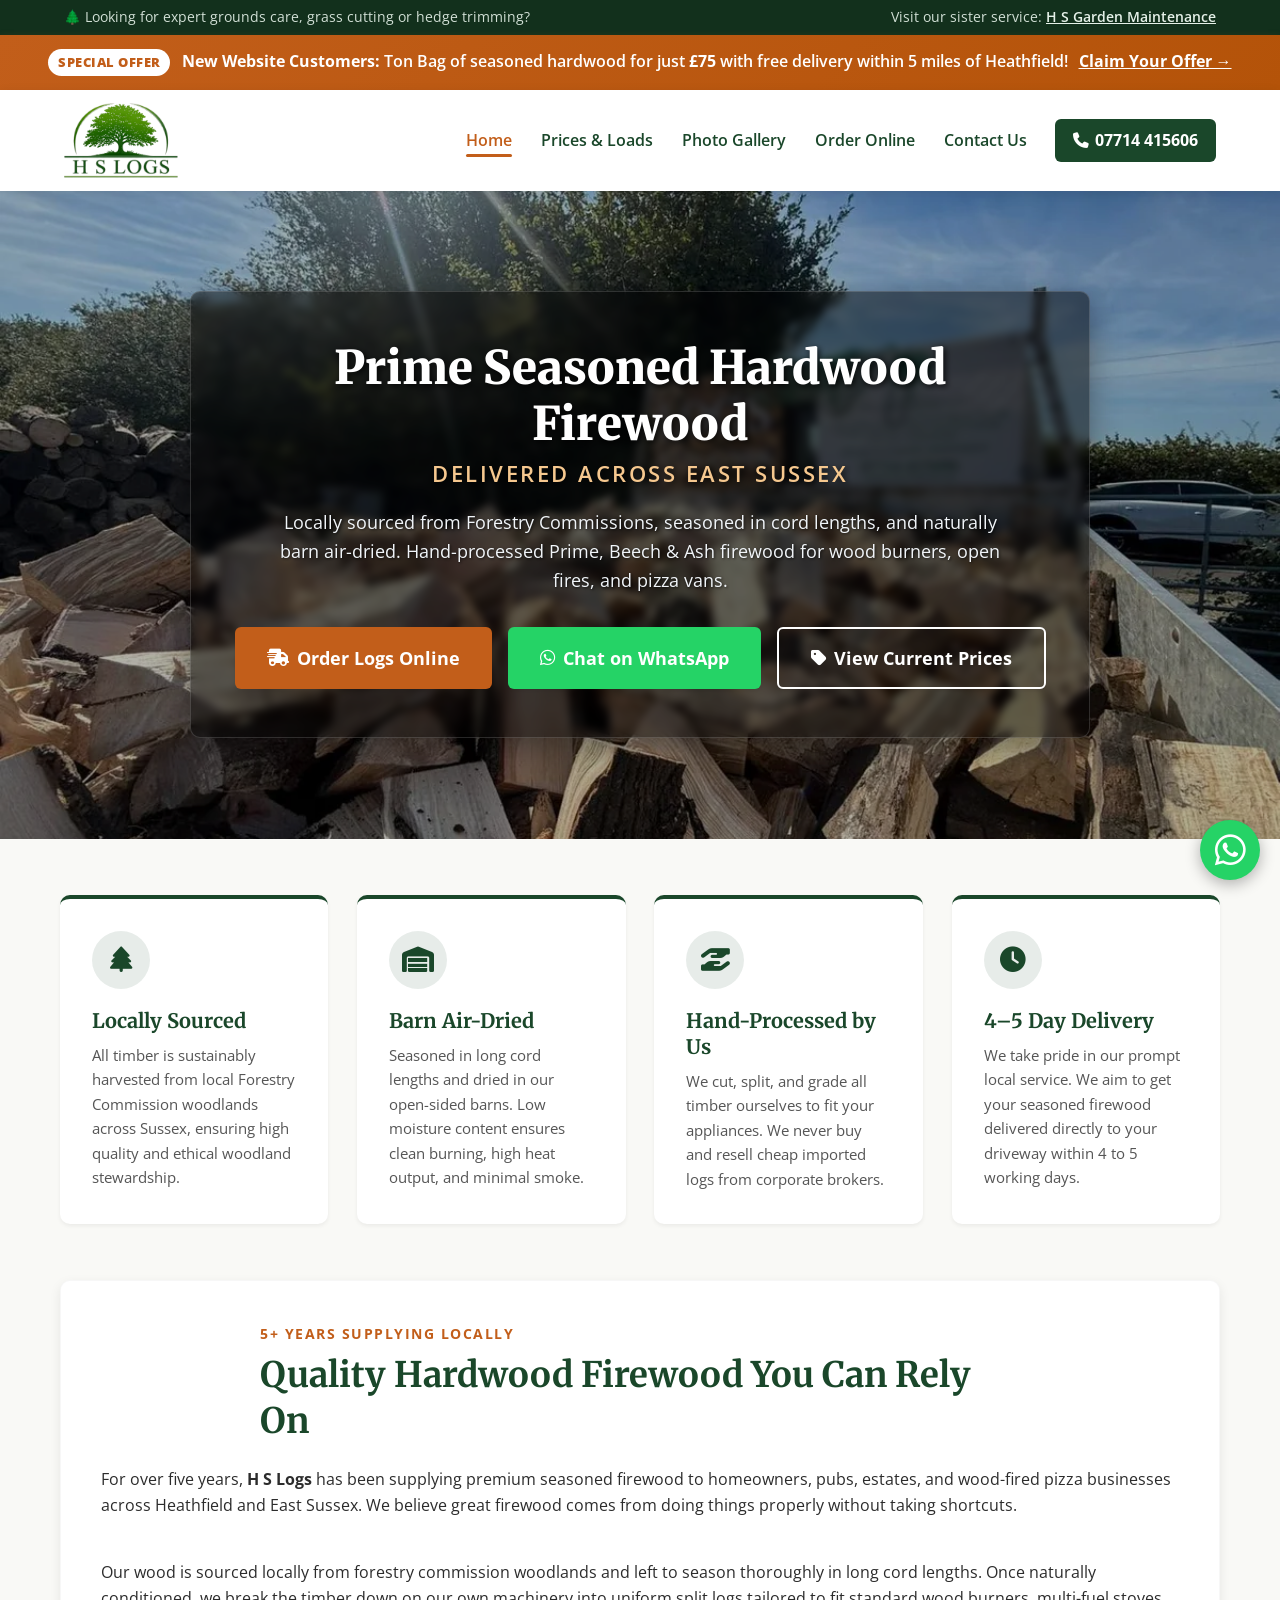
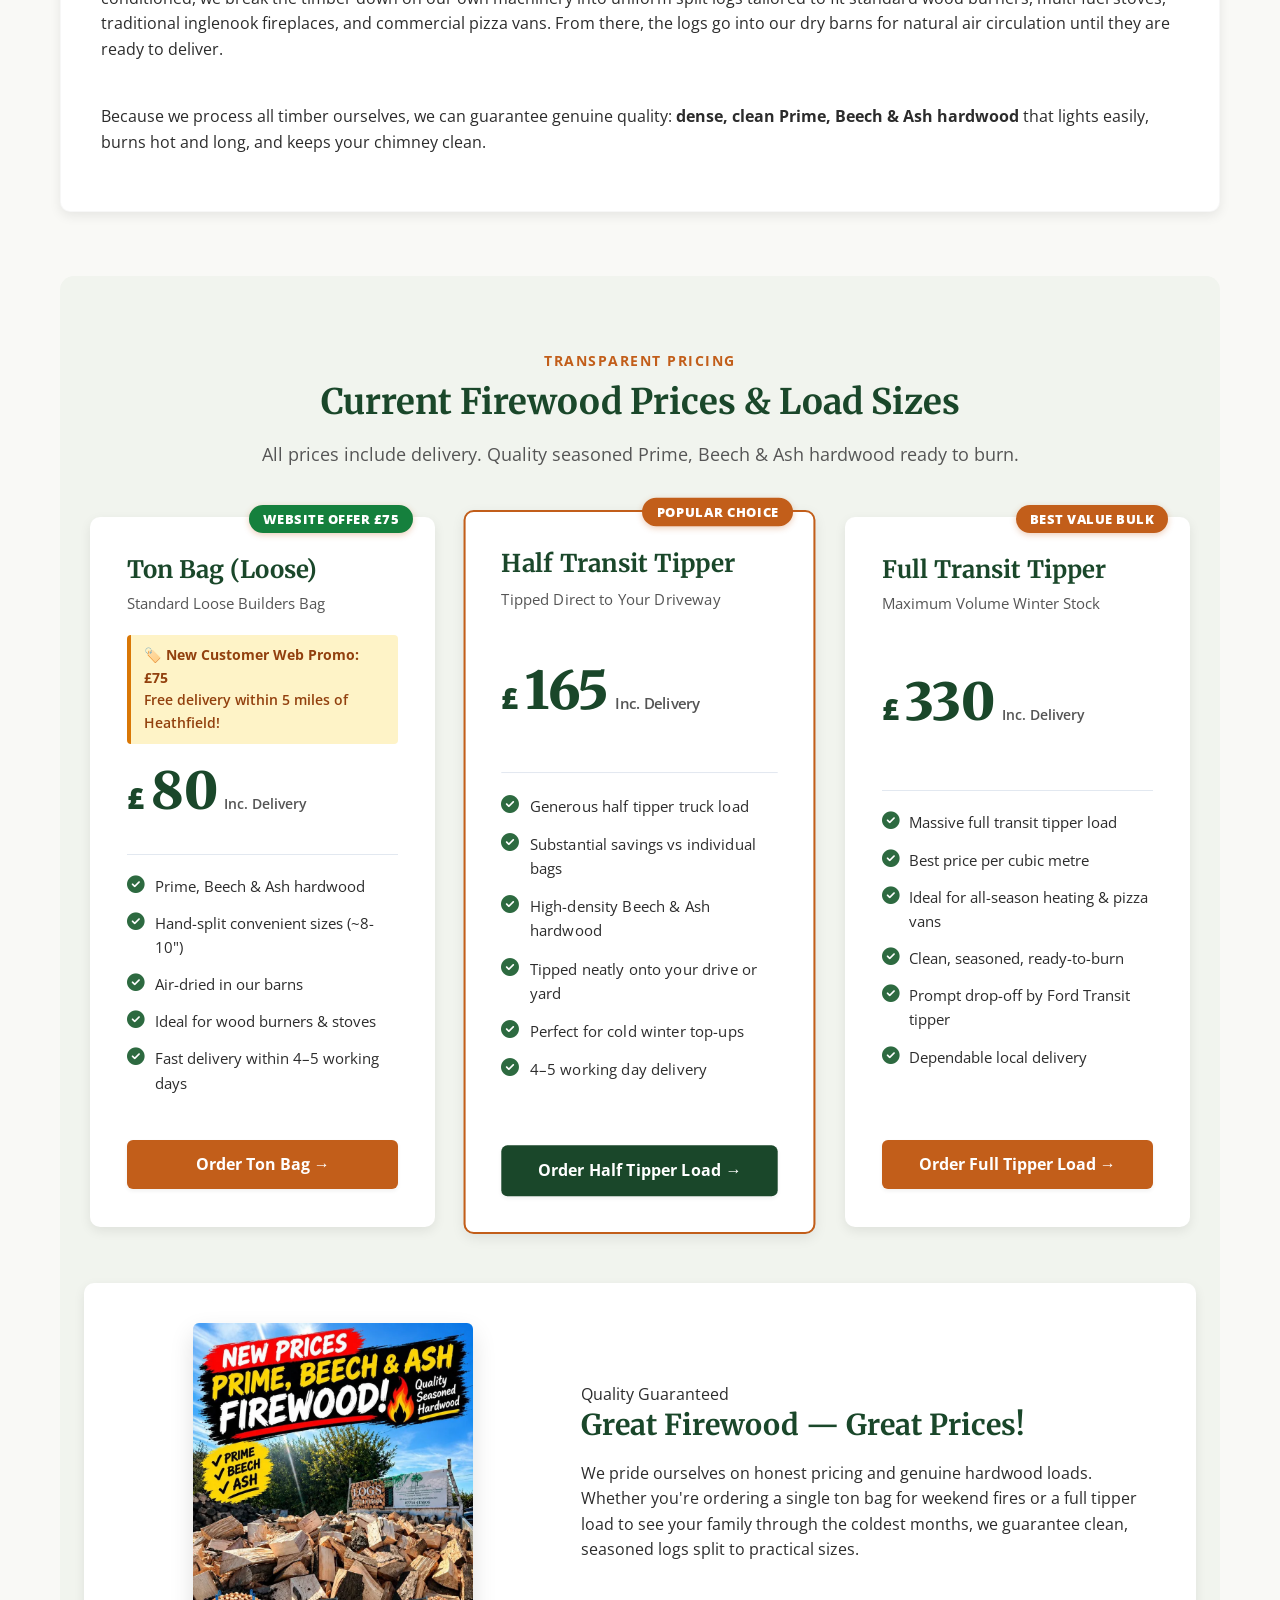
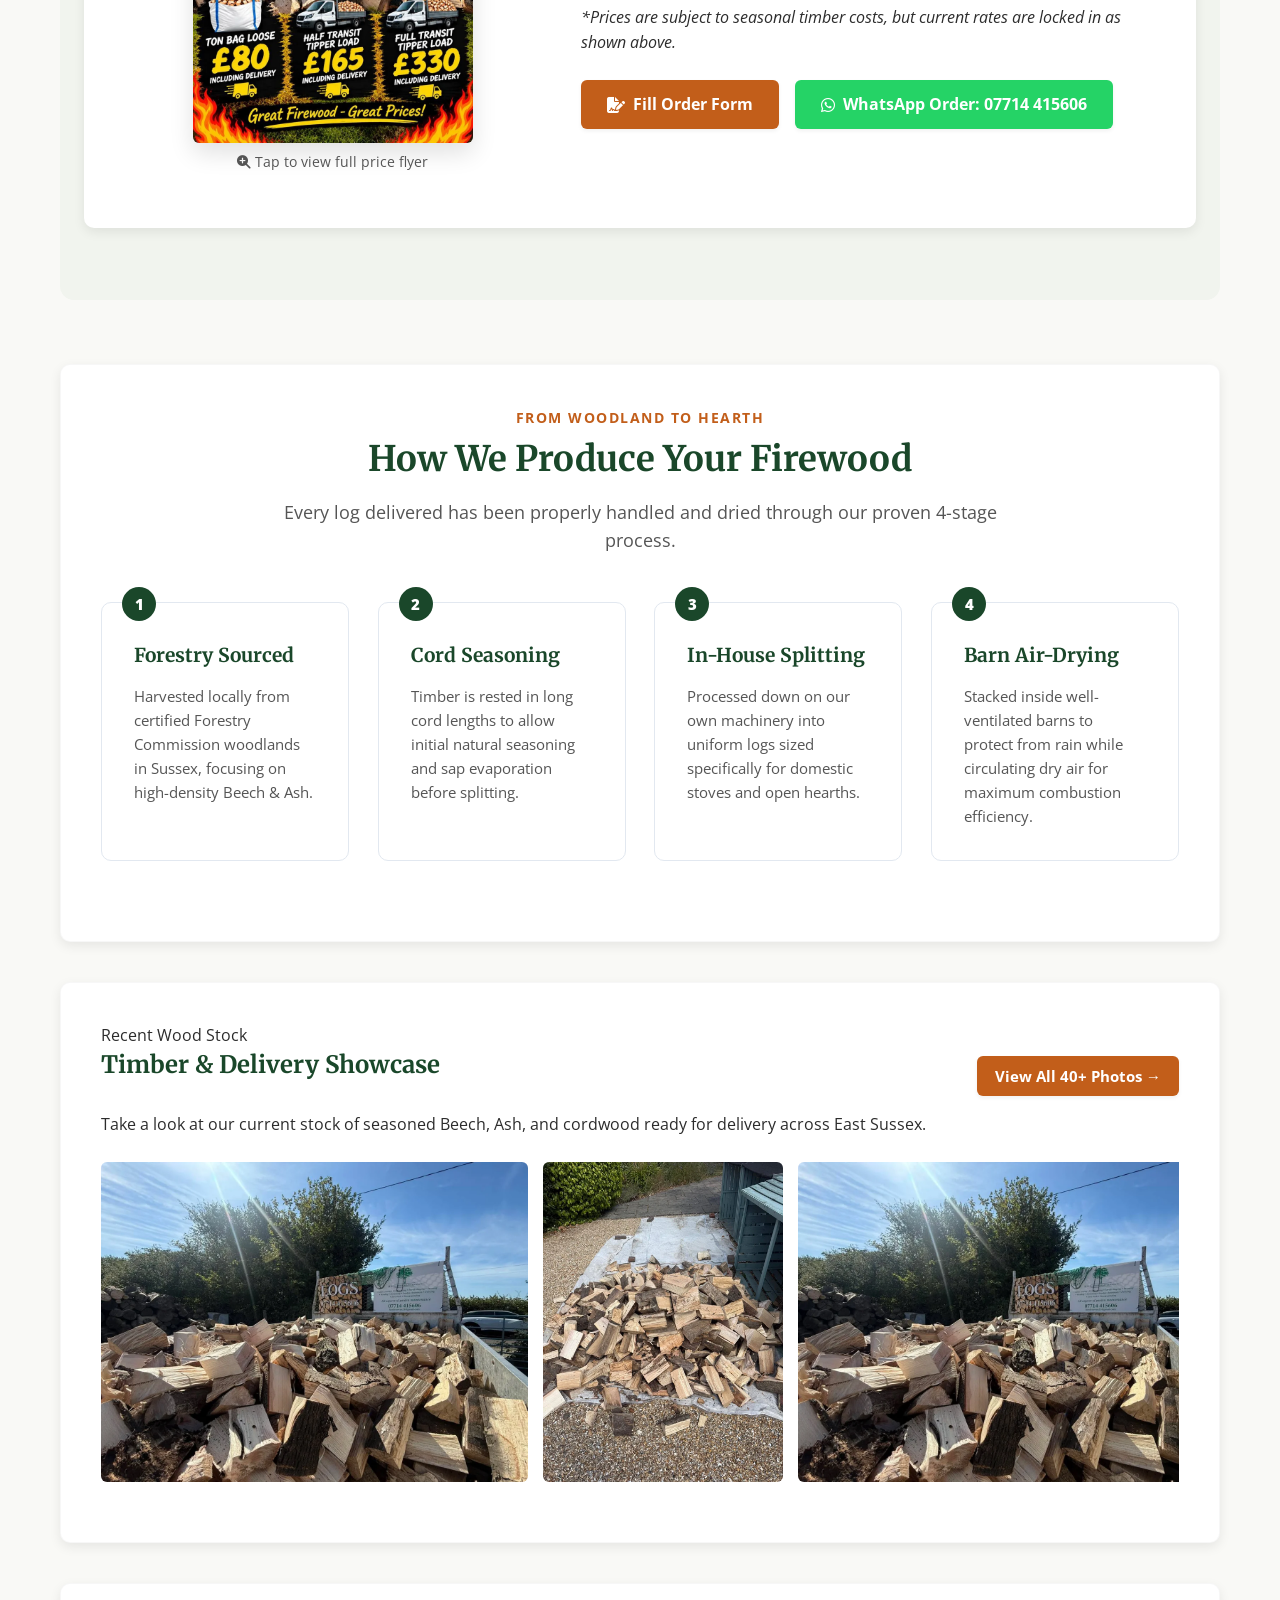
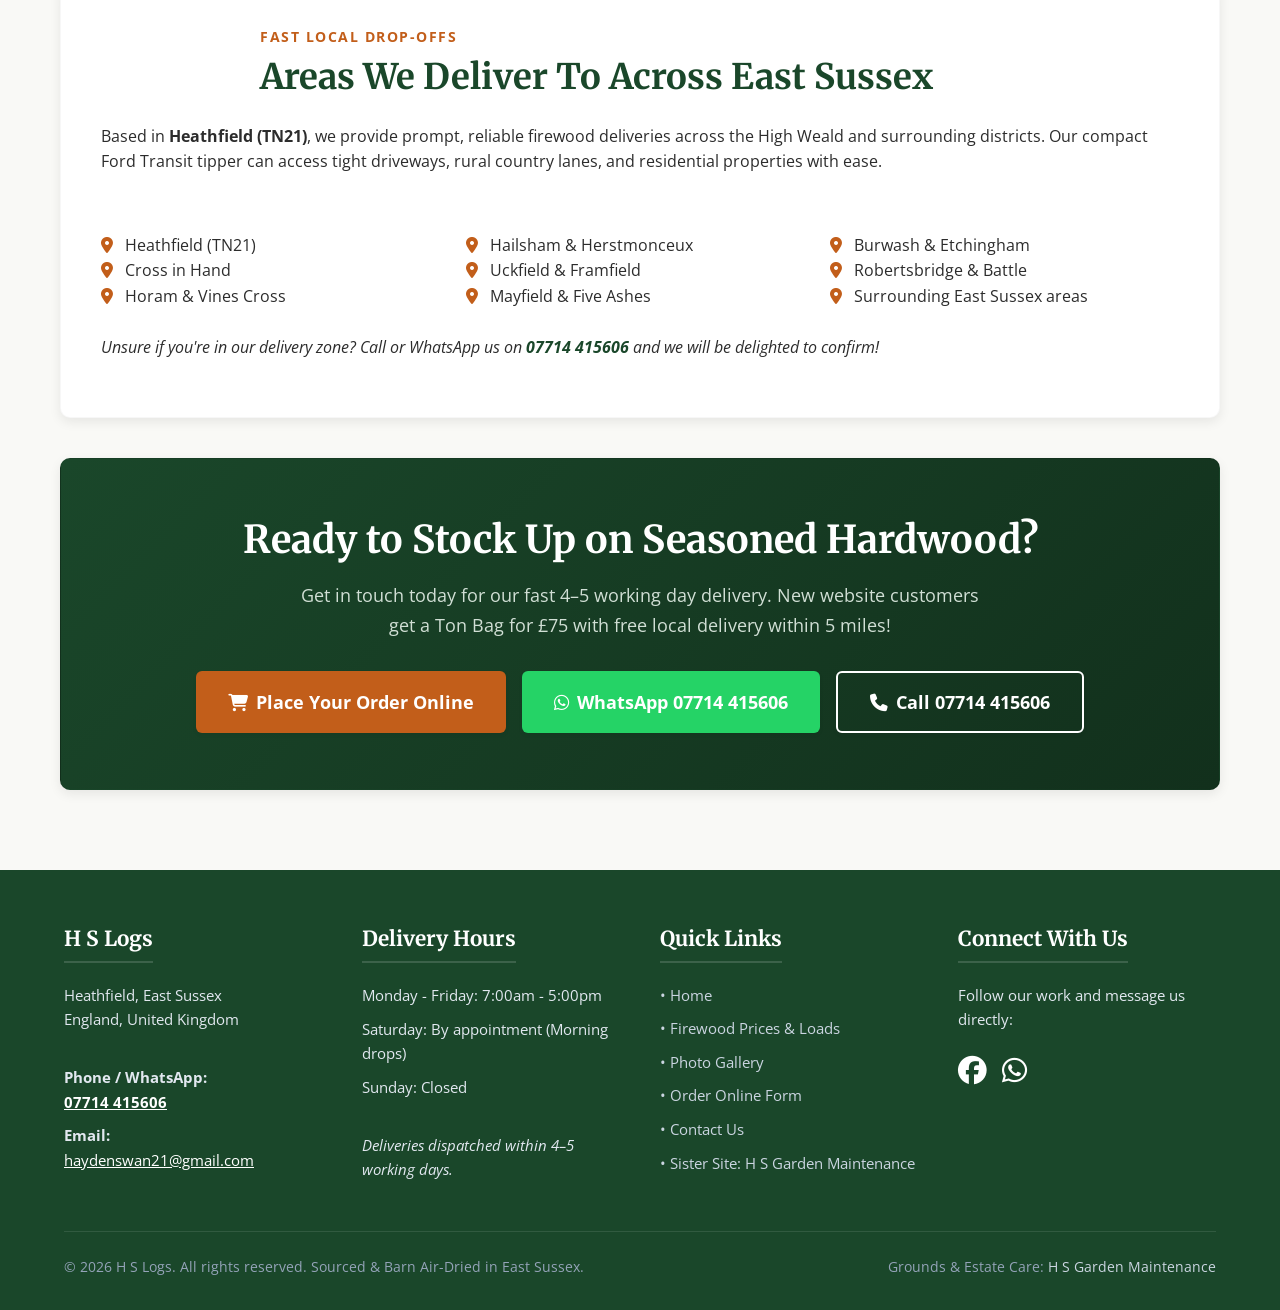
==== index.html @ 4e3b2373 "feat: add video hero background support using vid.mp4" ====
<!DOCTYPE html>
<html lang="en">
<head>
    <meta charset="UTF-8">
    <meta name="viewport" content="width=device-width, initial-scale=1.0">
    
    <title>H S Logs | Seasoned Hardwood Firewood Deliveries Heathfield & East Sussex</title>
    <meta name="description" content="Locally sourced, barn air-dried Prime, Beech & Ash seasoned firewood delivered across Heathfield, Hailsham, Uckfield, and East Sussex. Fast 4-5 day turnaround.">
    <link rel="canonical" href="https://hslogs.co.uk/index.html">

    <!-- Open Graph Tags -->
    <meta property="og:type" content="website">
    <meta property="og:title" content="H S Logs | Premium Seasoned Hardwood Delivered East Sussex">
    <meta property="og:description" content="Local firewood specialist. High-heat Prime, Beech & Ash logs for wood burners, open fires, and pizza vans. Ton bags and transit tipper loads.">
    <meta property="og:url" content="https://hslogs.co.uk/">
    <meta property="og:image" content="https://hslogs.co.uk/images/prices.webp">

    <link rel="icon" type="image/x-icon" href="favicon.ico">
    <link rel="stylesheet" href="style.css">

    <!-- Structured Data (Local Business Schema) -->
    <script type="application/ld+json">
    {
      "@context": "https://schema.org",
      "@type": "LocalBusiness",
      "name": "H S Logs",
      "image": "https://hslogs.co.uk/images/logo.png",
      "@id": "https://hslogs.co.uk",
      "url": "https://hslogs.co.uk",
      "telephone": "07714415606",
      "email": "haydenswan21@gmail.com",
      "priceRange": "££",
      "description": "Locally sourced and barn air-dried seasoned hardwood firewood delivered across Heathfield and East Sussex.",
      "address": {
        "@type": "PostalAddress",
        "addressLocality": "Heathfield",
        "addressRegion": "East Sussex",
        "postalCode": "TN21",
        "addressCountry": "GB"
      },
      "geo": {
        "@type": "GeoCoordinates",
        "latitude": 50.9686,
        "longitude": 0.2524
      },
      "openingHoursSpecification": [
        {
          "@type": "OpeningHoursSpecification",
          "dayOfWeek": ["Monday", "Tuesday", "Wednesday", "Thursday", "Friday"],
          "opens": "07:00",
          "closes": "17:00"
        },
        {
          "@type": "OpeningHoursSpecification",
          "dayOfWeek": ["Saturday"],
          "opens": "08:00",
          "closes": "13:00"
        }
      ],
      "sameAs": [
        "https://www.facebook.com/H-S-Gardening-maintenance-315414229382232"
      ]
    }
    </script>
</head>
<body>

    <!-- Sister Business Top Bar -->
    <div class="sister-bar">
        <span>🌲 Looking for expert grounds care, grass cutting or hedge trimming?</span>
        <span>Visit our sister service: <a href="https://hsgardenmaintenance.co.uk" target="_blank" rel="noopener">H S Garden Maintenance</a></span>
    </div>

    <!-- Special Introductory Offer Banner -->
    <div class="offer-banner">
        <span class="tag">Special Offer</span>
        <strong>New Website Customers:</strong> Ton Bag of seasoned hardwood for just <strong>£75</strong> with free delivery within 5 miles of Heathfield!
        <a href="order.html?package=promo">Claim Your Offer &rarr;</a>
    </div>

    <!-- Main Header -->
    <header>
        <div class="logo-container">
            <a href="index.html" aria-label="H S Logs Home">
                <img src="images/logo.png" alt="H S Logs Logo - Seasoned Firewood Heathfield">
            </a>
        </div>
        <button class="nav-toggle" aria-label="Toggle Navigation Menu">
            <i class="fas fa-bars"></i>
        </button>
        <nav>
            <ul class="nav-links">
                <li><a href="index.html" class="active">Home</a></li>
                <li><a href="#pricing">Prices & Loads</a></li>
                <li><a href="gallery.html">Photo Gallery</a></li>
                <li><a href="order.html">Order Online</a></li>
                <li><a href="contact.html">Contact Us</a></li>
                <li><a href="tel:07714415606" class="nav-cta"><i class="fas fa-phone"></i> 07714 415606</a></li>
            </ul>
        </nav>
    </header>

    <!-- Hero Section -->
    <section class="hero">
        <video autoplay muted loop playsinline poster="images/logs1.webp" id="hero-video">
            <source src="images/vid.mp4" type="video/mp4">
        </video>
        <div class="hero-content">
            <h1>Prime Seasoned Hardwood Firewood <span class="hero-subtext">Delivered Across East Sussex</span></h1>
            <p>Locally sourced from Forestry Commissions, seasoned in cord lengths, and naturally barn air-dried. Hand-processed Prime, Beech &amp; Ash firewood for wood burners, open fires, and pizza vans.</p>
            <div class="hero-actions">
                <a href="order.html" class="btn btn-wood btn-lg"><i class="fas fa-truck-fast"></i> Order Logs Online</a>
                <a href="https://wa.me/447714415606" target="_blank" class="btn btn-whatsapp btn-lg"><i class="fab fa-whatsapp"></i> Chat on WhatsApp</a>
                <a href="#pricing" class="btn btn-outline btn-lg"><i class="fas fa-tag"></i> View Current Prices</a>
            </div>
        </div>
    </section>

    <!-- Main Content Container -->
    <div class="container">
        
        <!-- Key Trust Pillars Grid -->
        <div class="features-grid">
            <div class="feature-card reveal">
                <div class="feature-icon"><i class="fas fa-tree"></i></div>
                <h3>Locally Sourced</h3>
                <p>All timber is sustainably harvested from local Forestry Commission woodlands across Sussex, ensuring high quality and ethical woodland stewardship.</p>
            </div>
            <div class="feature-card reveal">
                <div class="feature-icon"><i class="fas fa-warehouse"></i></div>
                <h3>Barn Air-Dried</h3>
                <p>Seasoned in long cord lengths and dried in our open-sided barns. Low moisture content ensures clean burning, high heat output, and minimal smoke.</p>
            </div>
            <div class="feature-card reveal">
                <div class="feature-icon"><i class="fas fa-hand-holding-hand"></i></div>
                <h3>Hand-Processed by Us</h3>
                <p>We cut, split, and grade all timber ourselves to fit your appliances. We never buy and resell cheap imported logs from corporate brokers.</p>
            </div>
            <div class="feature-card reveal">
                <div class="feature-icon"><i class="fas fa-clock"></i></div>
                <h3>4–5 Day Delivery</h3>
                <p>We take pride in our prompt local service. We aim to get your seasoned firewood delivered directly to your driveway within 4 to 5 working days.</p>
            </div>
        </div>

        <!-- About H S Logs Block -->
        <div class="content-block reveal">
            <div class="section-header" style="margin-bottom: 1.5rem; text-align: left;">
                <span class="sub-badge">5+ Years Supplying Locally</span>
                <h2>Quality Hardwood Firewood You Can Rely On</h2>
            </div>
            <p>For over five years, <strong>H S Logs</strong> has been supplying premium seasoned firewood to homeowners, pubs, estates, and wood-fired pizza businesses across Heathfield and East Sussex. We believe great firewood comes from doing things properly without taking shortcuts.</p>
            <br>
            <p>Our wood is sourced locally from forestry commission woodlands and left to season thoroughly in long cord lengths. Once naturally conditioned, we break the timber down on our own machinery into uniform split logs tailored to fit standard wood burners, multi-fuel stoves, traditional inglenook fireplaces, and commercial pizza vans. From there, the logs go into our dry barns for natural air circulation until they are ready to deliver.</p>
            <br>
            <p>Because we process all timber ourselves, we can guarantee genuine quality: <strong>dense, clean Prime, Beech &amp; Ash hardwood</strong> that lights easily, burns hot and long, and keeps your chimney clean.</p>
        </div>

        <!-- PRICING PACKAGES SECTION -->
        <section id="pricing" class="pricing-section reveal">
            <div class="section-header">
                <span class="sub-badge">Transparent Pricing</span>
                <h2>Current Firewood Prices &amp; Load Sizes</h2>
                <p>All prices include delivery. Quality seasoned Prime, Beech &amp; Ash hardwood ready to burn.</p>
            </div>

            <div class="pricing-grid">
                <!-- Package 1: Ton Bag -->
                <div class="pricing-card">
                    <div class="pricing-header">
                        <span class="pricing-badge discount">Website Offer £75</span>
                        <h3>Ton Bag (Loose)</h3>
                        <p class="pricing-sub">Standard Loose Builders Bag</p>
                    </div>
                    
                    <div class="price-promo-callout">
                        <strong>🏷️ New Customer Web Promo: £75</strong><br>
                        Free delivery within 5 miles of Heathfield!
                    </div>

                    <div class="price-tag">
                        <span class="price-currency">£</span>
                        <span class="price-amount">80</span>
                        <span class="price-condition">Inc. Delivery</span>
                    </div>

                    <ul class="pricing-features">
                        <li><i class="fas fa-check-circle"></i> Prime, Beech &amp; Ash hardwood</li>
                        <li><i class="fas fa-check-circle"></i> Hand-split convenient sizes (~8-10")</li>
                        <li><i class="fas fa-check-circle"></i> Air-dried in our barns</li>
                        <li><i class="fas fa-check-circle"></i> Ideal for wood burners &amp; stoves</li>
                        <li><i class="fas fa-check-circle"></i> Fast delivery within 4–5 working days</li>
                    </ul>

                    <a href="order.html?package=ton" class="btn btn-wood btn-block">Order Ton Bag &rarr;</a>
                </div>

                <!-- Package 2: Half Tipper (Featured) -->
                <div class="pricing-card featured">
                    <span class="pricing-badge">Popular Choice</span>
                    <div class="pricing-header">
                        <h3>Half Transit Tipper</h3>
                        <p class="pricing-sub">Tipped Direct to Your Driveway</p>
                    </div>

                    <div class="price-tag" style="margin-top: 1rem;">
                        <span class="price-currency">£</span>
                        <span class="price-amount">165</span>
                        <span class="price-condition">Inc. Delivery</span>
                    </div>

                    <ul class="pricing-features">
                        <li><i class="fas fa-check-circle"></i> Generous half tipper truck load</li>
                        <li><i class="fas fa-check-circle"></i> Substantial savings vs individual bags</li>
                        <li><i class="fas fa-check-circle"></i> High-density Beech &amp; Ash hardwood</li>
                        <li><i class="fas fa-check-circle"></i> Tipped neatly onto your drive or yard</li>
                        <li><i class="fas fa-check-circle"></i> Perfect for cold winter top-ups</li>
                        <li><i class="fas fa-check-circle"></i> 4–5 working day delivery</li>
                    </ul>

                    <a href="order.html?package=tipper-half" class="btn btn-primary btn-block">Order Half Tipper Load &rarr;</a>
                </div>

                <!-- Package 3: Full Tipper -->
                <div class="pricing-card">
                    <div class="pricing-header">
                        <span class="pricing-badge">Best Value Bulk</span>
                        <h3>Full Transit Tipper</h3>
                        <p class="pricing-sub">Maximum Volume Winter Stock</p>
                    </div>

                    <div class="price-tag" style="margin-top: 1rem;">
                        <span class="price-currency">£</span>
                        <span class="price-amount">330</span>
                        <span class="price-condition">Inc. Delivery</span>
                    </div>

                    <ul class="pricing-features">
                        <li><i class="fas fa-check-circle"></i> Massive full transit tipper load</li>
                        <li><i class="fas fa-check-circle"></i> Best price per cubic metre</li>
                        <li><i class="fas fa-check-circle"></i> Ideal for all-season heating &amp; pizza vans</li>
                        <li><i class="fas fa-check-circle"></i> Clean, seasoned, ready-to-burn</li>
                        <li><i class="fas fa-check-circle"></i> Prompt drop-off by Ford Transit tipper</li>
                        <li><i class="fas fa-check-circle"></i> Dependable local delivery</li>
                    </ul>

                    <a href="order.html?package=tipper-full" class="btn btn-wood btn-block">Order Full Tipper Load &rarr;</a>
                </div>
            </div>

            <!-- Price Flyer Banner Showcase -->
            <div class="flyer-callout reveal">
                <div class="flyer-img-wrap">
                    <img src="images/prices.webp" alt="H S Logs Price Flyer - Prime, Beech & Ash Firewood" data-lightbox="true" title="Click to enlarge price card">
                    <p style="margin-top: 0.5rem; font-size: 0.85rem; color: var(--text-muted);"><i class="fas fa-magnifying-glass-plus"></i> Tap to view full price flyer</p>
                </div>
                <div class="flyer-text">
                    <span class="sub-badge">Quality Guaranteed</span>
                    <h3>Great Firewood — Great Prices!</h3>
                    <p>We pride ourselves on honest pricing and genuine hardwood loads. Whether you're ordering a single ton bag for weekend fires or a full tipper load to see your family through the coldest months, we guarantee clean, seasoned logs split to practical sizes.</p>
                    <br>
                    <p><em>*Prices are subject to seasonal timber costs, but current rates are locked in as shown above.</em></p>
                    <div style="margin-top: 1.5rem; display: flex; gap: 1rem; flex-wrap: wrap;">
                        <a href="order.html" class="btn btn-wood"><i class="fas fa-file-signature"></i> Fill Order Form</a>
                        <a href="https://wa.me/447714415606" target="_blank" class="btn btn-whatsapp"><i class="fab fa-whatsapp"></i> WhatsApp Order: 07714 415606</a>
                    </div>
                </div>
            </div>
        </section>

        <!-- Our Step-by-Step Quality Process -->
        <div class="content-block reveal">
            <div class="section-header">
                <span class="sub-badge">From Woodland to Hearth</span>
                <h2>How We Produce Your Firewood</h2>
                <p>Every log delivered has been properly handled and dried through our proven 4-stage process.</p>
            </div>

            <div class="process-grid">
                <div class="process-step">
                    <div class="step-num">1</div>
                    <h4>Forestry Sourced</h4>
                    <p>Harvested locally from certified Forestry Commission woodlands in Sussex, focusing on high-density Beech &amp; Ash.</p>
                </div>
                <div class="process-step">
                    <div class="step-num">2</div>
                    <h4>Cord Seasoning</h4>
                    <p>Timber is rested in long cord lengths to allow initial natural seasoning and sap evaporation before splitting.</p>
                </div>
                <div class="process-step">
                    <div class="step-num">3</div>
                    <h4>In-House Splitting</h4>
                    <p>Processed down on our own machinery into uniform logs sized specifically for domestic stoves and open hearths.</p>
                </div>
                <div class="process-step">
                    <div class="step-num">4</div>
                    <h4>Barn Air-Drying</h4>
                    <p>Stacked inside well-ventilated barns to protect from rain while circulating dry air for maximum combustion efficiency.</p>
                </div>
            </div>
        </div>

        <!-- Photo Carousel Showcase (Matching original site design) -->
        <div class="content-block reveal">
            <div style="display: flex; justify-content: space-between; align-items: flex-end; flex-wrap: gap; margin-bottom: 1rem;">
                <div>
                    <span class="sub-badge">Recent Wood Stock</span>
                    <h2>Timber &amp; Delivery Showcase</h2>
                </div>
                <div>
                    <a href="gallery.html" class="btn btn-wood" style="padding: 8px 18px; font-size: 0.95rem;">View All 40+ Photos &rarr;</a>
                </div>
            </div>
            <p>Take a look at our current stock of seasoned Beech, Ash, and cordwood ready for delivery across East Sussex.</p>

            <div class="carousel-container">
                <img src="images/logs1.webp" alt="H S Logs Tipper Truck Loaded" class="carousel-img" data-lightbox="true" loading="lazy">
                <img src="images/logs3.webp" alt="Seasoned Split Hardwood Logs" class="carousel-img" data-lightbox="true" loading="lazy">
                <img src="images/logs8.webp" alt="Firewood Cord Lengths Seasoning" class="carousel-img" data-lightbox="true" loading="lazy">
                <img src="images/logs10.webp" alt="Barn Stored Hardwood Logs" class="carousel-img" data-lightbox="true" loading="lazy">
                <img src="images/logs15.webp" alt="Split Beech and Ash Ready for Stoves" class="carousel-img" data-lightbox="true" loading="lazy">
                <img src="images/logs19.webp" alt="Log Deliveries Across Heathfield" class="carousel-img" data-lightbox="true" loading="lazy">
                <img src="images/logs25.webp" alt="Transit Tipper Firewood Load" class="carousel-img" data-lightbox="true" loading="lazy">
                <img src="images/logs33.webp" alt="High Quality Seasoned Logs" class="carousel-img" data-lightbox="true" loading="lazy">
            </div>
        </div>

        <!-- Delivery Areas & Coverage Block -->
        <div class="content-block reveal">
            <div class="section-header" style="text-align: left; margin-bottom: 1.5rem;">
                <span class="sub-badge">Fast Local Drop-Offs</span>
                <h2>Areas We Deliver To Across East Sussex</h2>
            </div>
            <p>Based in <strong>Heathfield (TN21)</strong>, we provide prompt, reliable firewood deliveries across the High Weald and surrounding districts. Our compact Ford Transit tipper can access tight driveways, rural country lanes, and residential properties with ease.</p>
            <br>
            <div style="display: grid; grid-template-columns: repeat(auto-fit, minmax(200px, 1fr)); gap: 1rem; margin-top: 1rem;">
                <ul style="list-style: none;">
                    <li><i class="fas fa-location-dot" style="color: var(--wood-accent); margin-right: 8px;"></i> Heathfield (TN21)</li>
                    <li><i class="fas fa-location-dot" style="color: var(--wood-accent); margin-right: 8px;"></i> Cross in Hand</li>
                    <li><i class="fas fa-location-dot" style="color: var(--wood-accent); margin-right: 8px;"></i> Horam &amp; Vines Cross</li>
                </ul>
                <ul style="list-style: none;">
                    <li><i class="fas fa-location-dot" style="color: var(--wood-accent); margin-right: 8px;"></i> Hailsham &amp; Herstmonceux</li>
                    <li><i class="fas fa-location-dot" style="color: var(--wood-accent); margin-right: 8px;"></i> Uckfield &amp; Framfield</li>
                    <li><i class="fas fa-location-dot" style="color: var(--wood-accent); margin-right: 8px;"></i> Mayfield &amp; Five Ashes</li>
                </ul>
                <ul style="list-style: none;">
                    <li><i class="fas fa-location-dot" style="color: var(--wood-accent); margin-right: 8px;"></i> Burwash &amp; Etchingham</li>
                    <li><i class="fas fa-location-dot" style="color: var(--wood-accent); margin-right: 8px;"></i> Robertsbridge &amp; Battle</li>
                    <li><i class="fas fa-location-dot" style="color: var(--wood-accent); margin-right: 8px;"></i> Surrounding East Sussex areas</li>
                </ul>
            </div>
            <br>
            <p><em>Unsure if you're in our delivery zone? Call or WhatsApp us on <a href="tel:07714415606"><strong>07714 415606</strong></a> and we will be delighted to confirm!</em></p>
        </div>

        <!-- Call to Action Banner -->
        <div class="content-block reveal" style="background: linear-gradient(135deg, #1a472a 0%, #12301c 100%); color: #ffffff; text-align: center; padding: 3.5rem 2rem;">
            <h2 style="color: #ffffff; font-size: 2.4rem;">Ready to Stock Up on Seasoned Hardwood?</h2>
            <p style="color: #d1dfd5; max-width: 700px; margin: 1rem auto 2rem; font-size: 1.15rem;">Get in touch today for our fast 4–5 working day delivery. New website customers get a Ton Bag for £75 with free local delivery within 5 miles!</p>
            <div style="display: flex; gap: 1rem; justify-content: center; flex-wrap: wrap;">
                <a href="order.html" class="btn btn-wood btn-lg"><i class="fas fa-shopping-cart"></i> Place Your Order Online</a>
                <a href="https://wa.me/447714415606" target="_blank" class="btn btn-whatsapp btn-lg"><i class="fab fa-whatsapp"></i> WhatsApp 07714 415606</a>
                <a href="tel:07714415606" class="btn btn-outline btn-lg"><i class="fas fa-phone"></i> Call 07714 415606</a>
            </div>
        </div>

    </div>

    <!-- Lightbox Modal Component -->
    <div id="lightbox-modal" class="lightbox-modal" role="dialog" aria-modal="true" aria-label="Image Preview">
        <button class="lightbox-close" aria-label="Close Lightbox">&times;</button>
        <button class="lightbox-nav lightbox-prev" aria-label="Previous Image"><i class="fas fa-chevron-left"></i></button>
        <img id="lightbox-img" class="lightbox-content" src="" alt="Enlarged Firewood Image">
        <button class="lightbox-nav lightbox-next" aria-label="Next Image"><i class="fas fa-chevron-right"></i></button>
    </div>

    <!-- Floating WhatsApp Button -->
    <a href="https://wa.me/447714415606" class="floating-whatsapp" target="_blank" rel="noopener" aria-label="Chat with H S Logs on WhatsApp">
        <i class="fab fa-whatsapp"></i>
    </a>

    <!-- Footer -->
    <footer>
        <div class="footer-content">
            <div>
                <h3>H S Logs</h3>
                <p>Heathfield, East Sussex<br>England, United Kingdom</p>
                <p><br><strong>Phone / WhatsApp:</strong><br><a href="tel:07714415606" style="color: #ffffff; text-decoration: underline; font-weight: bold;">07714 415606</a></p>
                <p><strong>Email:</strong><br><a href="mailto:haydenswan21@gmail.com" style="color: #ffffff; text-decoration: underline;">haydenswan21@gmail.com</a></p>
            </div>
            <div>
                <h3>Delivery Hours</h3>
                <p>Monday - Friday: 7:00am - 5:00pm</p>
                <p>Saturday: By appointment (Morning drops)</p>
                <p>Sunday: Closed</p>
                <p><br><em>Deliveries dispatched within 4–5 working days.</em></p>
            </div>
            <div>
                <h3>Quick Links</h3>
                <ul class="footer-links">
                    <li><a href="index.html">&bull; Home</a></li>
                    <li><a href="#pricing">&bull; Firewood Prices &amp; Loads</a></li>
                    <li><a href="gallery.html">&bull; Photo Gallery</a></li>
                    <li><a href="order.html">&bull; Order Online Form</a></li>
                    <li><a href="contact.html">&bull; Contact Us</a></li>
                    <li><a href="https://hsgardenmaintenance.co.uk" target="_blank" rel="noopener">&bull; Sister Site: H S Garden Maintenance</a></li>
                </ul>
            </div>
            <div>
                <h3>Connect With Us</h3>
                <p>Follow our work and message us directly:</p>
                <div class="social-links">
                    <a href="https://www.facebook.com/H-S-Gardening-maintenance-315414229382232" target="_blank" rel="noopener" aria-label="H S Logs on Facebook"><i class="fab fa-facebook"></i></a>
                    <a href="https://wa.me/447714415606" target="_blank" rel="noopener" aria-label="Chat on WhatsApp"><i class="fab fa-whatsapp"></i></a>
                </div>
            </div>
        </div>
        <div class="footer-bottom">
            <span>&copy; 2026 H S Logs. All rights reserved. Sourced &amp; Barn Air-Dried in East Sussex.</span>
            <span>Grounds &amp; Estate Care: <a href="https://hsgardenmaintenance.co.uk" target="_blank" rel="noopener">H S Garden Maintenance</a></span>
        </div>
    </footer>

    <script src="script.js"></script>
</body>
</html>
---- style.css ----
/* style.css — H S Logs */
@import url('https://fonts.googleapis.com/css2?family=Open+Sans:ital,wght@0,300;0,400;0,600;0,700;1,400&family=Merriweather:wght@400;700;900&display=swap');
@import url('https://cdnjs.cloudflare.com/ajax/libs/font-awesome/6.5.1/css/all.min.css');

:root {
    --primary-green: #1a472a;
    --light-green: #2d6a40;
    --accent: #8b9d77;
    --wood-accent: #c25e1a;
    --wood-warm: #d97706;
    --wood-dark: #7c2d12;
    --text-dark: #2c2c2c;
    --text-muted: #555555;
    --bg-light: #f9f9f6;
    --bg-card: #ffffff;
    --border-color: #e2e8f0;
    --shadow-sm: 0 2px 4px rgba(0,0,0,0.06);
    --shadow-md: 0 4px 12px rgba(0,0,0,0.08);
    --shadow-lg: 0 10px 25px rgba(0,0,0,0.12);
    --radius-sm: 6px;
    --radius-md: 10px;
    --radius-lg: 14px;
}

* { 
    box-sizing: border-box; 
    margin: 0; 
    padding: 0; 
}

body {
    font-family: 'Open Sans', sans-serif;
    color: var(--text-dark);
    background-color: var(--bg-light);
    line-height: 1.6;
    overflow-x: hidden;
}

h1, h2, h3, h4 {
    font-family: 'Merriweather', serif;
    color: var(--primary-green);
    margin-bottom: 1rem;
    line-height: 1.3;
}

p {
    margin-bottom: 1rem;
}

a {
    color: var(--primary-green);
    text-decoration: none;
    transition: all 0.25s ease;
}

a:hover {
    color: var(--wood-accent);
}

img {
    max-width: 100%;
    height: auto;
    display: block;
}

/* ==================== HEADER & NAVIGATION ==================== */
header {
    background: #ffffff;
    padding: 0.8rem 5%;
    box-shadow: 0 2px 10px rgba(0,0,0,0.08);
    position: sticky;
    top: 0;
    z-index: 1000;
    display: flex;
    justify-content: space-between;
    align-items: center;
}

.logo-container a {
    display: flex;
    align-items: center;
    text-decoration: none;
}

.logo-container img {
    max-height: 75px;
    width: auto;
    object-fit: contain;
}

.nav-links {
    list-style: none;
    display: flex;
    align-items: center;
    gap: 1.8rem;
}

.nav-links a {
    text-decoration: none;
    color: var(--primary-green);
    font-weight: 600;
    font-size: 0.98rem;
    position: relative;
    padding: 0.3rem 0;
}

.nav-links a:hover,
.nav-links a.active {
    color: var(--wood-accent);
}

.nav-links a.active::after {
    content: '';
    position: absolute;
    bottom: -2px;
    left: 0;
    width: 100%;
    height: 3px;
    background: var(--wood-accent);
    border-radius: 2px;
}

.nav-cta {
    background: var(--primary-green);
    color: #ffffff !important;
    padding: 0.55rem 1.1rem !important;
    border-radius: var(--radius-sm);
    font-weight: 700 !important;
    display: inline-flex;
    align-items: center;
    gap: 0.4rem;
    transition: background 0.25s ease, transform 0.2s ease !important;
}

.nav-cta:hover {
    background: var(--wood-accent) !important;
    transform: translateY(-1px);
    color: #ffffff !important;
}

.nav-toggle {
    display: none;
    background: none;
    border: none;
    font-size: 1.6rem;
    color: var(--primary-green);
    cursor: pointer;
    padding: 0.4rem;
}

/* Sister Site Banner Bar */
.sister-bar {
    background: #12301c;
    color: #d1dfd5;
    font-size: 0.85rem;
    padding: 0.4rem 5%;
    display: flex;
    justify-content: space-between;
    align-items: center;
    flex-wrap: wrap;
    gap: 0.5rem;
}

.sister-bar a {
    color: #e5f0e8;
    text-decoration: underline;
    font-weight: 600;
}

.sister-bar a:hover {
    color: #ffffff;
}

/* ==================== SPECIAL OFFER BANNER ==================== */
.offer-banner {
    background: linear-gradient(135deg, #c25e1a 0%, #b45309 100%);
    color: #ffffff;
    padding: 0.9rem 1.5rem;
    text-align: center;
    font-weight: 600;
    box-shadow: 0 3px 8px rgba(194, 94, 26, 0.25);
    position: relative;
    z-index: 10;
}

.offer-banner .tag {
    background: #ffffff;
    color: var(--wood-accent);
    padding: 0.2rem 0.6rem;
    border-radius: 20px;
    font-size: 0.8rem;
    font-weight: 800;
    text-transform: uppercase;
    letter-spacing: 0.5px;
    margin-right: 0.5rem;
    display: inline-block;
}

.offer-banner a {
    color: #ffffff;
    text-decoration: underline;
    font-weight: 700;
    margin-left: 0.4rem;
}

/* ==================== HERO SECTION ==================== */
.hero {
    min-height: 72vh;
    position: relative;
    display: flex;
    align-items: center;
    justify-content: center;
    text-align: center;
    color: #ffffff;
    padding: 4rem 1.5rem;
    overflow: hidden;
    background: linear-gradient(rgba(18, 48, 28, 0.75), rgba(18, 48, 28, 0.78)), 
                url('images/logs1.webp') center/cover no-repeat;
}

#hero-video {
    position: absolute;
    top: 50%;
    left: 50%;
    width: 100%;
    height: 100%;
    object-fit: cover;
    transform: translate(-50%, -50%);
    z-index: 0;
    filter: brightness(0.7);
}

.hero-content {
    position: relative;
    z-index: 2;
    max-width: 900px;
    background: rgba(0, 0, 0, 0.45);
    padding: 3rem 2.5rem;
    border-radius: var(--radius-md);
    backdrop-filter: blur(4px);
    border: 1px solid rgba(255, 255, 255, 0.15);
    box-shadow: 0 10px 30px rgba(0, 0, 0, 0.35);
}

.hero h1 {
    color: #ffffff !important;
    font-size: 2.9rem;
    font-weight: 900;
    line-height: 1.2;
    margin-bottom: 0.8rem;
    text-shadow: 2px 2px 6px rgba(0, 0, 0, 0.8);
}

.hero-subtext {
    display: block;
    font-family: 'Open Sans', sans-serif;
    font-size: 1.35rem;
    font-weight: 600;
    color: #f6c88f !important;
    text-transform: uppercase;
    letter-spacing: 2.5px;
    margin-top: 0.6rem;
}

.hero p {
    font-size: 1.15rem;
    color: #f1f5f9;
    max-width: 750px;
    margin: 1.2rem auto 2rem;
    text-shadow: 1px 1px 3px rgba(0,0,0,0.7);
}

.hero-actions {
    display: flex;
    gap: 1rem;
    justify-content: center;
    flex-wrap: wrap;
}

/* ==================== BUTTONS ==================== */
.btn {
    display: inline-flex;
    align-items: center;
    justify-content: center;
    gap: 0.5rem;
    background: var(--primary-green);
    color: #ffffff !important;
    padding: 12px 26px;
    text-decoration: none;
    border-radius: var(--radius-sm);
    font-weight: 700;
    font-size: 1rem;
    transition: all 0.25s ease;
    border: none;
    cursor: pointer;
    box-shadow: var(--shadow-sm);
}

.btn:hover {
    background: var(--light-green);
    transform: translateY(-2px);
    box-shadow: var(--shadow-md);
}

.btn-wood {
    background: var(--wood-accent);
}

.btn-wood:hover {
    background: #a94e13;
}

.btn-outline {
    background: transparent;
    color: #ffffff !important;
    border: 2px solid #ffffff;
}

.btn-outline:hover {
    background: rgba(255, 255, 255, 0.15);
    border-color: #ffffff;
}

.btn-whatsapp {
    background-color: #25d366;
    color: #ffffff !important;
}

.btn-whatsapp:hover {
    background-color: #1ebc59;
}

.btn-lg {
    padding: 15px 32px;
    font-size: 1.1rem;
}

.btn-block {
    width: 100%;
}

/* ==================== CONTAINERS & SECTIONS ==================== */
.container {
    max-width: 1200px;
    margin: 3.5rem auto;
    padding: 0 20px;
}

.container-narrow {
    max-width: 860px;
}

.section-header {
    text-align: center;
    max-width: 760px;
    margin: 0 auto 3rem;
}

.section-header .sub-badge {
    color: var(--wood-accent);
    font-weight: 700;
    text-transform: uppercase;
    font-size: 0.9rem;
    letter-spacing: 1.5px;
    display: inline-block;
    margin-bottom: 0.4rem;
}

.section-header h2 {
    font-size: 2.2rem;
    color: var(--primary-green);
}

.section-header p {
    color: var(--text-muted);
    font-size: 1.1rem;
}

.content-block {
    background: var(--bg-card);
    padding: 2.5rem;
    border-radius: var(--radius-md);
    box-shadow: var(--shadow-md);
    margin-bottom: 2.5rem;
    border: 1px solid rgba(0,0,0,0.03);
}

/* ==================== FEATURE PILLARS ==================== */
.features-grid {
    display: grid;
    grid-template-columns: repeat(auto-fit, minmax(260px, 1fr));
    gap: 1.8rem;
    margin-bottom: 3.5rem;
}

.feature-card {
    background: #ffffff;
    padding: 2rem;
    border-radius: var(--radius-md);
    box-shadow: var(--shadow-sm);
    border-top: 4px solid var(--primary-green);
    transition: transform 0.25s ease, box-shadow 0.25s ease;
}

.feature-card:hover {
    transform: translateY(-4px);
    box-shadow: var(--shadow-lg);
    border-top-color: var(--wood-accent);
}

.feature-icon {
    width: 58px;
    height: 58px;
    border-radius: 50%;
    background: rgba(26, 71, 42, 0.1);
    color: var(--primary-green);
    display: flex;
    align-items: center;
    justify-content: center;
    font-size: 1.6rem;
    margin-bottom: 1.2rem;
}

.feature-card:hover .feature-icon {
    background: rgba(194, 94, 26, 0.12);
    color: var(--wood-accent);
}

.feature-card h3 {
    font-size: 1.25rem;
    margin-bottom: 0.6rem;
}

.feature-card p {
    color: var(--text-muted);
    font-size: 0.96rem;
    margin-bottom: 0;
}

/* ==================== PRICING PACKAGES ==================== */
.pricing-section {
    background: #f1f4ee;
    padding: 4.5rem 1.5rem;
    margin: 4rem 0;
    border-radius: var(--radius-lg);
}

.pricing-grid {
    display: grid;
    grid-template-columns: repeat(auto-fit, minmax(300px, 1fr));
    gap: 2rem;
    max-width: 1100px;
    margin: 0 auto;
}

.pricing-card {
    background: #ffffff;
    border-radius: var(--radius-md);
    padding: 2.2rem;
    box-shadow: var(--shadow-md);
    position: relative;
    display: flex;
    flex-direction: column;
    justify-content: space-between;
    border: 2px solid transparent;
    transition: all 0.25s ease;
}

.pricing-card:hover {
    transform: translateY(-5px);
    box-shadow: var(--shadow-lg);
}

.pricing-card.featured {
    border-color: var(--wood-accent);
    transform: scale(1.02);
}

.pricing-card.featured:hover {
    transform: scale(1.02) translateY(-5px);
}

.pricing-badge {
    position: absolute;
    top: -14px;
    right: 20px;
    background: var(--wood-accent);
    color: #ffffff;
    padding: 4px 14px;
    border-radius: 20px;
    font-size: 0.8rem;
    font-weight: 800;
    text-transform: uppercase;
    letter-spacing: 0.5px;
    box-shadow: 0 2px 6px rgba(194, 94, 26, 0.3);
}

.pricing-badge.discount {
    background: #15803d;
}

.pricing-header h3 {
    font-size: 1.5rem;
    margin-bottom: 0.4rem;
}

.pricing-sub {
    color: var(--text-muted);
    font-size: 0.95rem;
    margin-bottom: 1.2rem;
}

.price-tag {
    display: flex;
    align-items: baseline;
    gap: 0.4rem;
    margin-bottom: 0.5rem;
}

.price-currency {
    font-size: 1.8rem;
    font-weight: 800;
    color: var(--primary-green);
}

.price-amount {
    font-size: 3.2rem;
    font-weight: 900;
    font-family: 'Merriweather', serif;
    color: var(--primary-green);
    line-height: 1;
}

.price-condition {
    color: var(--text-muted);
    font-size: 0.9rem;
    font-weight: 600;
}

.price-promo-callout {
    background: #fef3c7;
    border-left: 4px solid var(--wood-warm);
    padding: 0.6rem 0.8rem;
    border-radius: 4px;
    font-size: 0.88rem;
    color: #92400e;
    font-weight: 600;
    margin-bottom: 1.4rem;
}

.pricing-features {
    list-style: none;
    margin: 1.5rem 0 2rem;
    padding-top: 1.2rem;
    border-top: 1px solid var(--border-color);
}

.pricing-features li {
    display: flex;
    align-items: flex-start;
    gap: 0.6rem;
    margin-bottom: 0.8rem;
    font-size: 0.95rem;
    color: var(--text-dark);
}

.pricing-features li i {
    color: var(--light-green);
    font-size: 1.1rem;
    margin-top: 2px;
}

/* Original Price Flyer Graphic Callout */
.flyer-callout {
    display: flex;
    align-items: center;
    gap: 2.5rem;
    background: #ffffff;
    border-radius: var(--radius-md);
    padding: 2.5rem;
    box-shadow: var(--shadow-md);
    margin-top: 3.5rem;
    flex-wrap: wrap;
}

.flyer-img-wrap {
    flex: 1 1 320px;
    text-align: center;
}

.flyer-img-wrap img {
    border-radius: var(--radius-sm);
    box-shadow: var(--shadow-lg);
    cursor: pointer;
    transition: transform 0.25s ease;
    max-height: 420px;
    margin: 0 auto;
}

.flyer-img-wrap img:hover {
    transform: scale(1.02);
}

.flyer-text {
    flex: 2 1 380px;
}

.flyer-text h3 {
    font-size: 1.8rem;
}

/* ==================== PROCESS GRID ==================== */
.process-grid {
    display: grid;
    grid-template-columns: repeat(auto-fit, minmax(240px, 1fr));
    gap: 1.8rem;
    margin: 2.5rem 0;
}

.process-step {
    background: #ffffff;
    padding: 2rem;
    border-radius: var(--radius-md);
    position: relative;
    border: 1px solid var(--border-color);
}

.step-num {
    position: absolute;
    top: -16px;
    left: 20px;
    background: var(--primary-green);
    color: #ffffff;
    width: 34px;
    height: 34px;
    border-radius: 50%;
    display: flex;
    align-items: center;
    justify-content: center;
    font-weight: 800;
    font-size: 0.95rem;
}

.process-step h4 {
    margin-top: 0.5rem;
    font-size: 1.2rem;
}

.process-step p {
    color: var(--text-muted);
    font-size: 0.94rem;
    margin-bottom: 0;
}

/* ==================== GALLERY ==================== */
.gallery-filter {
    display: flex;
    justify-content: center;
    gap: 0.8rem;
    margin-bottom: 2.5rem;
    flex-wrap: wrap;
}

.filter-btn {
    background: #ffffff;
    border: 1px solid var(--border-color);
    padding: 8px 18px;
    border-radius: 20px;
    font-weight: 600;
    color: var(--text-dark);
    cursor: pointer;
    transition: all 0.2s ease;
}

.filter-btn:hover,
.filter-btn.active {
    background: var(--primary-green);
    color: #ffffff;
    border-color: var(--primary-green);
}

.gallery-grid {
    display: grid;
    grid-template-columns: repeat(auto-fill, minmax(280px, 1fr));
    gap: 1.2rem;
}

.gallery-item {
    position: relative;
    border-radius: var(--radius-md);
    overflow: hidden;
    height: 260px;
    box-shadow: var(--shadow-sm);
    cursor: pointer;
    background-color: #eaeaea;
}

.gallery-item img {
    width: 100%;
    height: 100%;
    object-fit: cover;
    transition: transform 0.4s ease;
}

.gallery-item:hover img {
    transform: scale(1.06);
}

.gallery-overlay {
    position: absolute;
    bottom: 0;
    left: 0;
    right: 0;
    background: linear-gradient(to top, rgba(0,0,0,0.8) 0%, rgba(0,0,0,0) 100%);
    color: #ffffff;
    padding: 2rem 1.2rem 1rem;
    opacity: 0;
    transition: opacity 0.3s ease;
    display: flex;
    justify-content: space-between;
    align-items: flex-end;
}

.gallery-item:hover .gallery-overlay {
    opacity: 1;
}

.gallery-caption {
    font-size: 0.9rem;
    font-weight: 600;
}

.gallery-zoom-icon {
    font-size: 1.2rem;
}

/* Carousel Container (Same as original site) */
.carousel-container {
    display: flex;
    overflow-x: auto;
    scroll-snap-type: x mandatory;
    gap: 15px;
    padding-bottom: 20px;
    margin-top: 1.5rem;
}

.carousel-container::-webkit-scrollbar { height: 10px; }
.carousel-container::-webkit-scrollbar-track { background: #f1f1f1; border-radius: 5px; }
.carousel-container::-webkit-scrollbar-thumb { background: var(--wood-accent); border-radius: 5px; }

.carousel-img {
    scroll-snap-align: center;
    flex: 0 0 auto;
    height: 320px;
    border-radius: var(--radius-sm);
    object-fit: cover;
    background-color: #eaeaea;
    cursor: pointer;
    transition: transform 0.25s ease;
}

.carousel-img:hover {
    transform: scale(1.02);
}

/* ==================== LIGHTBOX MODAL ==================== */
.lightbox-modal {
    display: none;
    position: fixed;
    z-index: 2000;
    top: 0;
    left: 0;
    width: 100%;
    height: 100%;
    background-color: rgba(0, 0, 0, 0.92);
    justify-content: center;
    align-items: center;
    padding: 20px;
}

.lightbox-modal.active {
    display: flex;
}

.lightbox-content {
    max-width: 90%;
    max-height: 85vh;
    border-radius: var(--radius-sm);
    box-shadow: 0 0 30px rgba(0, 0, 0, 0.8);
    object-fit: contain;
}

.lightbox-close {
    position: absolute;
    top: 25px;
    right: 35px;
    color: #ffffff;
    font-size: 38px;
    font-weight: bold;
    cursor: pointer;
    transition: color 0.2s;
    background: none;
    border: none;
    line-height: 1;
}

.lightbox-close:hover {
    color: var(--wood-warm);
}

.lightbox-nav {
    position: absolute;
    top: 50%;
    transform: translateY(-50%);
    background: rgba(0, 0, 0, 0.5);
    color: #ffffff;
    font-size: 28px;
    padding: 14px 18px;
    border: none;
    cursor: pointer;
    border-radius: 4px;
    transition: background 0.2s;
}

.lightbox-nav:hover {
    background: rgba(194, 94, 26, 0.8);
}

.lightbox-prev { left: 25px; }
.lightbox-next { right: 25px; }

/* ==================== ORDER & CONTACT FORM ==================== */
.form-grid {
    display: grid;
    grid-template-columns: 1fr 1fr;
    gap: 1.5rem;
}

.form-full {
    grid-column: span 2;
}

.form-group {
    margin-bottom: 1.2rem;
}

.form-group label {
    display: block;
    font-weight: 600;
    margin-bottom: 0.4rem;
    color: var(--primary-green);
    font-size: 0.95rem;
}

.form-control {
    width: 100%;
    padding: 12px 14px;
    border: 1px solid var(--border-color);
    border-radius: var(--radius-sm);
    font-family: inherit;
    font-size: 1rem;
    transition: border-color 0.2s, box-shadow 0.2s;
    background: #ffffff;
}

.form-control:focus {
    outline: none;
    border-color: var(--primary-green);
    box-shadow: 0 0 0 3px rgba(26, 71, 42, 0.15);
}

textarea.form-control {
    resize: vertical;
    min-height: 110px;
}

.package-selector {
    display: grid;
    grid-template-columns: repeat(auto-fit, minmax(220px, 1fr));
    gap: 1rem;
    margin-bottom: 1.5rem;
}

.package-option {
    border: 2px solid var(--border-color);
    border-radius: var(--radius-md);
    padding: 1.2rem;
    cursor: pointer;
    transition: all 0.2s ease;
    background: #ffffff;
    display: flex;
    flex-direction: column;
    justify-content: space-between;
}

.package-option:hover {
    border-color: var(--accent);
}

.package-option.selected {
    border-color: var(--wood-accent);
    background: #fff8f3;
}

.package-option input[type="radio"] {
    margin-right: 0.5rem;
}

.package-option .pkg-title {
    font-weight: 700;
    color: var(--primary-green);
    font-size: 1.05rem;
    margin-bottom: 0.3rem;
}

.package-option .pkg-price {
    font-size: 1.3rem;
    font-weight: 800;
    color: var(--wood-accent);
}

.order-actions {
    display: flex;
    gap: 1rem;
    flex-wrap: wrap;
    margin-top: 1.5rem;
}

.info-cards {
    display: grid;
    grid-template-columns: repeat(auto-fit, minmax(260px, 1fr));
    gap: 1.5rem;
    margin-top: 2rem;
}

.info-card {
    background: #ffffff;
    padding: 1.8rem;
    border-radius: var(--radius-md);
    box-shadow: var(--shadow-sm);
    text-align: center;
    border: 1px solid var(--border-color);
}

.info-card i {
    font-size: 2.2rem;
    color: var(--primary-green);
    margin-bottom: 1rem;
}

/* ==================== FOOTER ==================== */
footer {
    background: var(--primary-green);
    color: #ffffff;
    padding: 3.5rem 5% 2rem;
    margin-top: 5rem;
}

.footer-content {
    max-width: 1200px;
    margin: 0 auto;
    display: grid;
    grid-template-columns: repeat(auto-fit, minmax(250px, 1fr));
    gap: 2.5rem;
    text-align: left;
}

.footer-content h3 {
    color: #ffffff;
    font-size: 1.3rem;
    margin-bottom: 1.2rem;
    border-bottom: 2px solid rgba(255, 255, 255, 0.15);
    padding-bottom: 0.5rem;
    display: inline-block;
}

.footer-content p {
    color: #e2e8f0;
    font-size: 0.95rem;
    margin-bottom: 0.6rem;
}

.footer-links {
    list-style: none;
}

.footer-links li {
    margin-bottom: 0.5rem;
}

.footer-links a {
    color: #cbd5e1;
    text-decoration: none;
    font-size: 0.95rem;
}

.footer-links a:hover {
    color: #ffffff;
    text-decoration: underline;
}

.social-links {
    display: flex;
    gap: 15px;
    font-size: 1.8rem;
    margin-top: 1rem;
}

.social-links a {
    color: #ffffff;
    transition: transform 0.25s, color 0.25s;
}

.social-links a:hover {
    transform: scale(1.15);
    color: var(--wood-warm);
}

.footer-bottom {
    max-width: 1200px;
    margin: 2.5rem auto 0;
    padding-top: 1.5rem;
    border-top: 1px solid rgba(255, 255, 255, 0.1);
    display: flex;
    justify-content: space-between;
    flex-wrap: wrap;
    gap: 1rem;
    font-size: 0.85rem;
    color: #94a3b8;
}

.footer-bottom a {
    color: #cbd5e1;
}

/* ==================== FLOATING WHATSAPP ==================== */
.floating-whatsapp {
    position: fixed;
    bottom: 20px;
    right: 20px;
    background-color: #25d366;
    color: #ffffff !important;
    width: 60px;
    height: 60px;
    border-radius: 50%;
    display: flex;
    justify-content: center;
    align-items: center;
    font-size: 35px;
    box-shadow: 0 4px 15px rgba(0,0,0,0.3);
    z-index: 1000;
    transition: transform 0.3s ease, box-shadow 0.3s ease;
    text-decoration: none;
}

.floating-whatsapp:hover {
    transform: scale(1.1);
    box-shadow: 0 6px 20px rgba(0,0,0,0.35);
}

/* ==================== SCROLL REVEAL ==================== */
.reveal {
    opacity: 0;
    transform: translateY(30px);
    transition: all 0.8s ease-out;
}

.reveal.active {
    opacity: 1;
    transform: translateY(0);
}

/* ==================== MOBILE RESPONSIVE ==================== */
@media (max-width: 900px) {
    .pricing-card.featured {
        transform: none;
    }
    .pricing-card.featured:hover {
        transform: translateY(-5px);
    }
    .flyer-callout {
        flex-direction: column;
        text-align: center;
    }
}

@media (max-width: 768px) {
    header {
        padding: 0.8rem 4%;
    }
    
    .nav-toggle {
        display: block;
    }

    .nav-links {
        display: none;
        width: 100%;
        flex-direction: column;
        gap: 1rem;
        padding-top: 1rem;
        border-top: 1px solid var(--border-color);
        margin-top: 0.8rem;
    }

    .nav-links.show {
        display: flex;
    }

    header {
        flex-wrap: wrap;
    }

    .hero h1 {
        font-size: 2rem;
    }

    .hero-subtext {
        font-size: 1.05rem;
        letter-spacing: 1.5px;
    }

    .hero-content {
        padding: 2rem 1.2rem;
    }

    .form-grid {
        grid-template-columns: 1fr;
    }

    .form-full {
        grid-column: span 1;
    }

    .order-actions {
        flex-direction: column;
    }

    .order-actions .btn {
        width: 100%;
    }

    .carousel-img {
        height: 240px;
    }
}
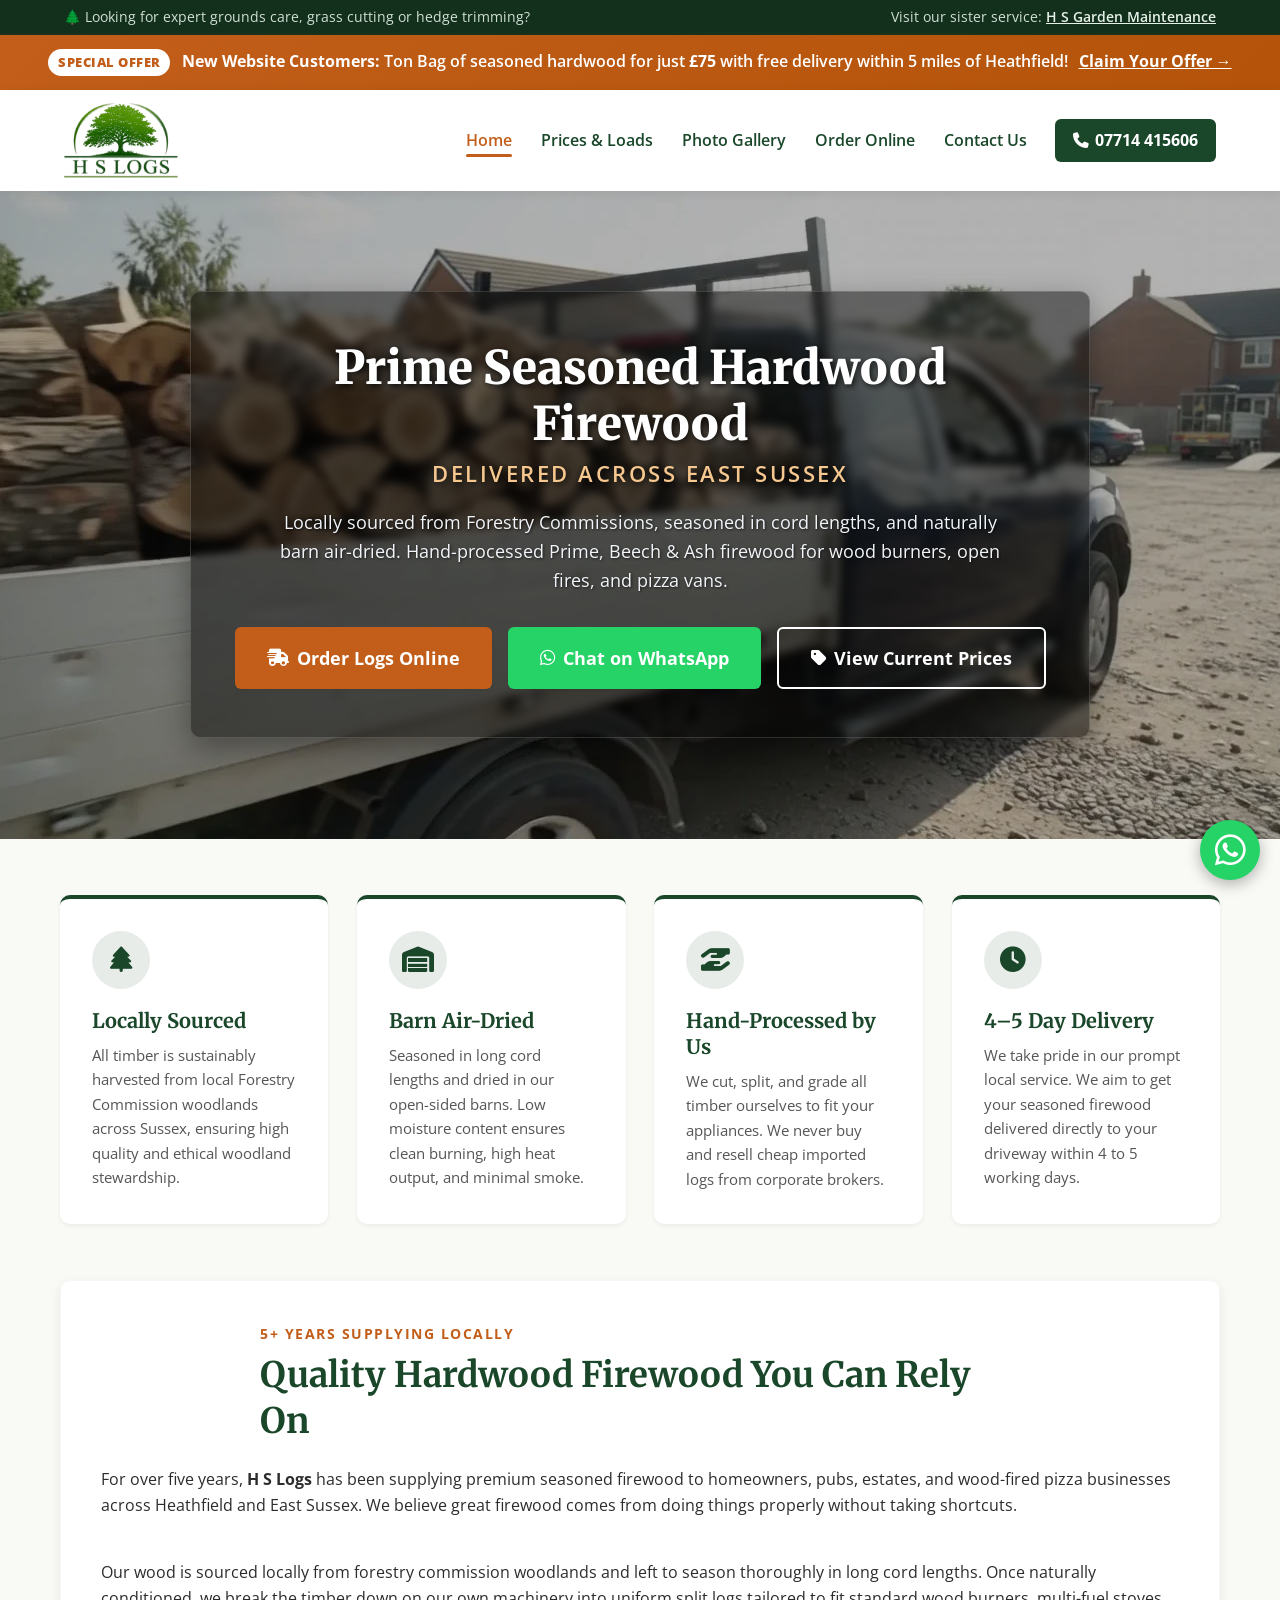
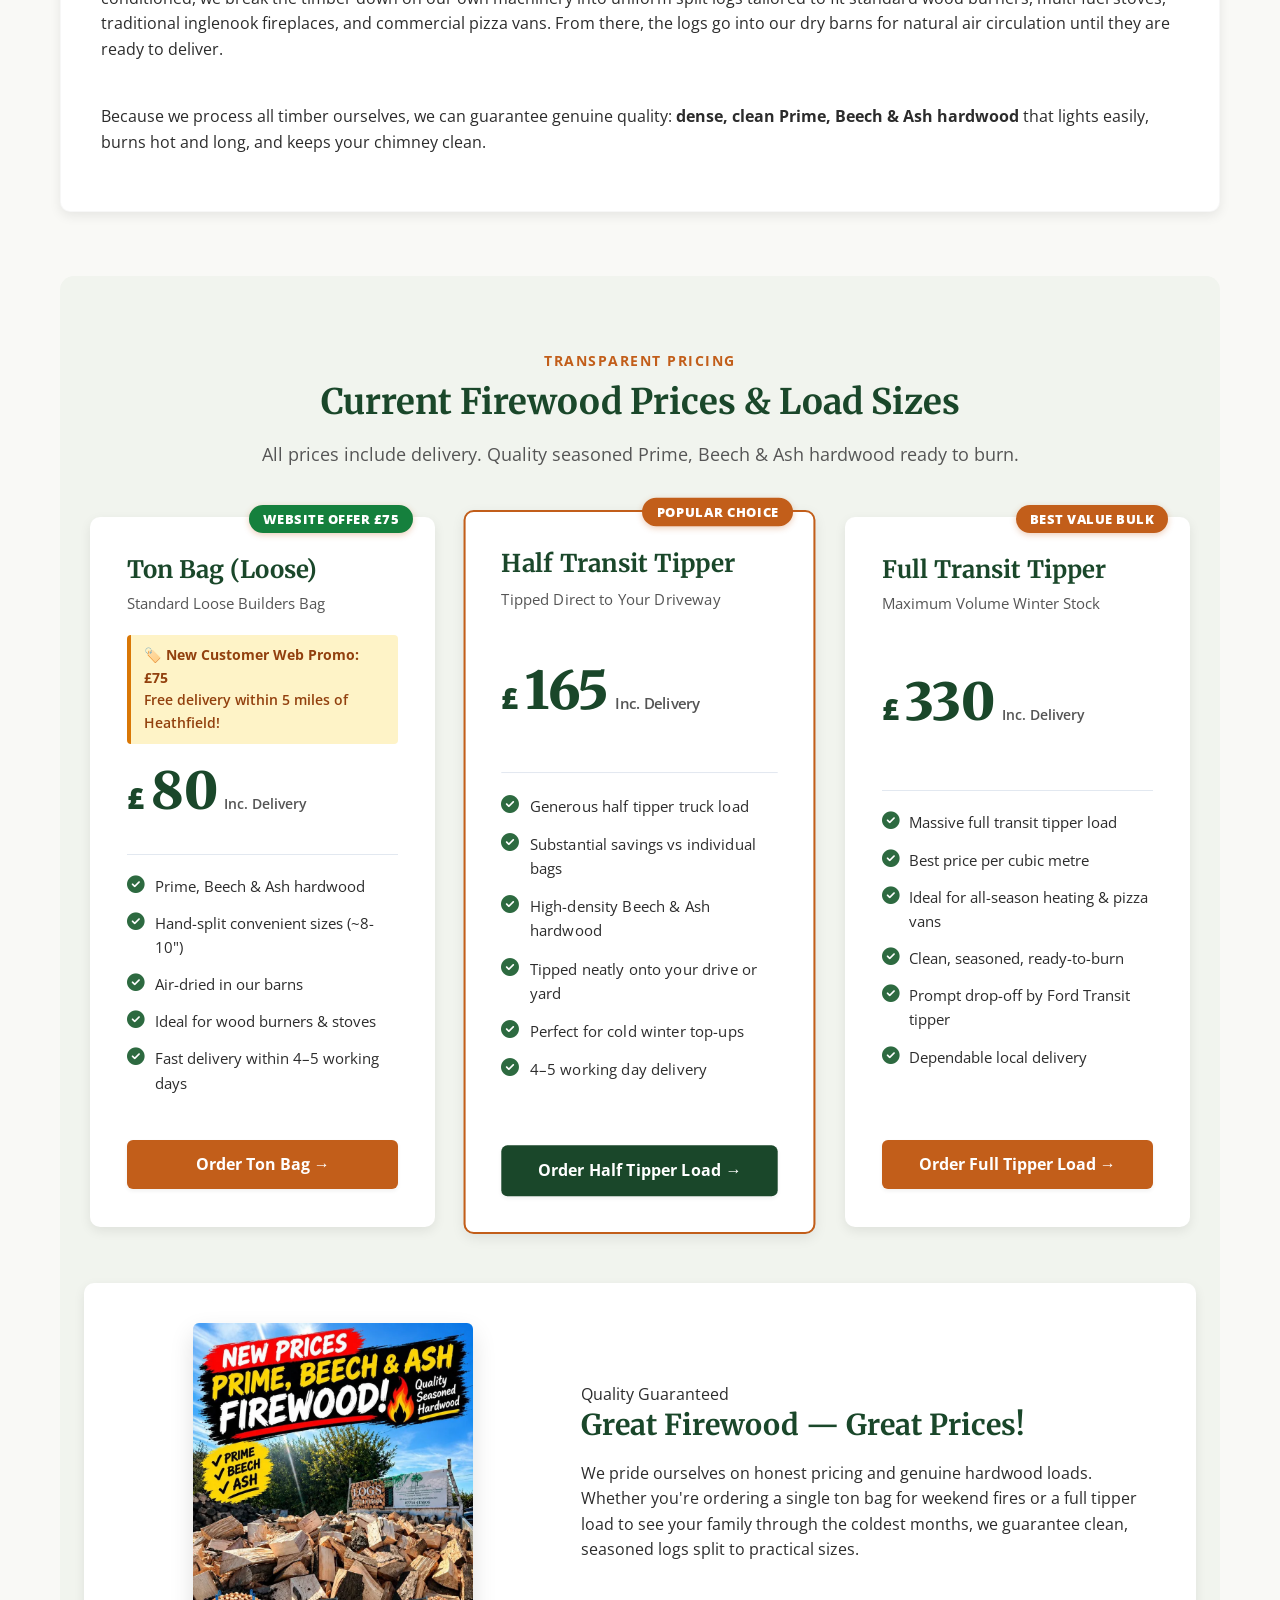
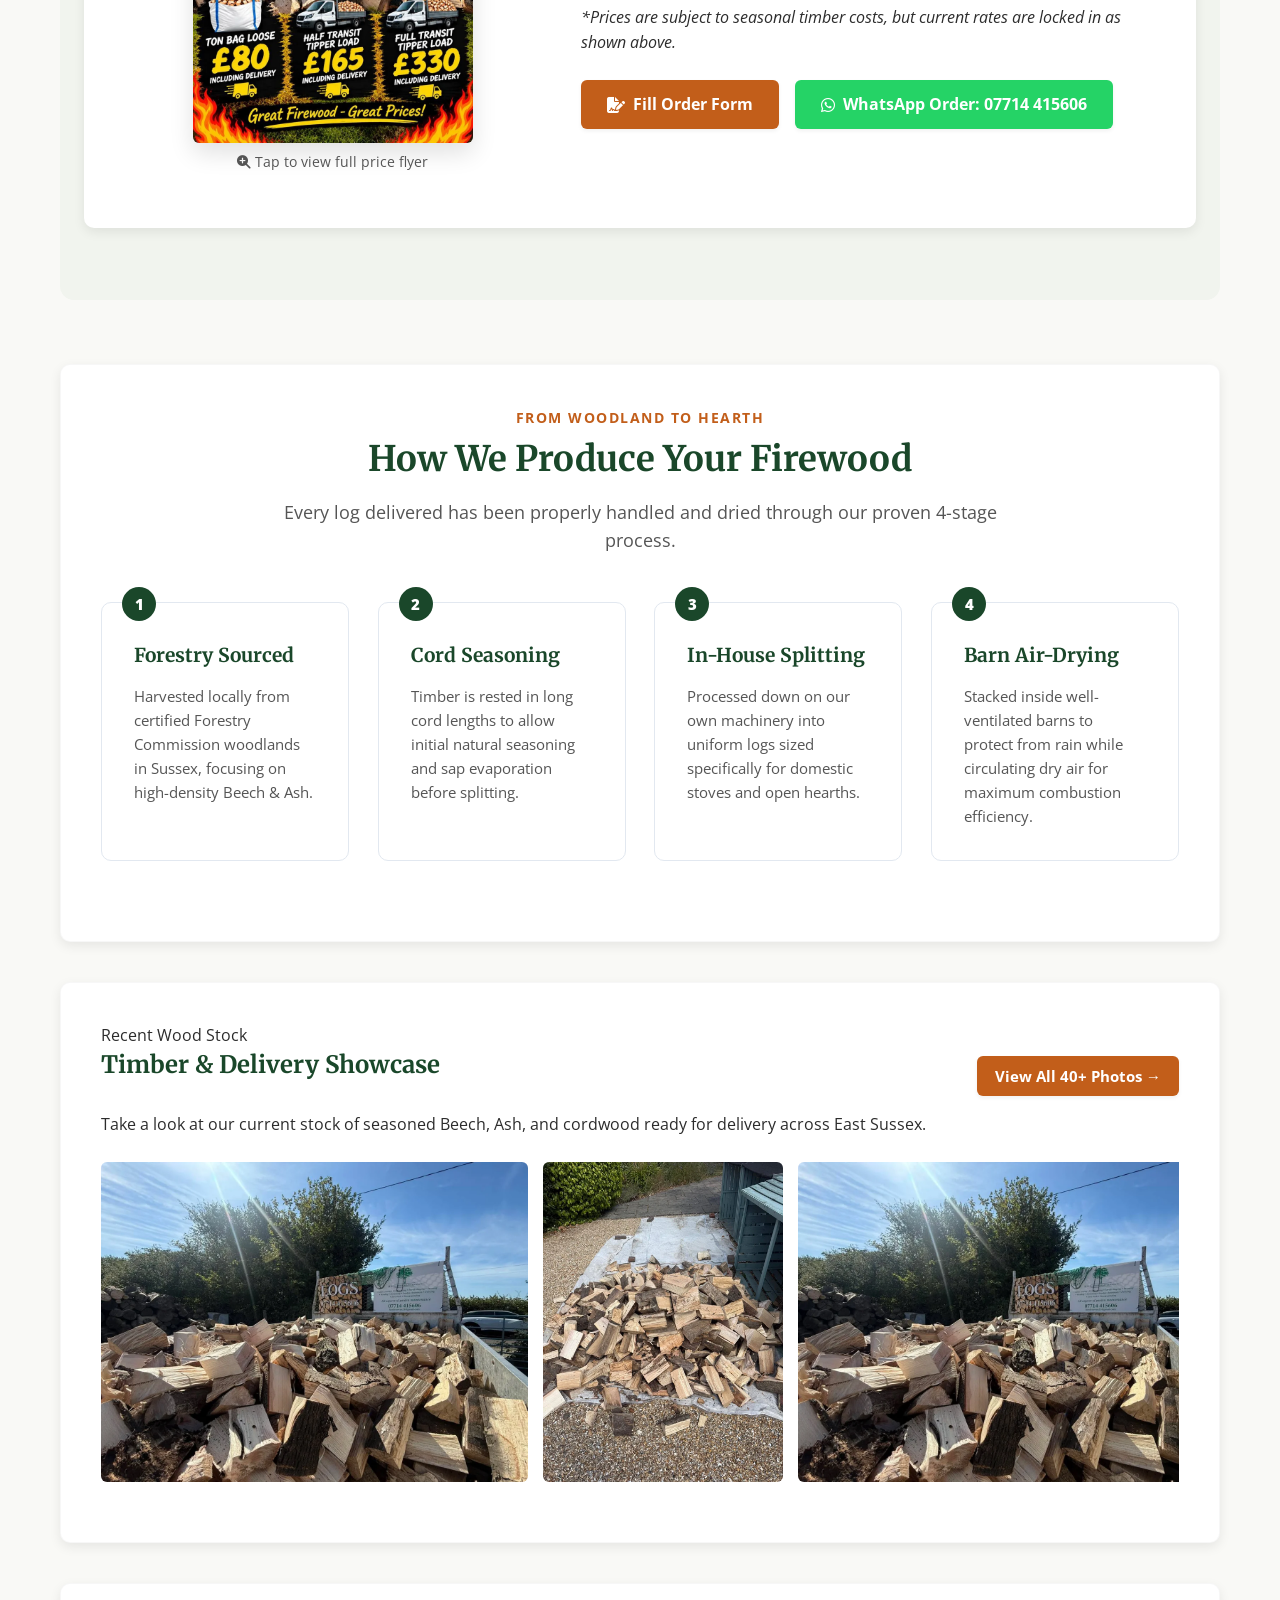
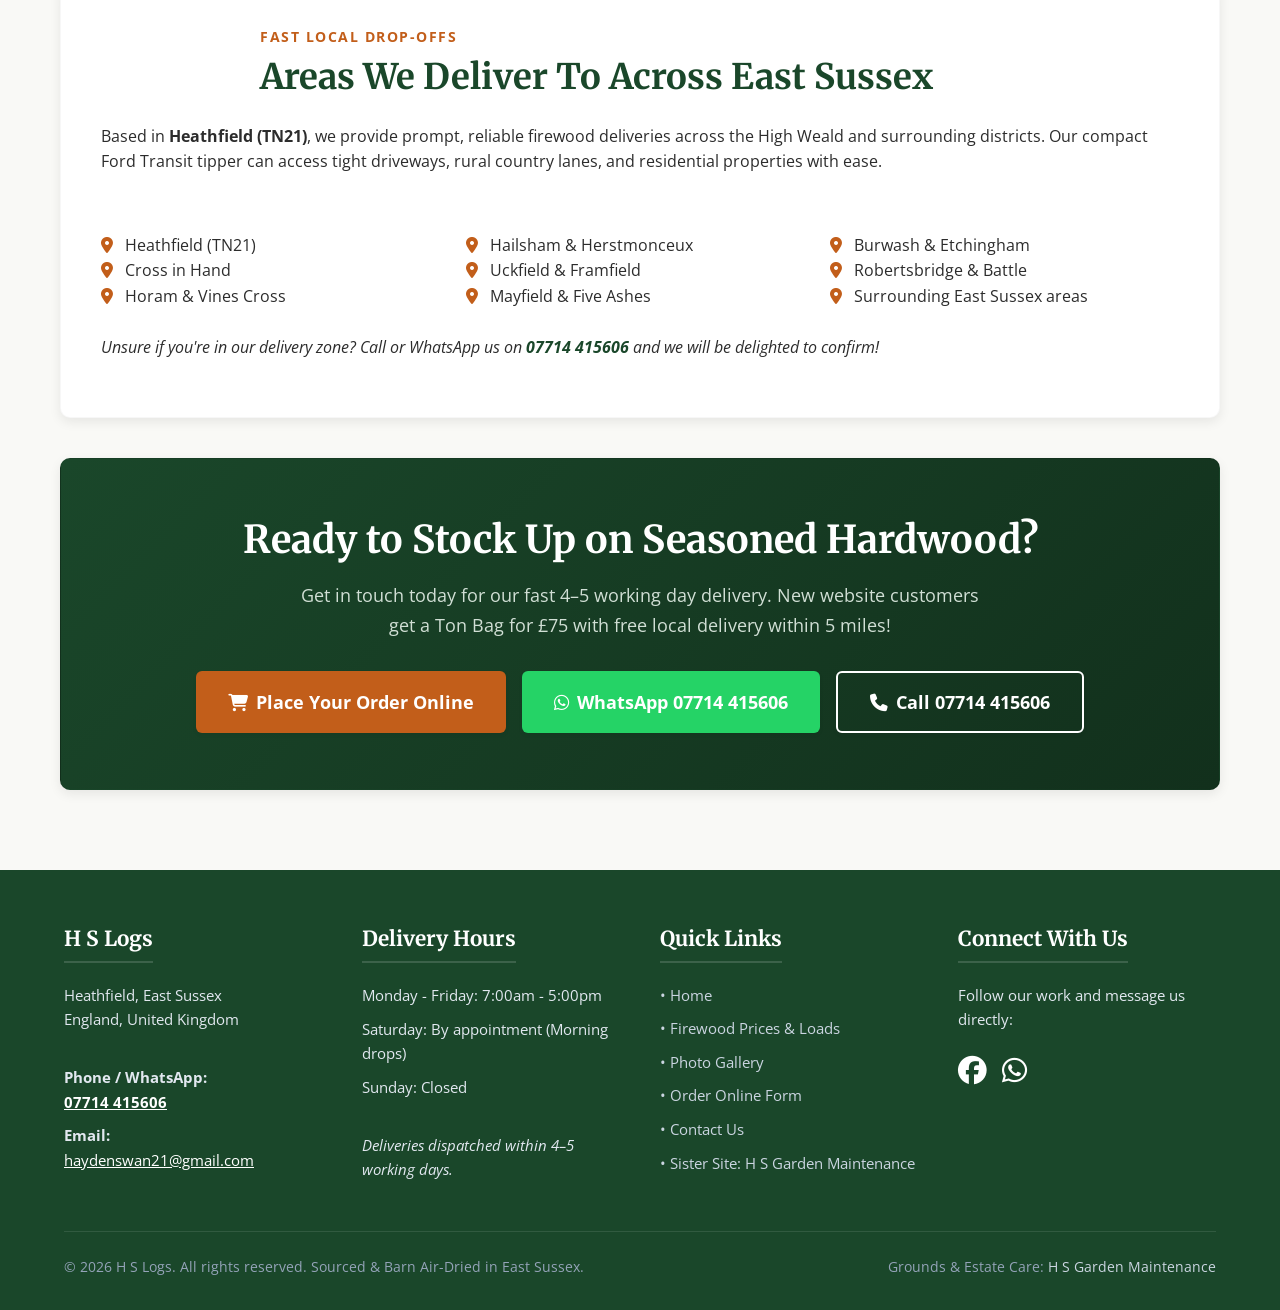
==== commit 88f66e96: "feat: reformat and optimize looping background hero video logs_hero.mp4 (faststart, muted, crf 23) w" ====
--- a/index.html
+++ b/index.html
@@ -102,8 +102,8 @@
 
     <!-- Hero Section -->
     <section class="hero">
-        <video autoplay muted loop playsinline poster="images/logs1.webp" id="hero-video">
-            <source src="images/vid.mp4" type="video/mp4">
+        <video autoplay muted loop playsinline poster="images/logs_hero_poster.webp" id="hero-video">
+            <source src="images/logs_hero.mp4" type="video/mp4">
         </video>
         <div class="hero-content">
             <h1>Prime Seasoned Hardwood Firewood <span class="hero-subtext">Delivered Across East Sussex</span></h1>
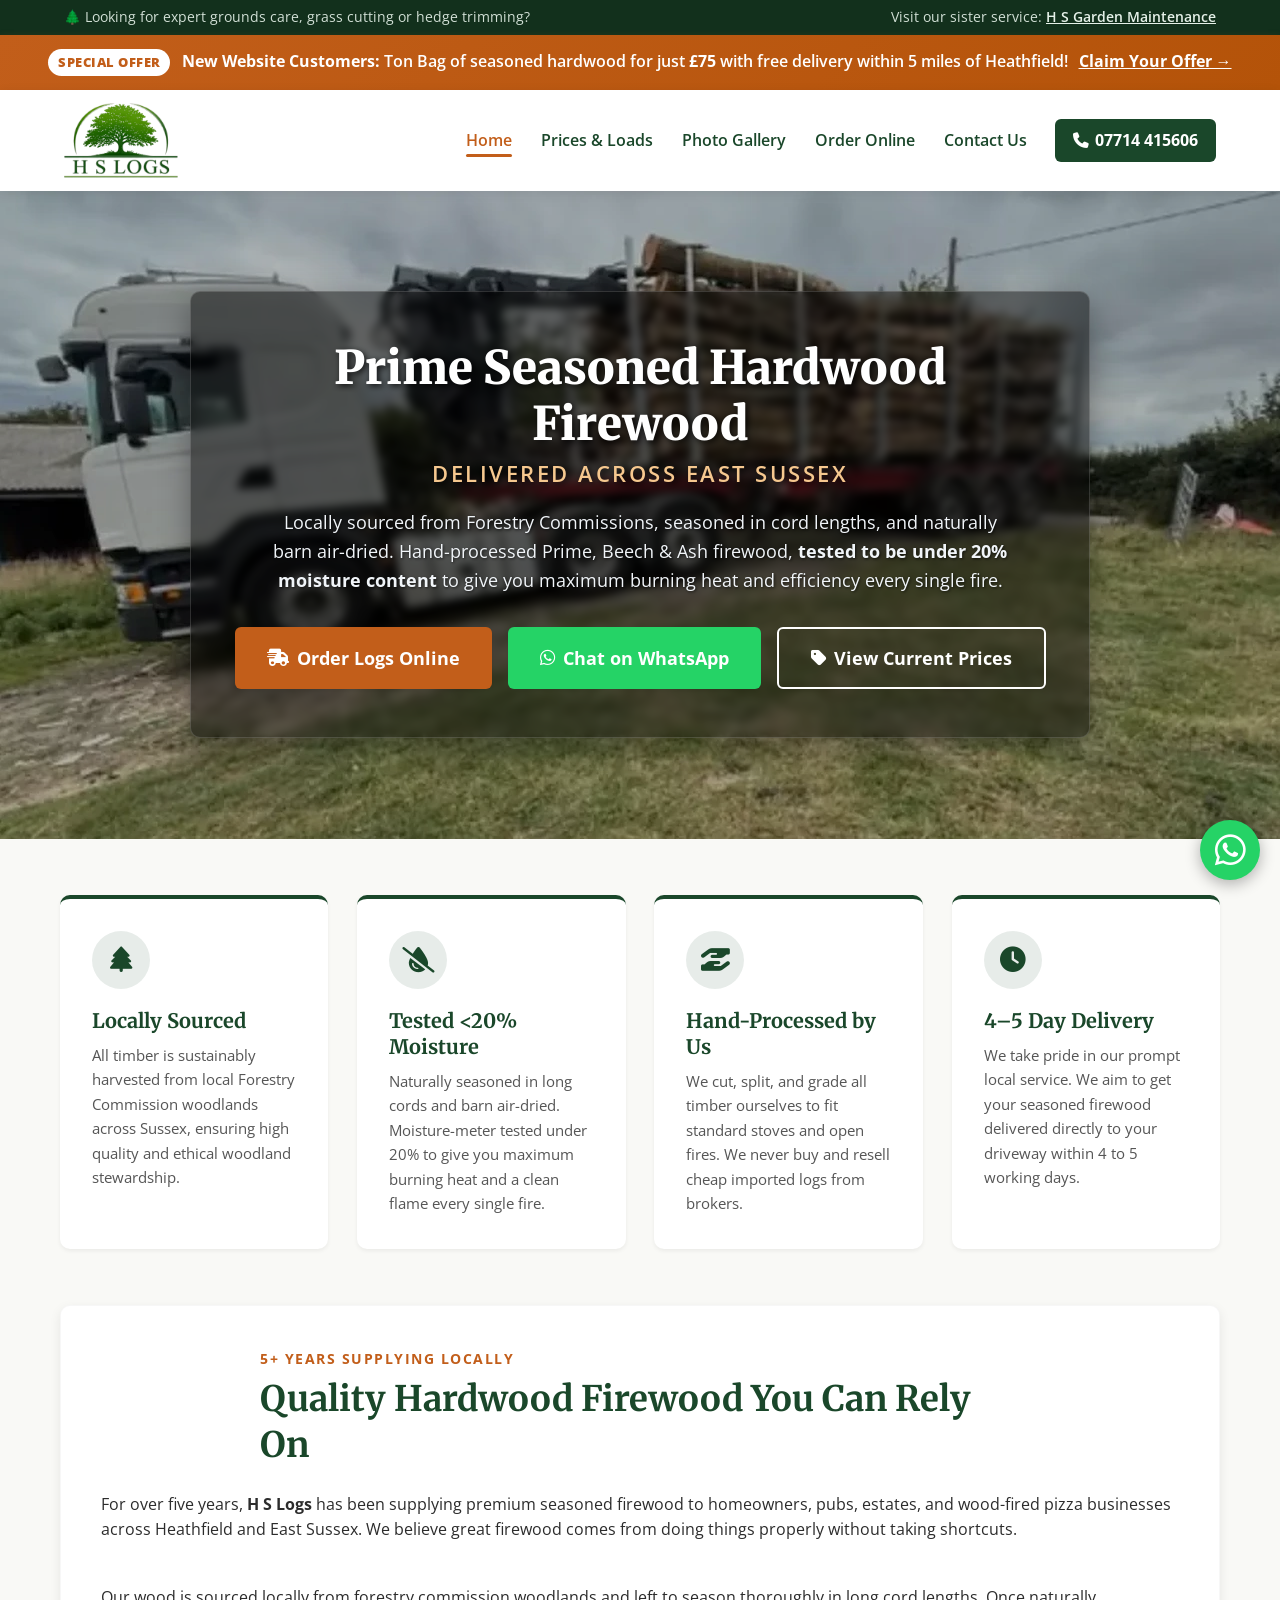
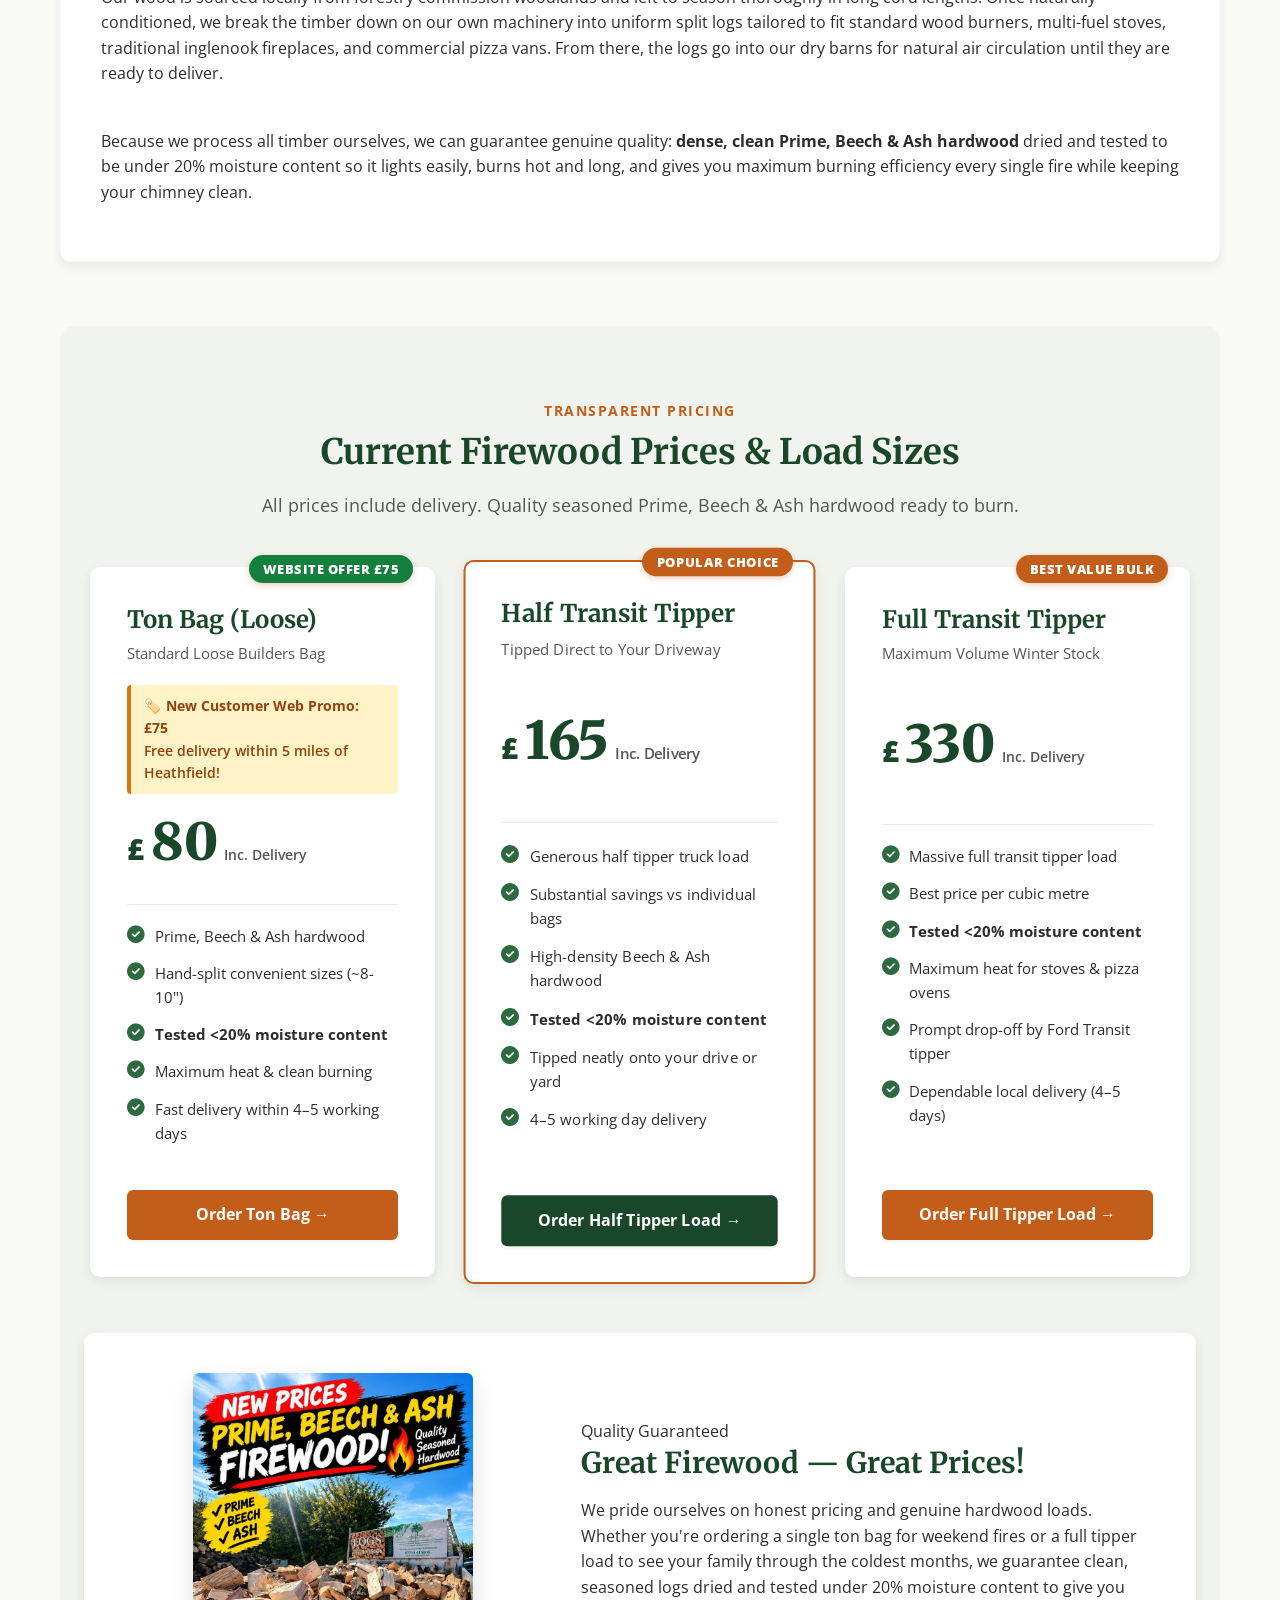
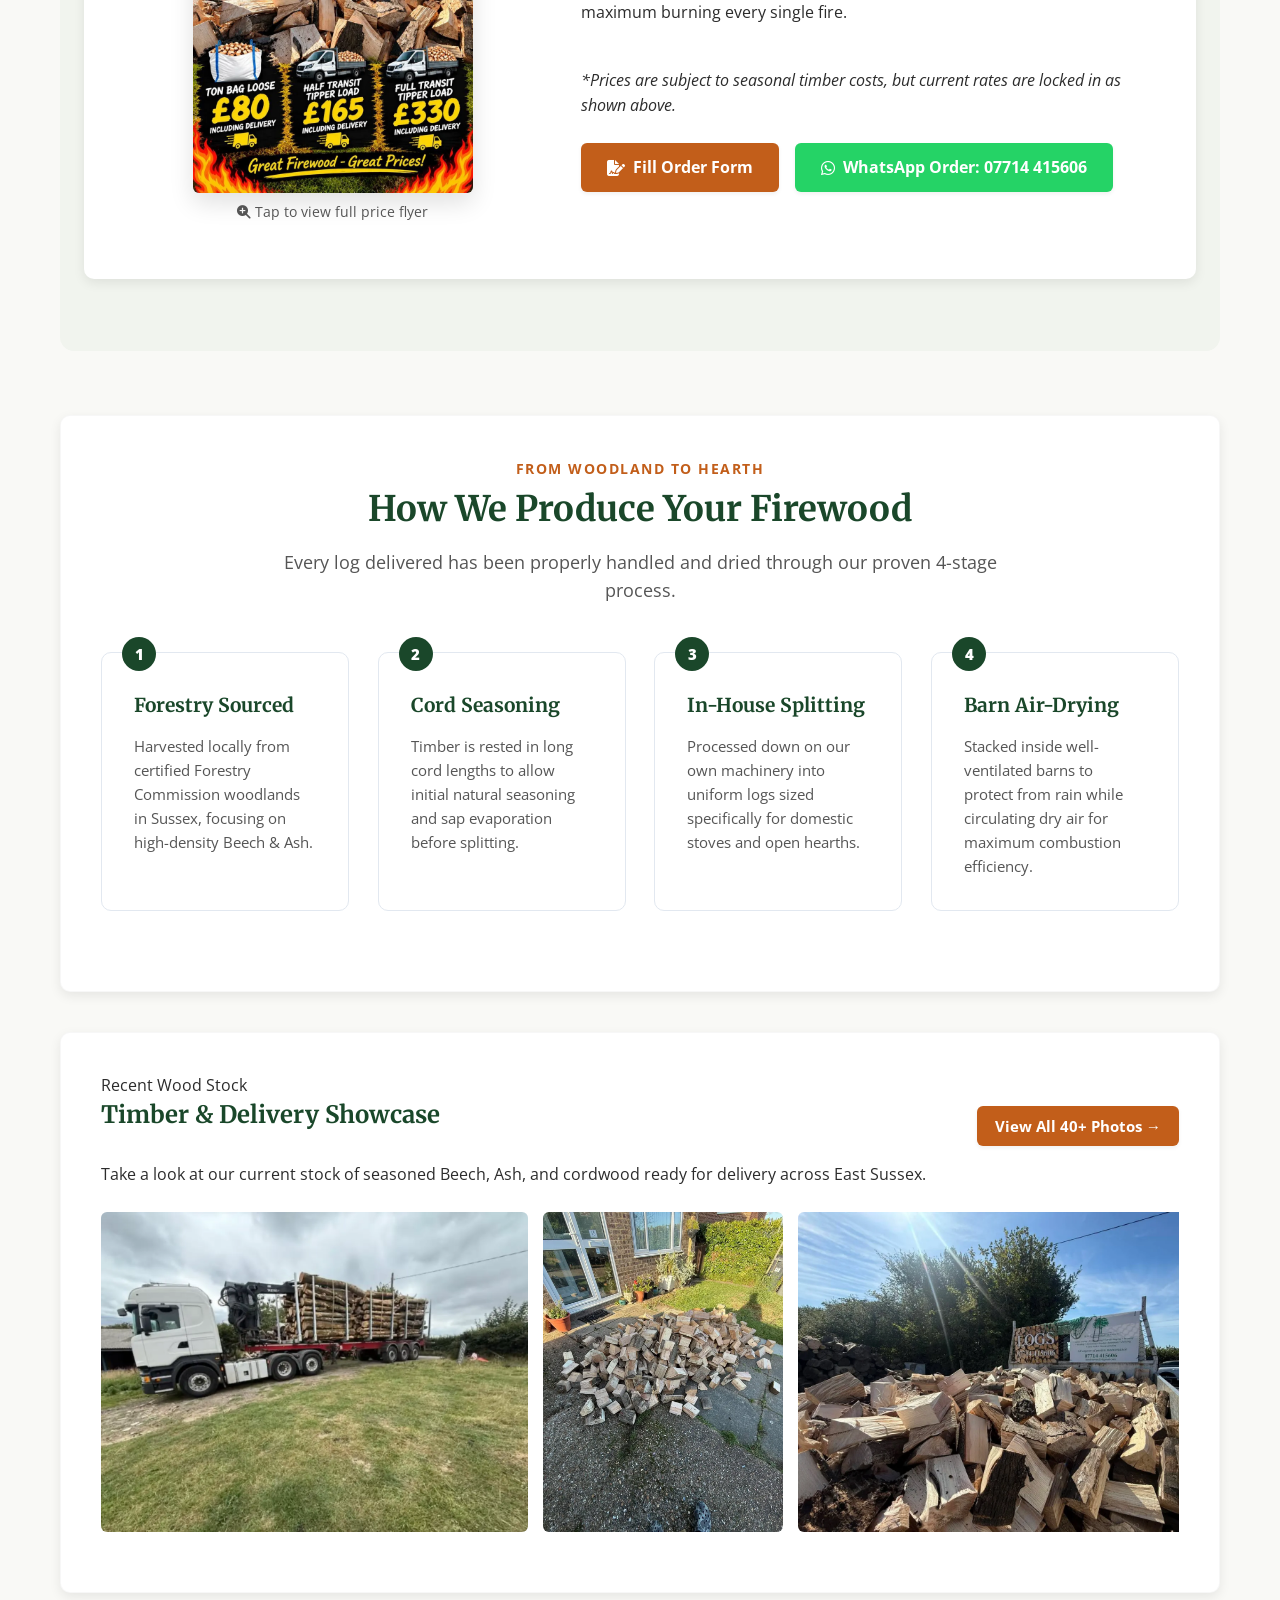
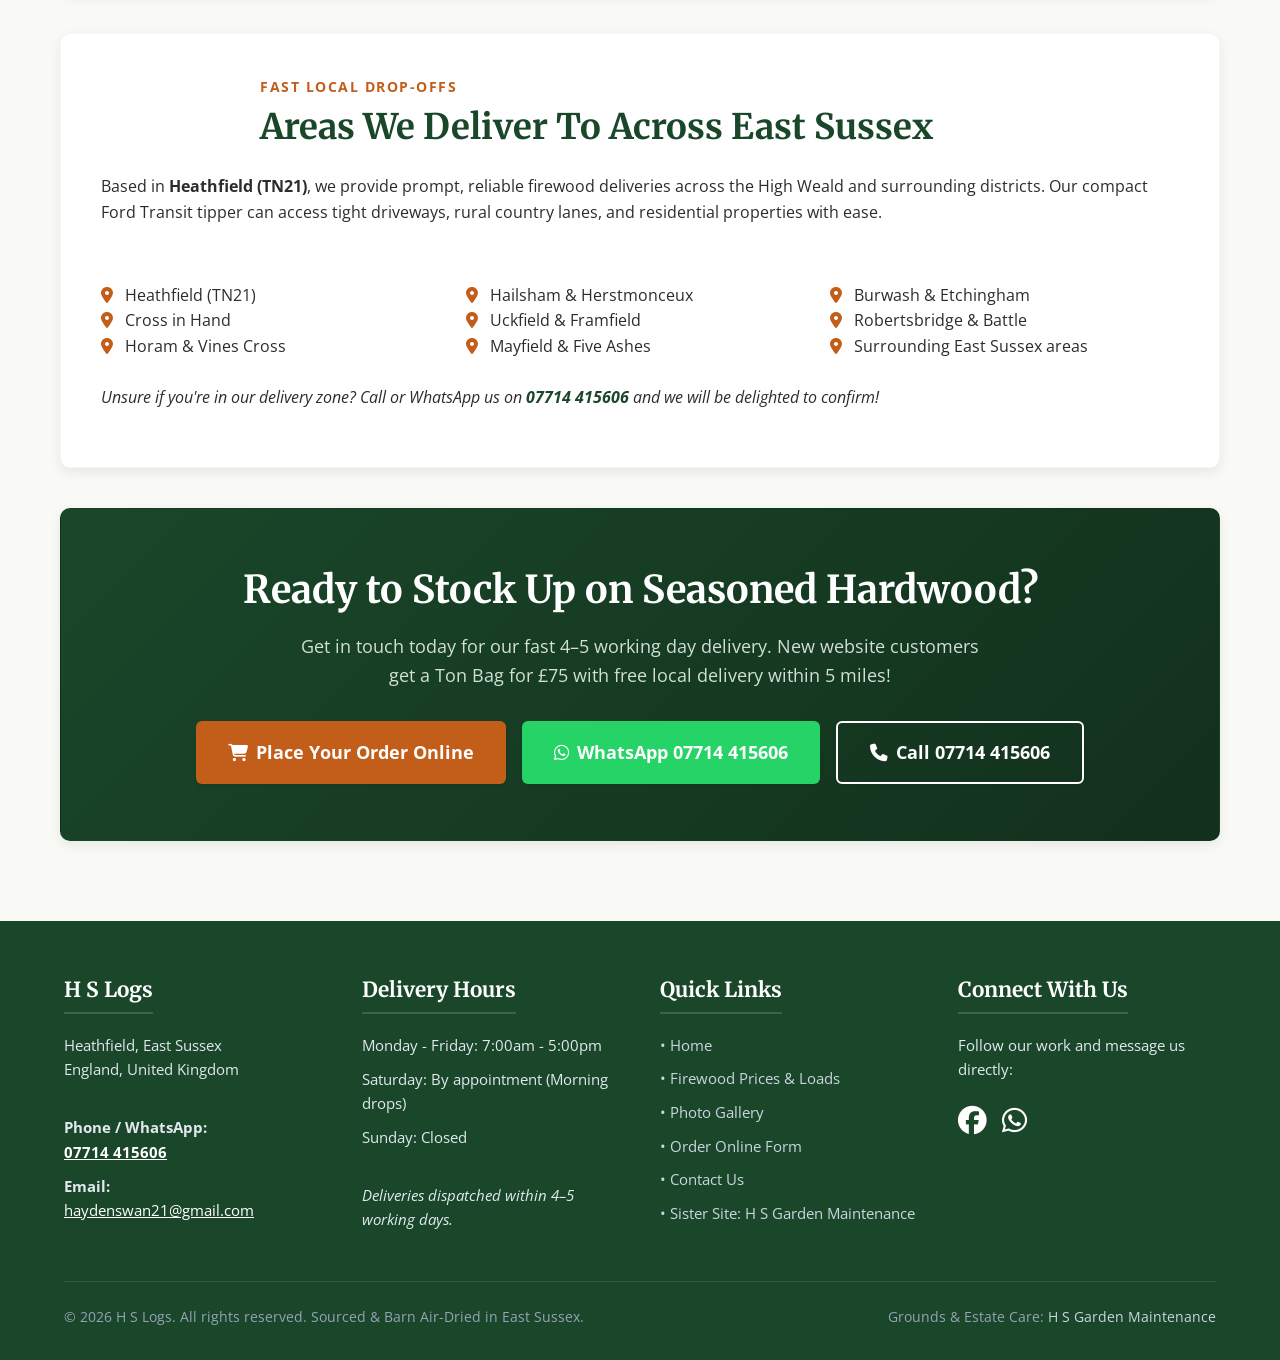
==== commit 4a06e3ba: "Replace AI hero video with authentic operational loop and add sub-20% moisture guarantee" ====
--- a/index.html
+++ b/index.html
@@ -107,7 +107,7 @@
         </video>
         <div class="hero-content">
             <h1>Prime Seasoned Hardwood Firewood <span class="hero-subtext">Delivered Across East Sussex</span></h1>
-            <p>Locally sourced from Forestry Commissions, seasoned in cord lengths, and naturally barn air-dried. Hand-processed Prime, Beech &amp; Ash firewood for wood burners, open fires, and pizza vans.</p>
+            <p>Locally sourced from Forestry Commissions, seasoned in cord lengths, and naturally barn air-dried. Hand-processed Prime, Beech &amp; Ash firewood, <strong>tested to be under 20% moisture content</strong> to give you maximum burning heat and efficiency every single fire.</p>
             <div class="hero-actions">
                 <a href="order.html" class="btn btn-wood btn-lg"><i class="fas fa-truck-fast"></i> Order Logs Online</a>
                 <a href="https://wa.me/447714415606" target="_blank" class="btn btn-whatsapp btn-lg"><i class="fab fa-whatsapp"></i> Chat on WhatsApp</a>
@@ -127,14 +127,14 @@
                 <p>All timber is sustainably harvested from local Forestry Commission woodlands across Sussex, ensuring high quality and ethical woodland stewardship.</p>
             </div>
             <div class="feature-card reveal">
-                <div class="feature-icon"><i class="fas fa-warehouse"></i></div>
-                <h3>Barn Air-Dried</h3>
-                <p>Seasoned in long cord lengths and dried in our open-sided barns. Low moisture content ensures clean burning, high heat output, and minimal smoke.</p>
+                <div class="feature-icon"><i class="fas fa-droplet-slash"></i></div>
+                <h3>Tested &lt;20% Moisture</h3>
+                <p>Naturally seasoned in long cords and barn air-dried. Moisture-meter tested under 20% to give you maximum burning heat and a clean flame every single fire.</p>
             </div>
             <div class="feature-card reveal">
                 <div class="feature-icon"><i class="fas fa-hand-holding-hand"></i></div>
                 <h3>Hand-Processed by Us</h3>
-                <p>We cut, split, and grade all timber ourselves to fit your appliances. We never buy and resell cheap imported logs from corporate brokers.</p>
+                <p>We cut, split, and grade all timber ourselves to fit standard stoves and open fires. We never buy and resell cheap imported logs from brokers.</p>
             </div>
             <div class="feature-card reveal">
                 <div class="feature-icon"><i class="fas fa-clock"></i></div>
@@ -153,7 +153,7 @@
             <br>
             <p>Our wood is sourced locally from forestry commission woodlands and left to season thoroughly in long cord lengths. Once naturally conditioned, we break the timber down on our own machinery into uniform split logs tailored to fit standard wood burners, multi-fuel stoves, traditional inglenook fireplaces, and commercial pizza vans. From there, the logs go into our dry barns for natural air circulation until they are ready to deliver.</p>
             <br>
-            <p>Because we process all timber ourselves, we can guarantee genuine quality: <strong>dense, clean Prime, Beech &amp; Ash hardwood</strong> that lights easily, burns hot and long, and keeps your chimney clean.</p>
+            <p>Because we process all timber ourselves, we can guarantee genuine quality: <strong>dense, clean Prime, Beech &amp; Ash hardwood</strong> dried and tested to be under 20% moisture content so it lights easily, burns hot and long, and gives you maximum burning efficiency every single fire while keeping your chimney clean.</p>
         </div>
 
         <!-- PRICING PACKAGES SECTION -->
@@ -187,8 +187,8 @@
                     <ul class="pricing-features">
                         <li><i class="fas fa-check-circle"></i> Prime, Beech &amp; Ash hardwood</li>
                         <li><i class="fas fa-check-circle"></i> Hand-split convenient sizes (~8-10")</li>
-                        <li><i class="fas fa-check-circle"></i> Air-dried in our barns</li>
-                        <li><i class="fas fa-check-circle"></i> Ideal for wood burners &amp; stoves</li>
+                        <li><i class="fas fa-check-circle"></i> <strong>Tested &lt;20% moisture content</strong></li>
+                        <li><i class="fas fa-check-circle"></i> Maximum heat &amp; clean burning</li>
                         <li><i class="fas fa-check-circle"></i> Fast delivery within 4–5 working days</li>
                     </ul>
 
@@ -213,8 +213,8 @@
                         <li><i class="fas fa-check-circle"></i> Generous half tipper truck load</li>
                         <li><i class="fas fa-check-circle"></i> Substantial savings vs individual bags</li>
                         <li><i class="fas fa-check-circle"></i> High-density Beech &amp; Ash hardwood</li>
+                        <li><i class="fas fa-check-circle"></i> <strong>Tested &lt;20% moisture content</strong></li>
                         <li><i class="fas fa-check-circle"></i> Tipped neatly onto your drive or yard</li>
-                        <li><i class="fas fa-check-circle"></i> Perfect for cold winter top-ups</li>
                         <li><i class="fas fa-check-circle"></i> 4–5 working day delivery</li>
                     </ul>
 
@@ -238,10 +238,10 @@
                     <ul class="pricing-features">
                         <li><i class="fas fa-check-circle"></i> Massive full transit tipper load</li>
                         <li><i class="fas fa-check-circle"></i> Best price per cubic metre</li>
-                        <li><i class="fas fa-check-circle"></i> Ideal for all-season heating &amp; pizza vans</li>
-                        <li><i class="fas fa-check-circle"></i> Clean, seasoned, ready-to-burn</li>
+                        <li><i class="fas fa-check-circle"></i> <strong>Tested &lt;20% moisture content</strong></li>
+                        <li><i class="fas fa-check-circle"></i> Maximum heat for stoves &amp; pizza ovens</li>
                         <li><i class="fas fa-check-circle"></i> Prompt drop-off by Ford Transit tipper</li>
-                        <li><i class="fas fa-check-circle"></i> Dependable local delivery</li>
+                        <li><i class="fas fa-check-circle"></i> Dependable local delivery (4–5 days)</li>
                     </ul>
 
                     <a href="order.html?package=tipper-full" class="btn btn-wood btn-block">Order Full Tipper Load &rarr;</a>
@@ -257,7 +257,7 @@
                 <div class="flyer-text">
                     <span class="sub-badge">Quality Guaranteed</span>
                     <h3>Great Firewood — Great Prices!</h3>
-                    <p>We pride ourselves on honest pricing and genuine hardwood loads. Whether you're ordering a single ton bag for weekend fires or a full tipper load to see your family through the coldest months, we guarantee clean, seasoned logs split to practical sizes.</p>
+                    <p>We pride ourselves on honest pricing and genuine hardwood loads. Whether you're ordering a single ton bag for weekend fires or a full tipper load to see your family through the coldest months, we guarantee clean, seasoned logs dried and tested under 20% moisture content to give you maximum burning every single fire.</p>
                     <br>
                     <p><em>*Prices are subject to seasonal timber costs, but current rates are locked in as shown above.</em></p>
                     <div style="margin-top: 1.5rem; display: flex; gap: 1rem; flex-wrap: wrap;">
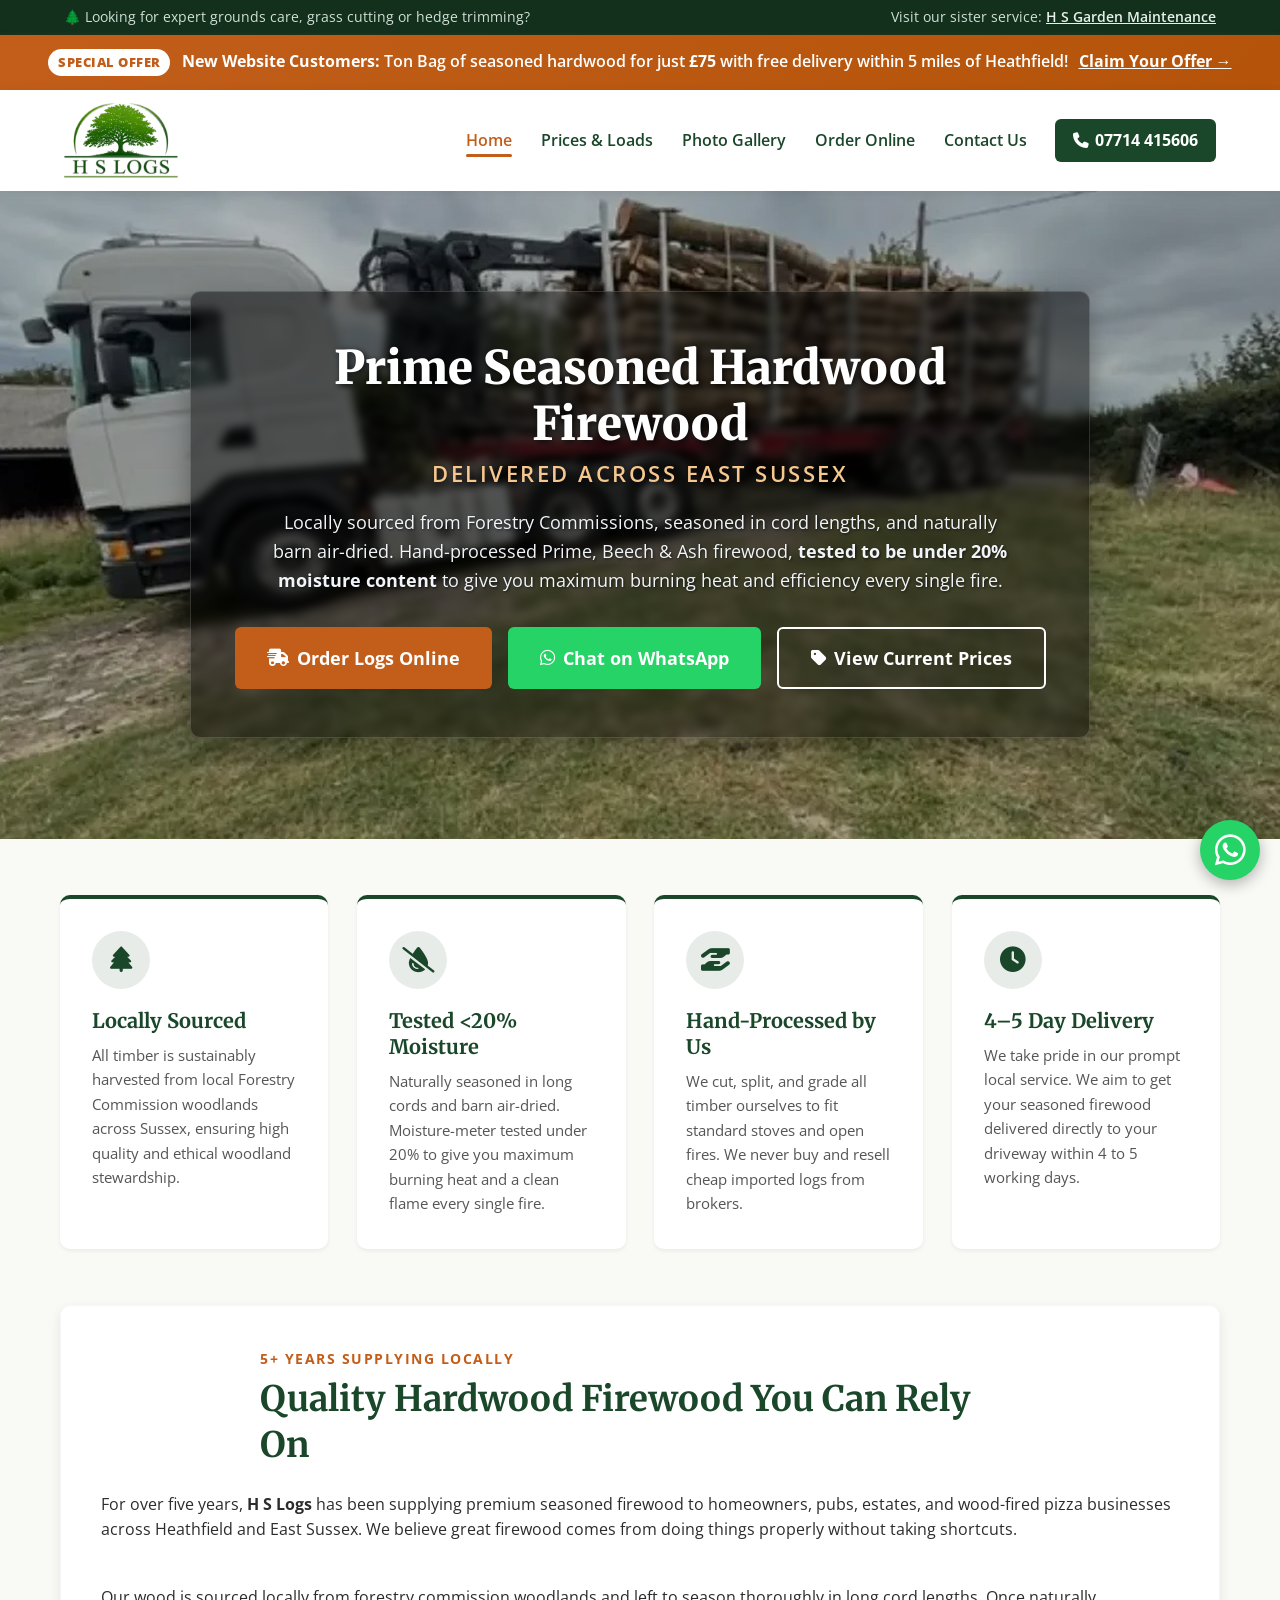
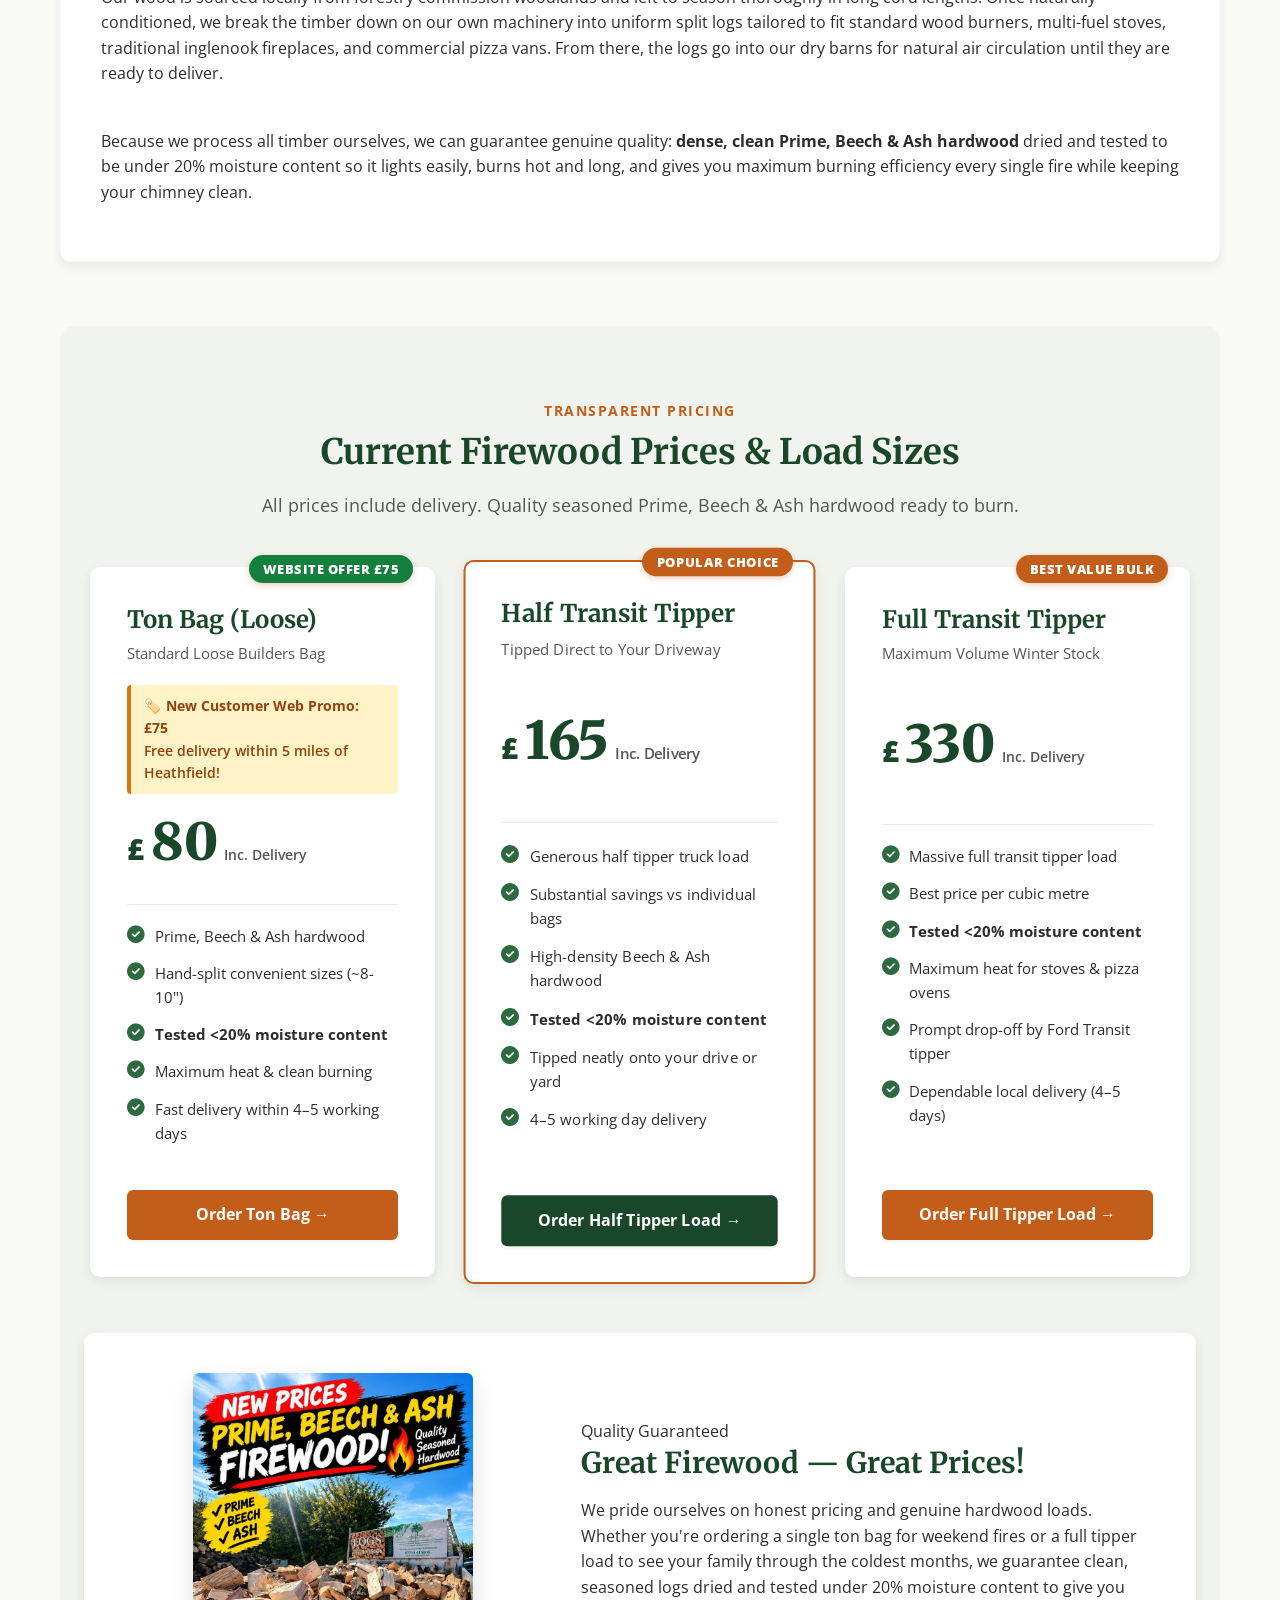
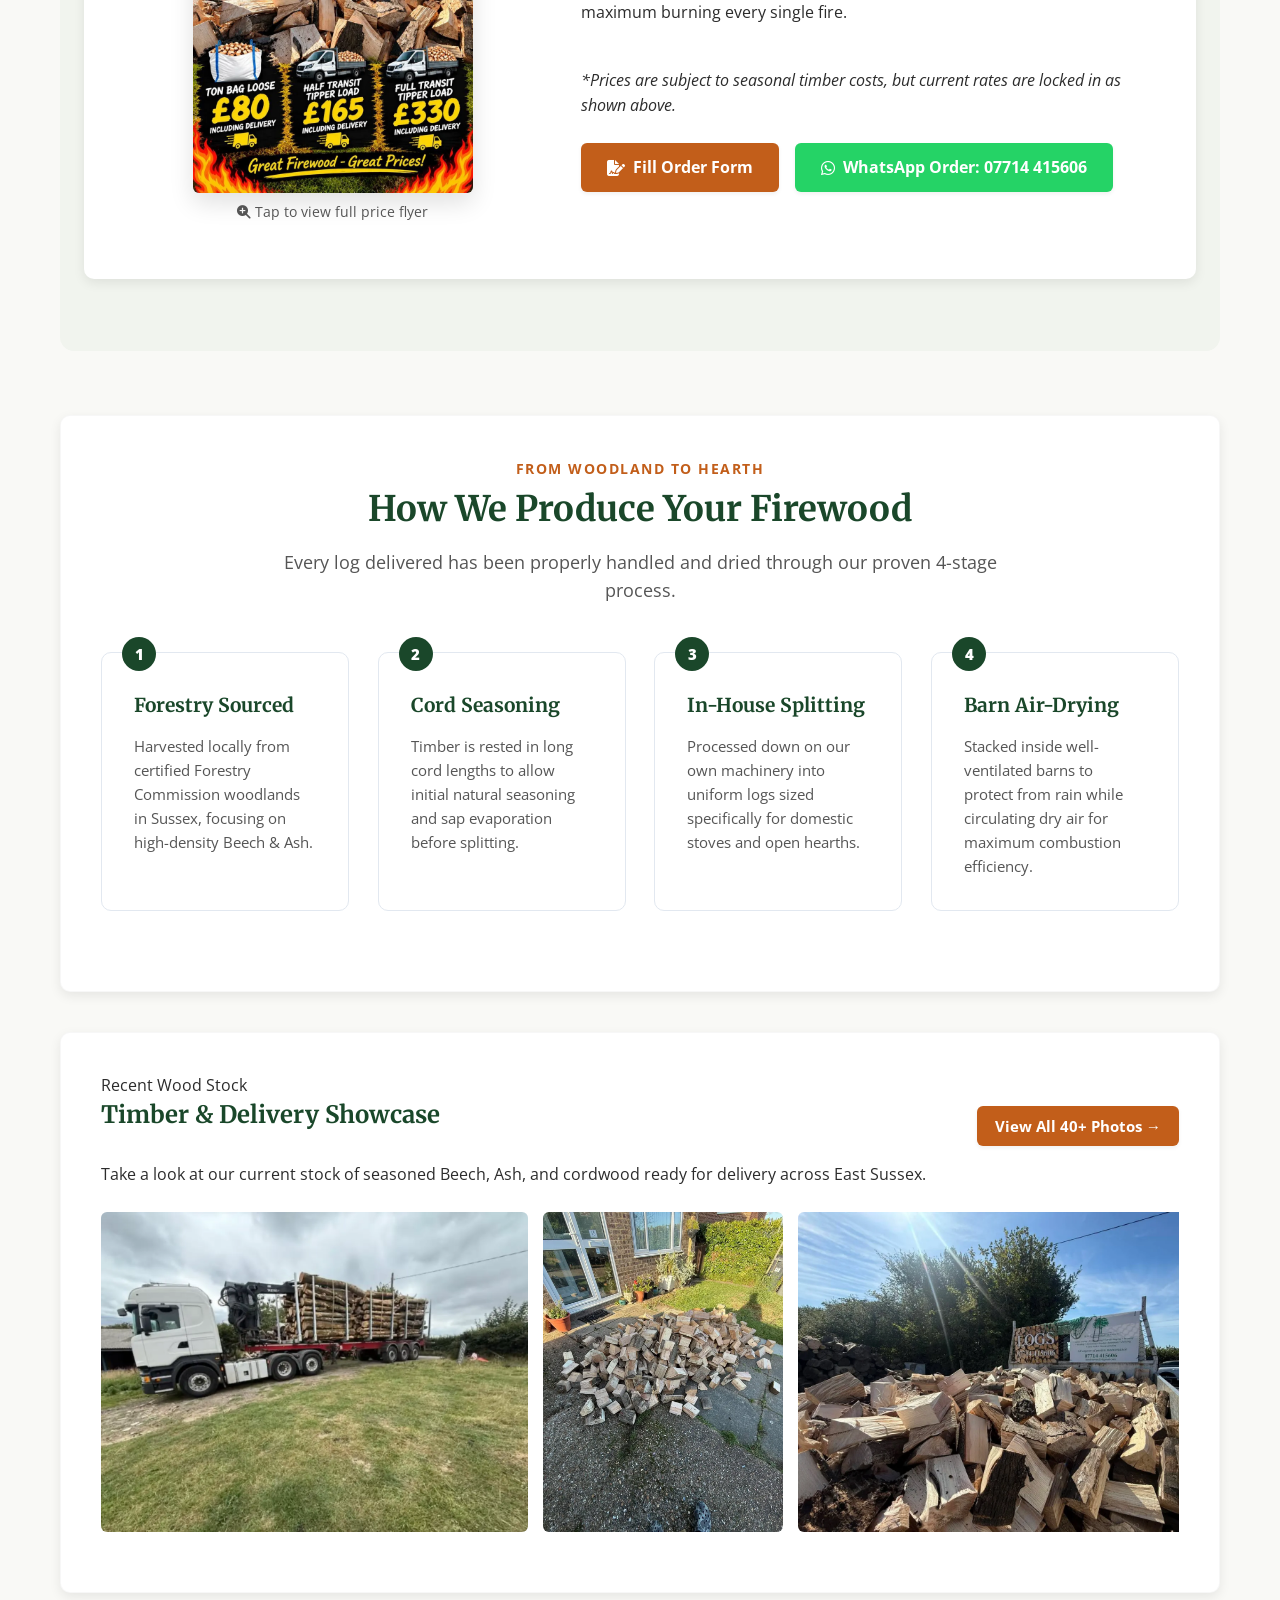
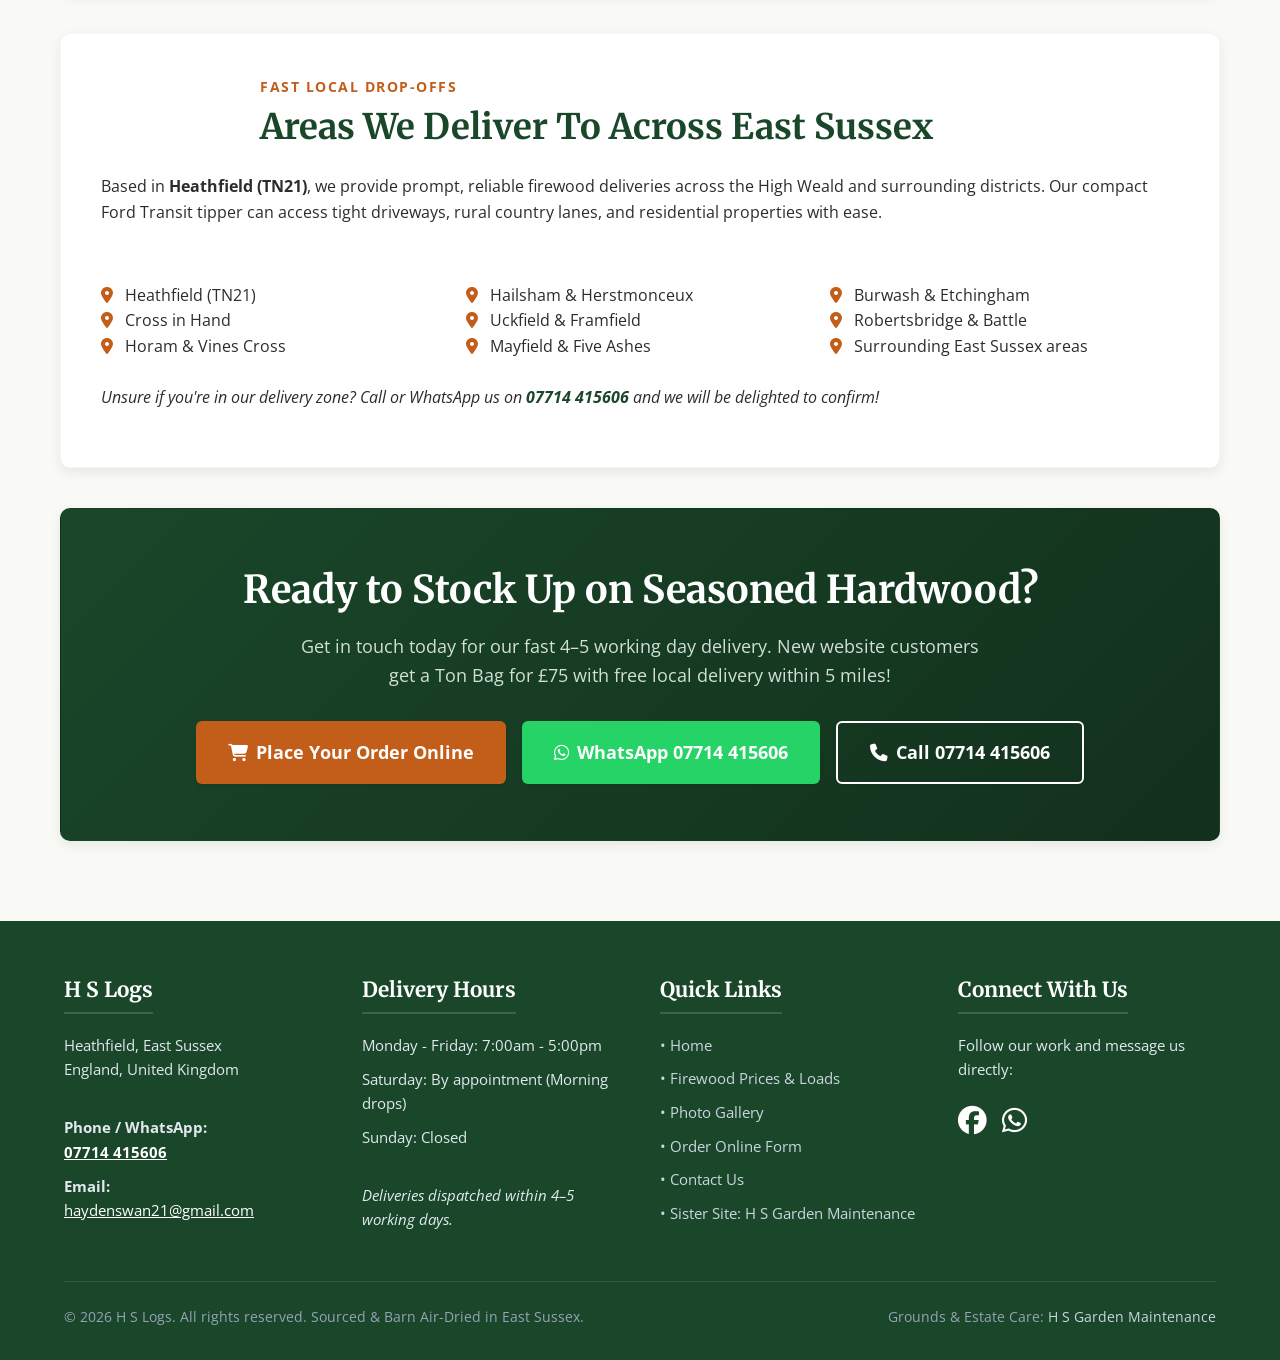
==== commit f793d519: "SEO optimization: enrich LocalBusiness schema with offerCatalog and service areas, unify canonicals," ====
--- a/index.html
+++ b/index.html
@@ -6,7 +6,7 @@
     
     <title>H S Logs | Seasoned Hardwood Firewood Deliveries Heathfield & East Sussex</title>
     <meta name="description" content="Locally sourced, barn air-dried Prime, Beech & Ash seasoned firewood delivered across Heathfield, Hailsham, Uckfield, and East Sussex. Fast 4-5 day turnaround.">
-    <link rel="canonical" href="https://hslogs.co.uk/index.html">
+    <link rel="canonical" href="https://hslogs.co.uk/">
 
     <!-- Open Graph Tags -->
     <meta property="og:type" content="website">
@@ -29,7 +29,7 @@
       "url": "https://hslogs.co.uk",
       "telephone": "07714415606",
       "email": "haydenswan21@gmail.com",
-      "priceRange": "££",
+      "priceRange": "£75 - £330",
       "description": "Locally sourced and barn air-dried seasoned hardwood firewood delivered across Heathfield and East Sussex.",
       "address": {
         "@type": "PostalAddress",
@@ -42,6 +42,53 @@
         "@type": "GeoCoordinates",
         "latitude": 50.9686,
         "longitude": 0.2524
+      },
+      "areaServed": [
+        "Heathfield",
+        "Cross in Hand",
+        "Horam",
+        "Hailsham",
+        "Uckfield",
+        "Mayfield",
+        "Burwash",
+        "Robertsbridge",
+        "East Sussex"
+      ],
+      "hasOfferCatalog": {
+        "@type": "OfferCatalog",
+        "name": "Seasoned Hardwood Firewood Packages",
+        "itemListElement": [
+          {
+            "@type": "Offer",
+            "itemOffered": {
+              "@type": "Product",
+              "name": "Ton Bag Loose Seasoned Hardwood Logs",
+              "description": "Premium seasoned hardwood logs (under 20% moisture) delivered in a loose ton bag. £75 introductory offer for new website customers."
+            },
+            "price": "80.00",
+            "priceCurrency": "GBP"
+          },
+          {
+            "@type": "Offer",
+            "itemOffered": {
+              "@type": "Product",
+              "name": "Half Transit Tipper Load Firewood",
+              "description": "Volume hardwood firewood delivered and tipped directly onto driveway or storage area."
+            },
+            "price": "165.00",
+            "priceCurrency": "GBP"
+          },
+          {
+            "@type": "Offer",
+            "itemOffered": {
+              "@type": "Product",
+              "name": "Full Transit Tipper Load Firewood",
+              "description": "Bulk winter fuel for heavy residential burners and commercial pizza ovens."
+            },
+            "price": "330.00",
+            "priceCurrency": "GBP"
+          }
+        ]
       },
       "openingHoursSpecification": [
         {
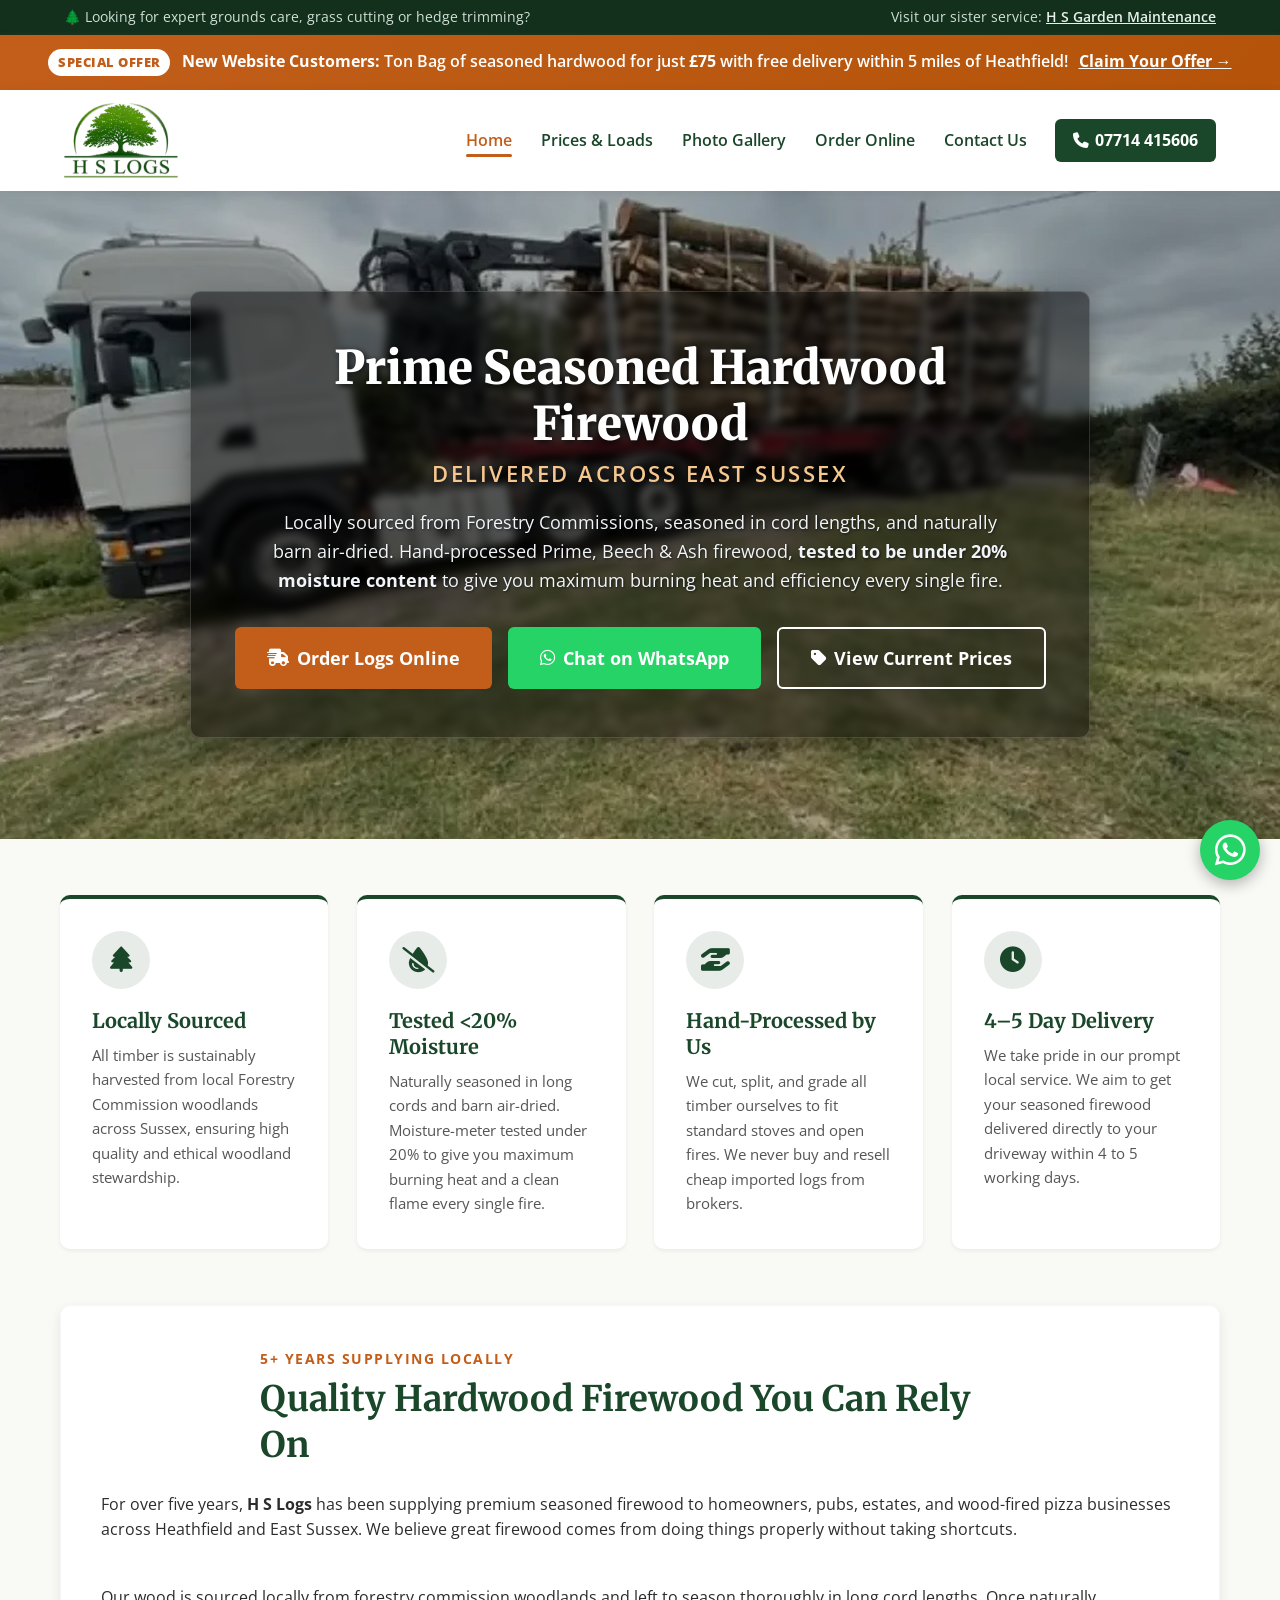
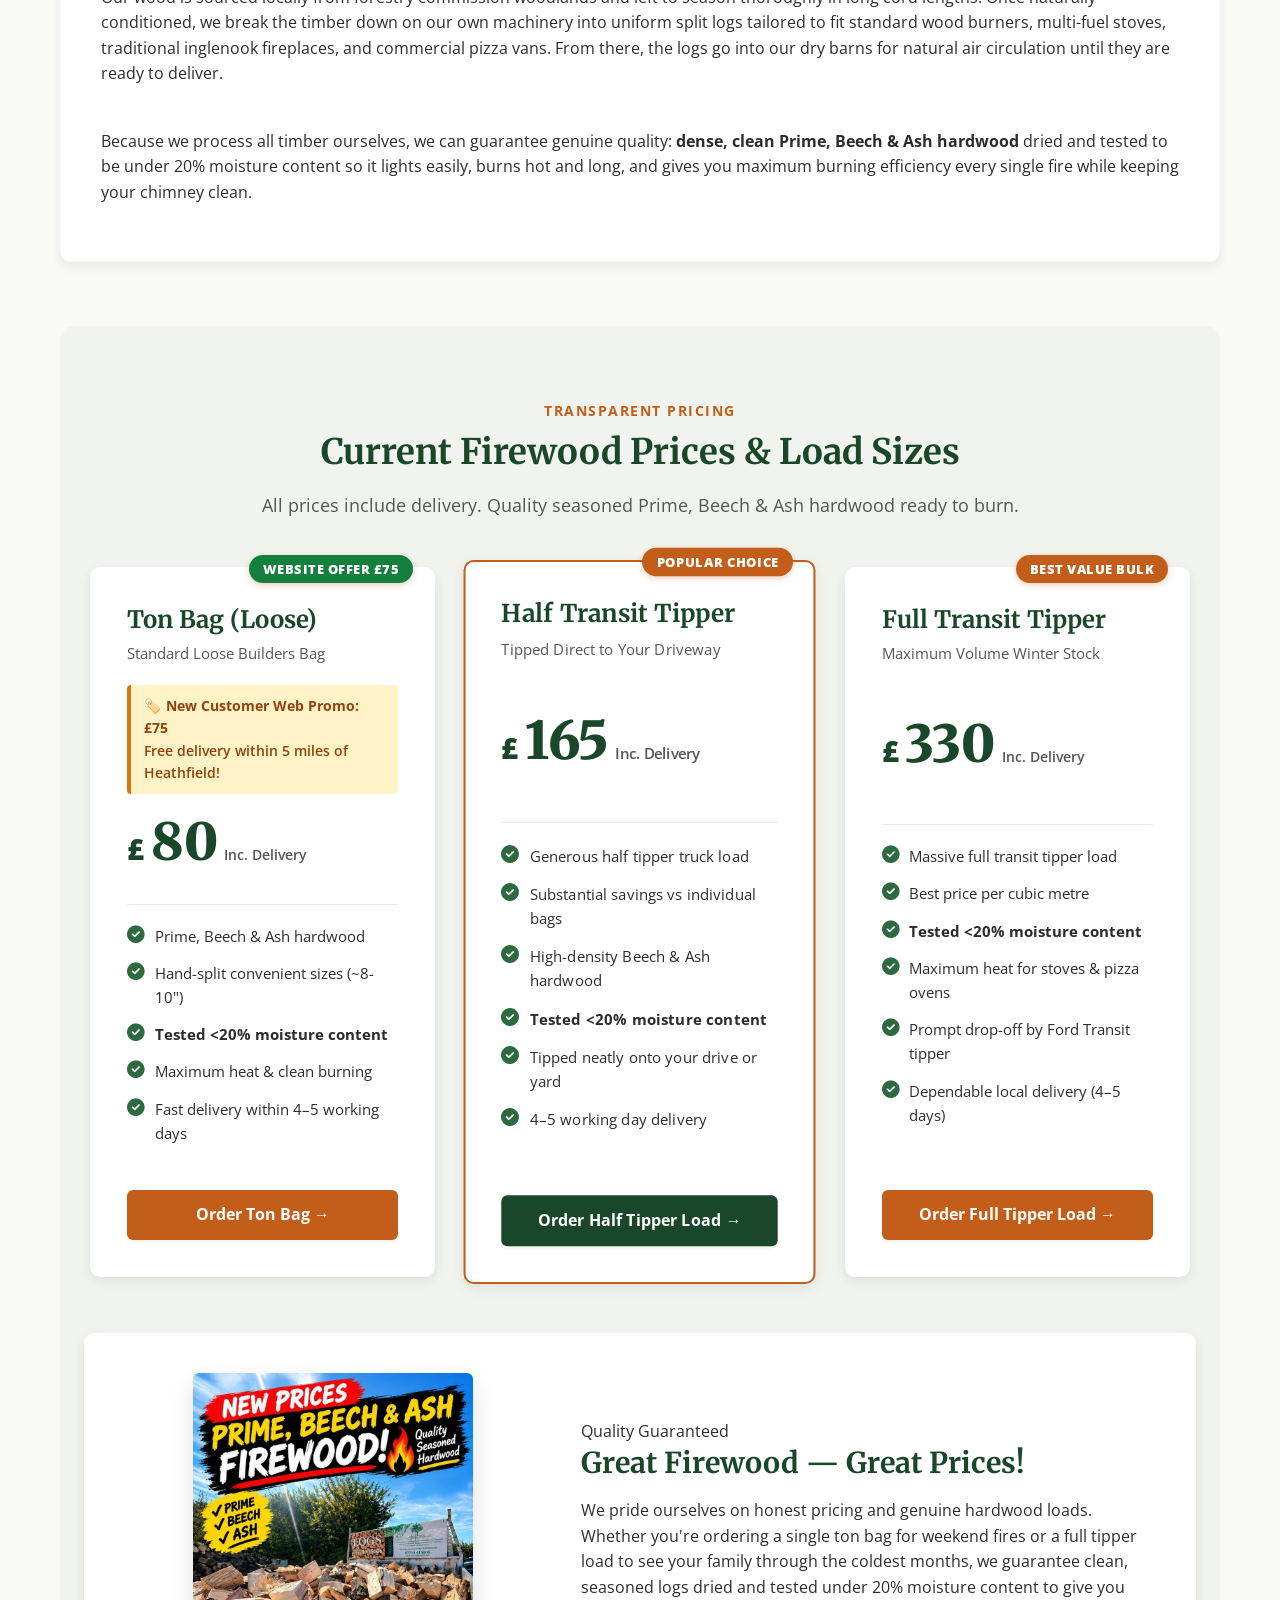
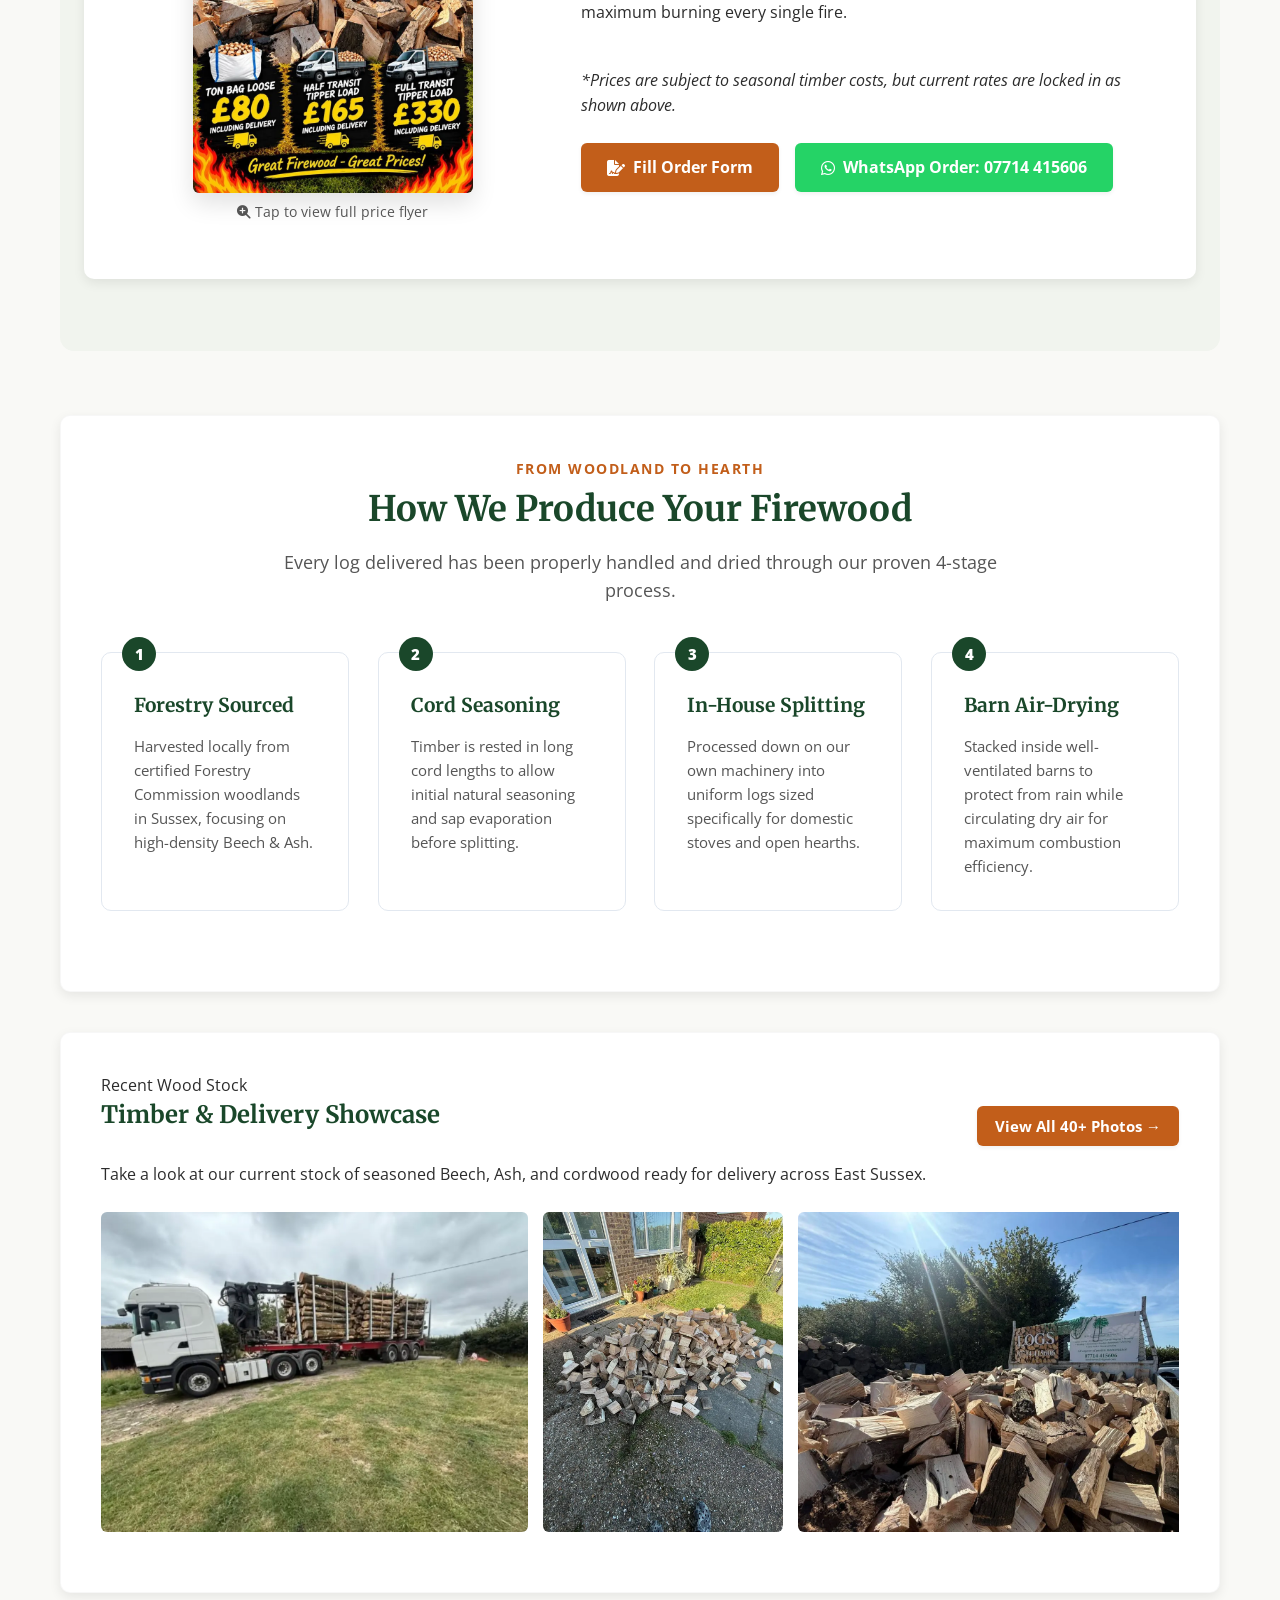
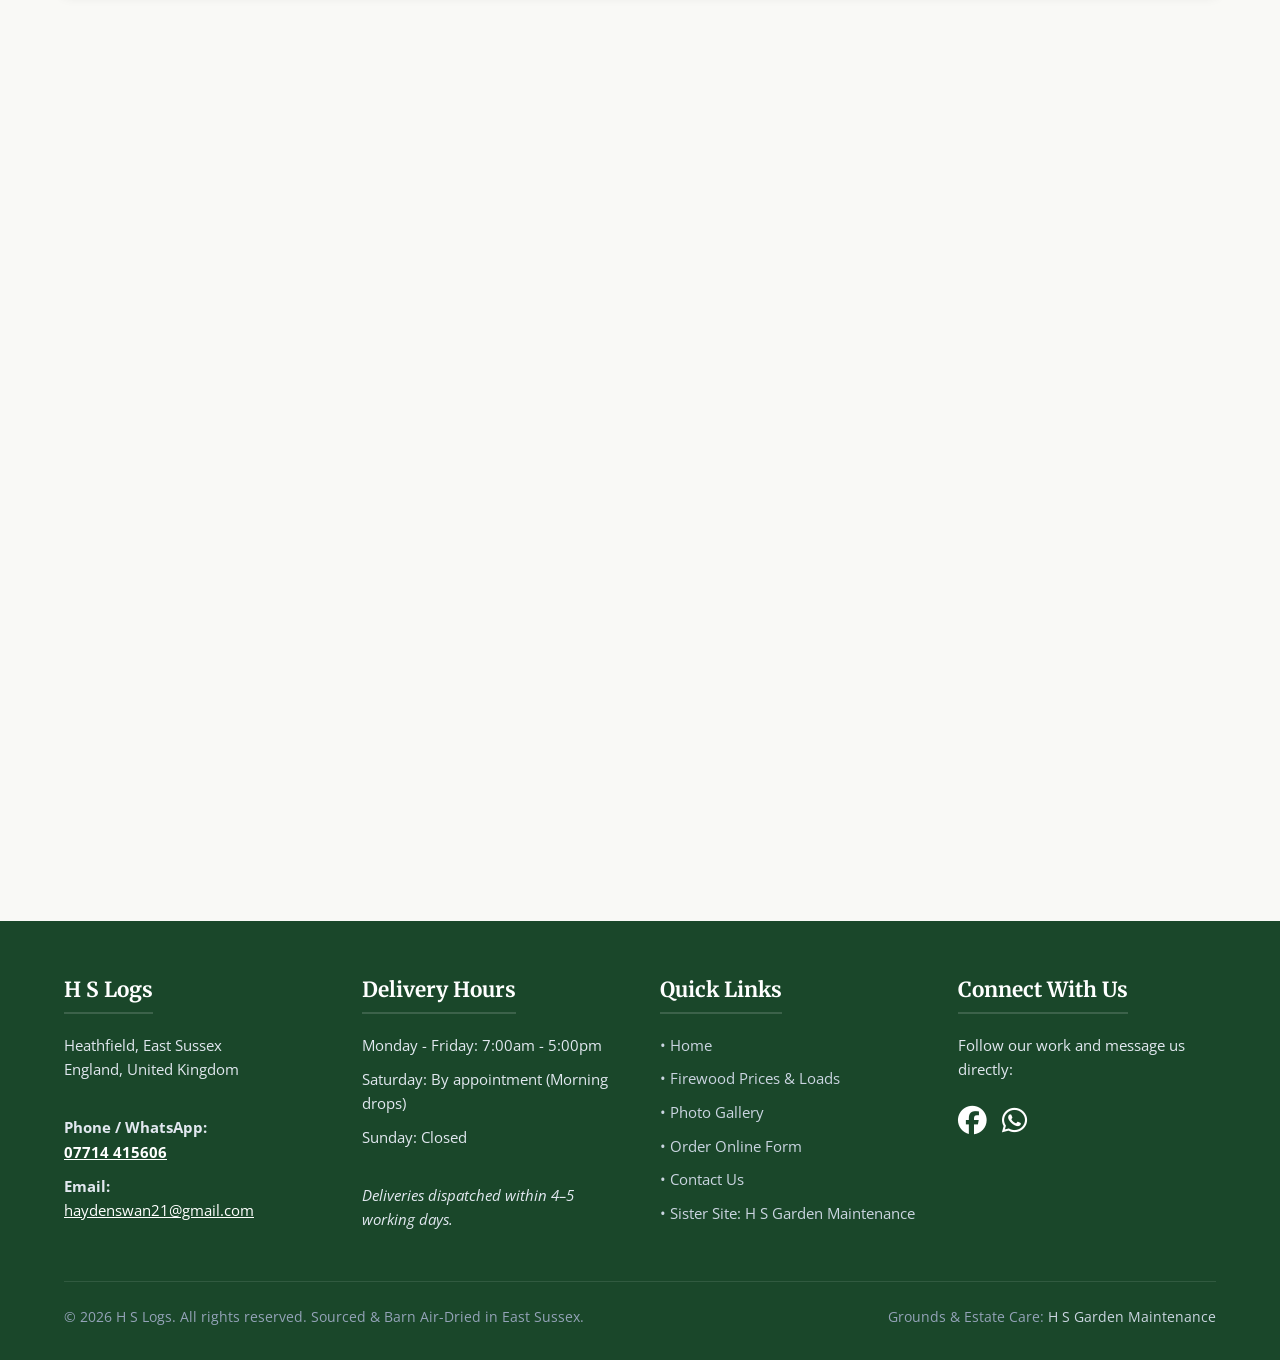
==== commit 5e2345af: "Fix Schema.org OfferCatalog items to eliminate Google Product rich result validation errors" ====
--- a/index.html
+++ b/index.html
@@ -60,33 +60,27 @@
         "itemListElement": [
           {
             "@type": "Offer",
-            "itemOffered": {
-              "@type": "Product",
-              "name": "Ton Bag Loose Seasoned Hardwood Logs",
-              "description": "Premium seasoned hardwood logs (under 20% moisture) delivered in a loose ton bag. £75 introductory offer for new website customers."
-            },
+            "name": "Ton Bag Loose Seasoned Hardwood Logs",
+            "description": "Premium seasoned hardwood logs (under 20% moisture) delivered in a loose ton bag. £75 introductory offer for new website customers.",
             "price": "80.00",
-            "priceCurrency": "GBP"
+            "priceCurrency": "GBP",
+            "url": "https://hslogs.co.uk/order.html"
           },
           {
             "@type": "Offer",
-            "itemOffered": {
-              "@type": "Product",
-              "name": "Half Transit Tipper Load Firewood",
-              "description": "Volume hardwood firewood delivered and tipped directly onto driveway or storage area."
-            },
+            "name": "Half Transit Tipper Load Firewood",
+            "description": "Volume hardwood firewood delivered and tipped directly onto driveway or storage area.",
             "price": "165.00",
-            "priceCurrency": "GBP"
+            "priceCurrency": "GBP",
+            "url": "https://hslogs.co.uk/order.html"
           },
           {
             "@type": "Offer",
-            "itemOffered": {
-              "@type": "Product",
-              "name": "Full Transit Tipper Load Firewood",
-              "description": "Bulk winter fuel for heavy residential burners and commercial pizza ovens."
-            },
+            "name": "Full Transit Tipper Load Firewood",
+            "description": "Bulk winter fuel for heavy residential burners and commercial pizza ovens.",
             "price": "330.00",
-            "priceCurrency": "GBP"
+            "priceCurrency": "GBP",
+            "url": "https://hslogs.co.uk/order.html"
           }
         ]
       },
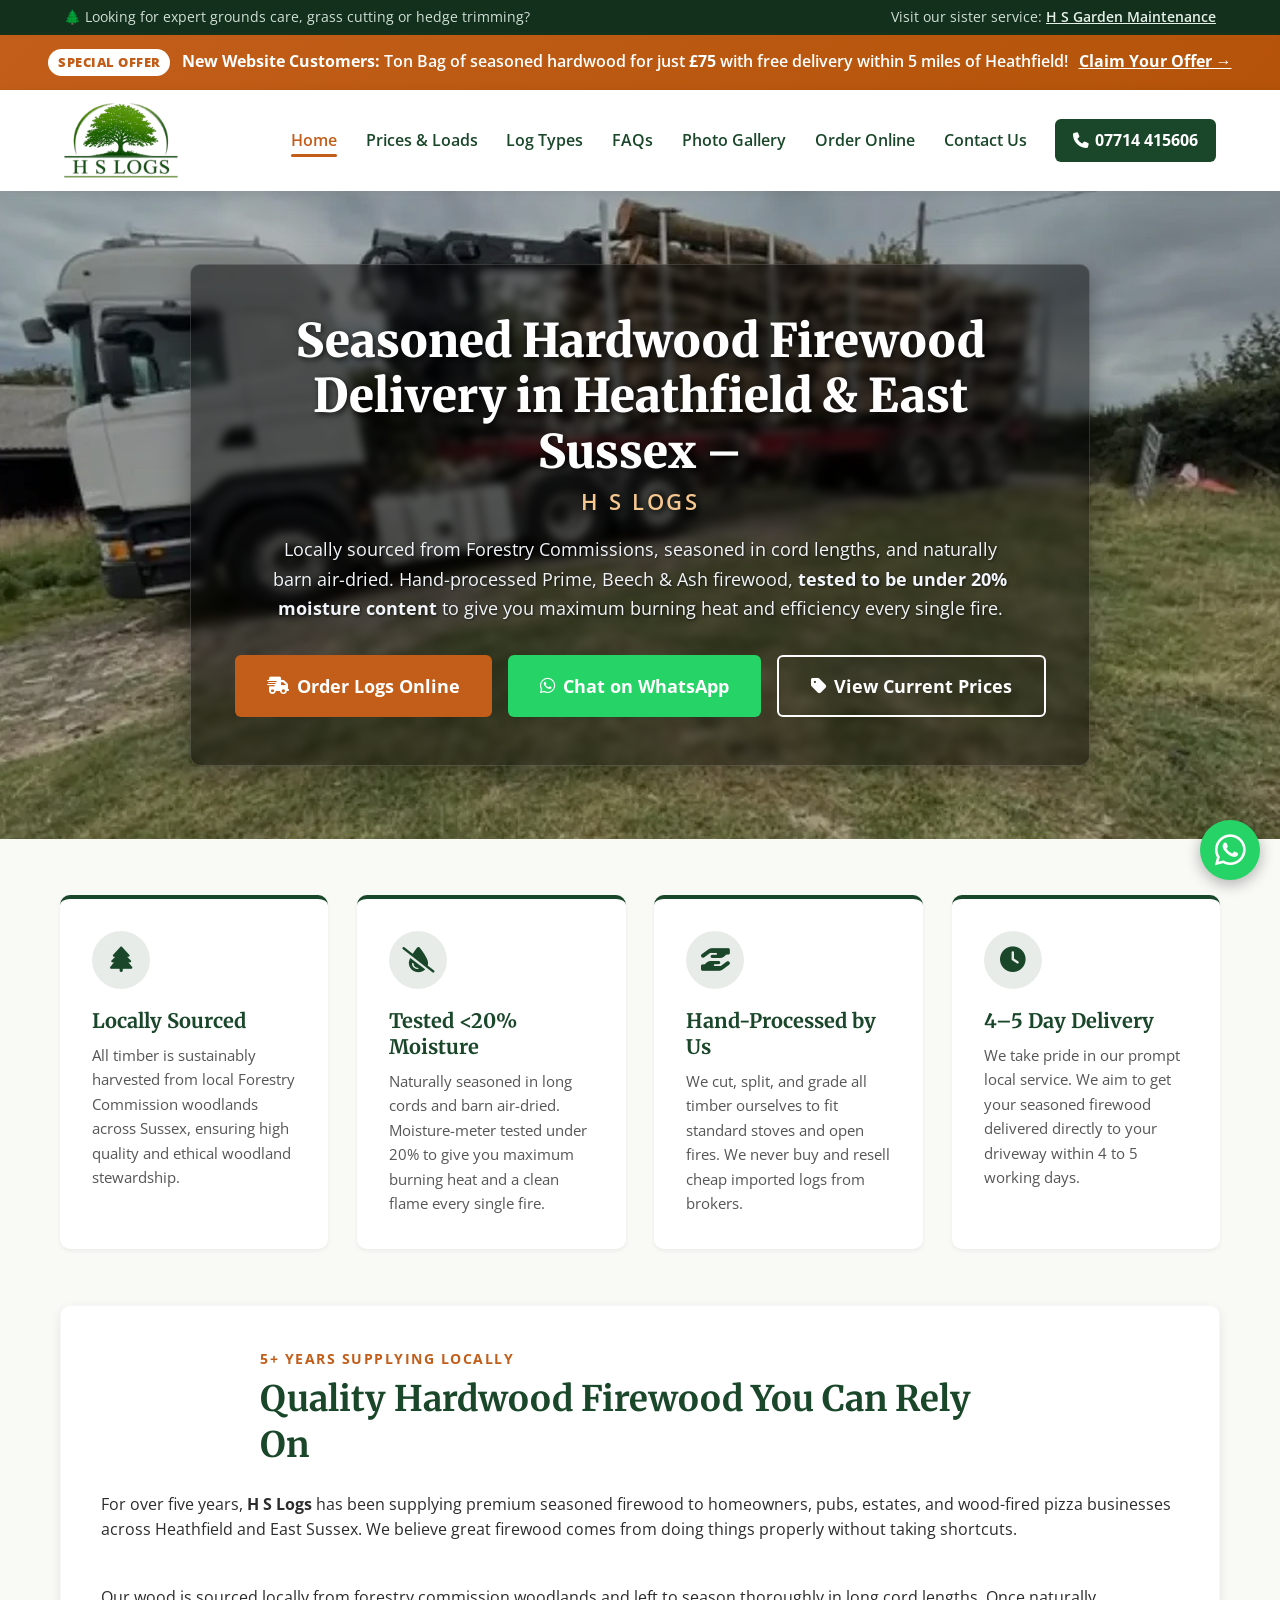
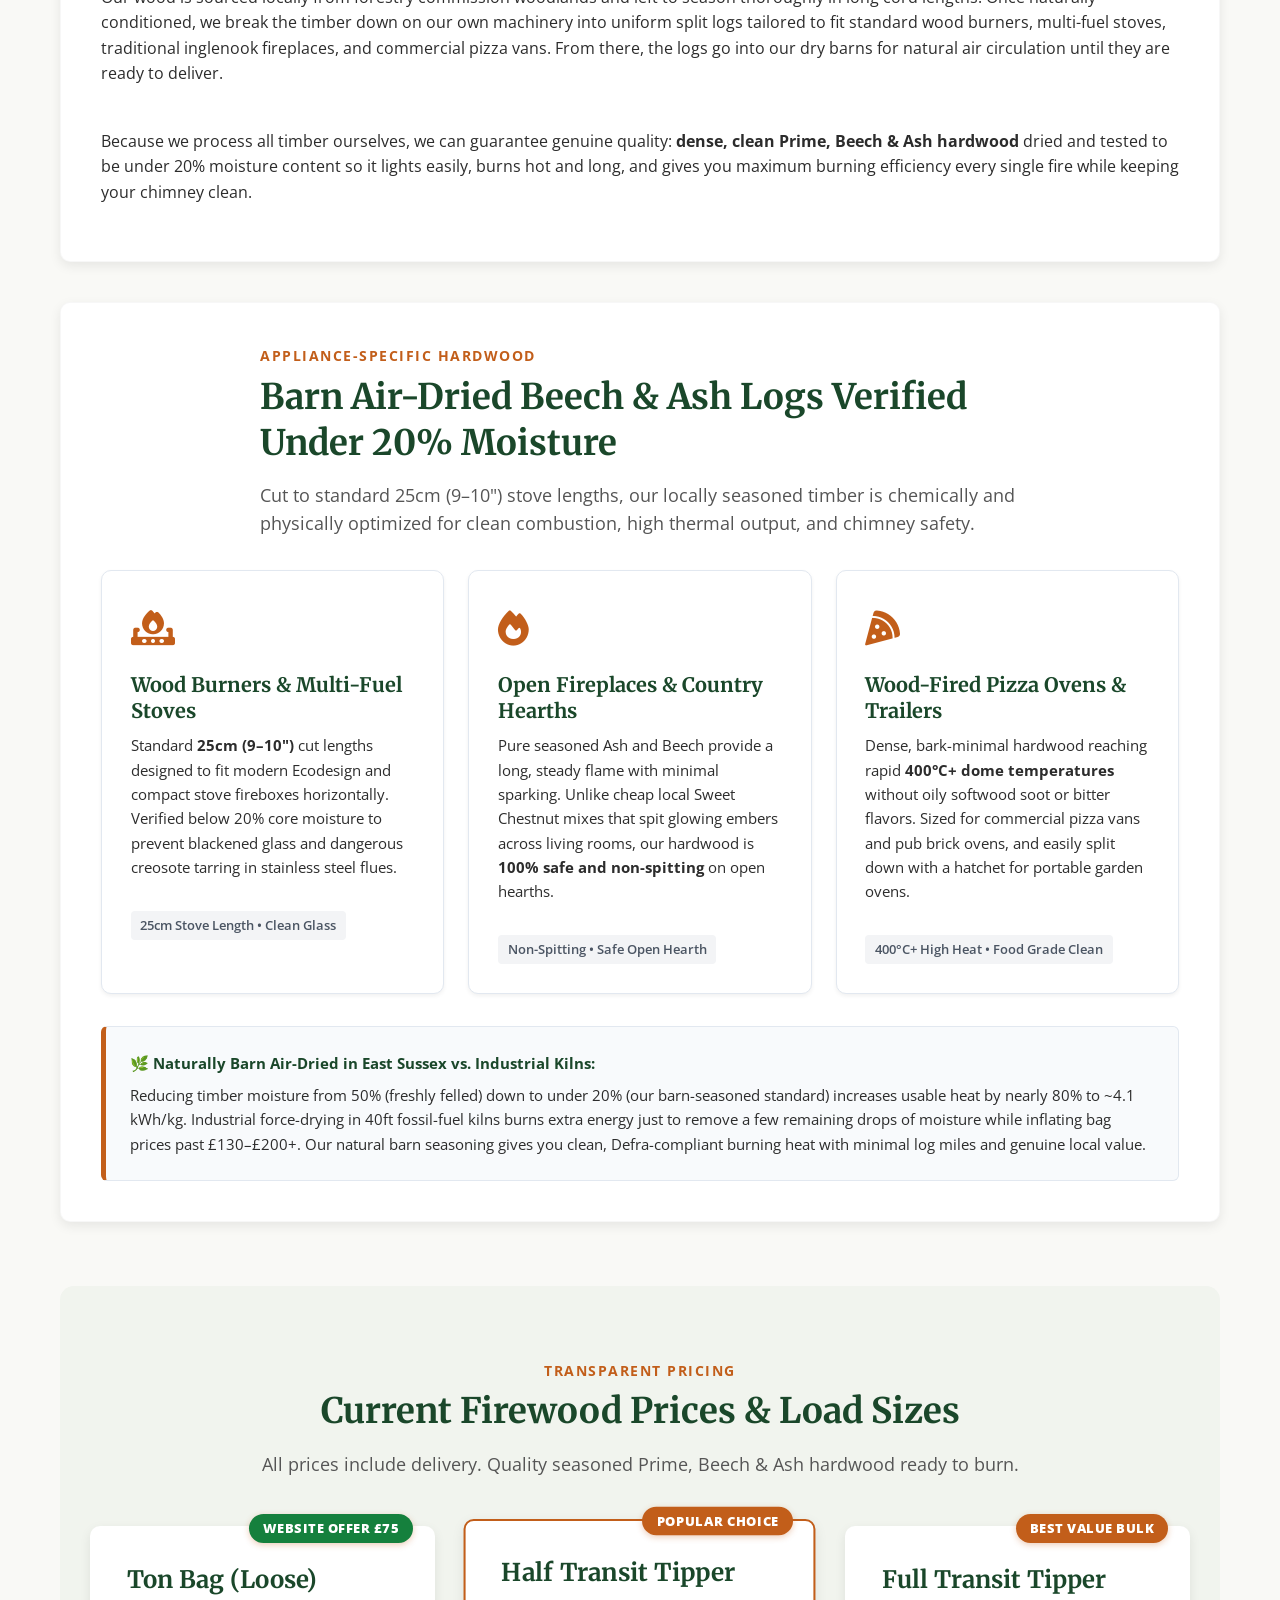
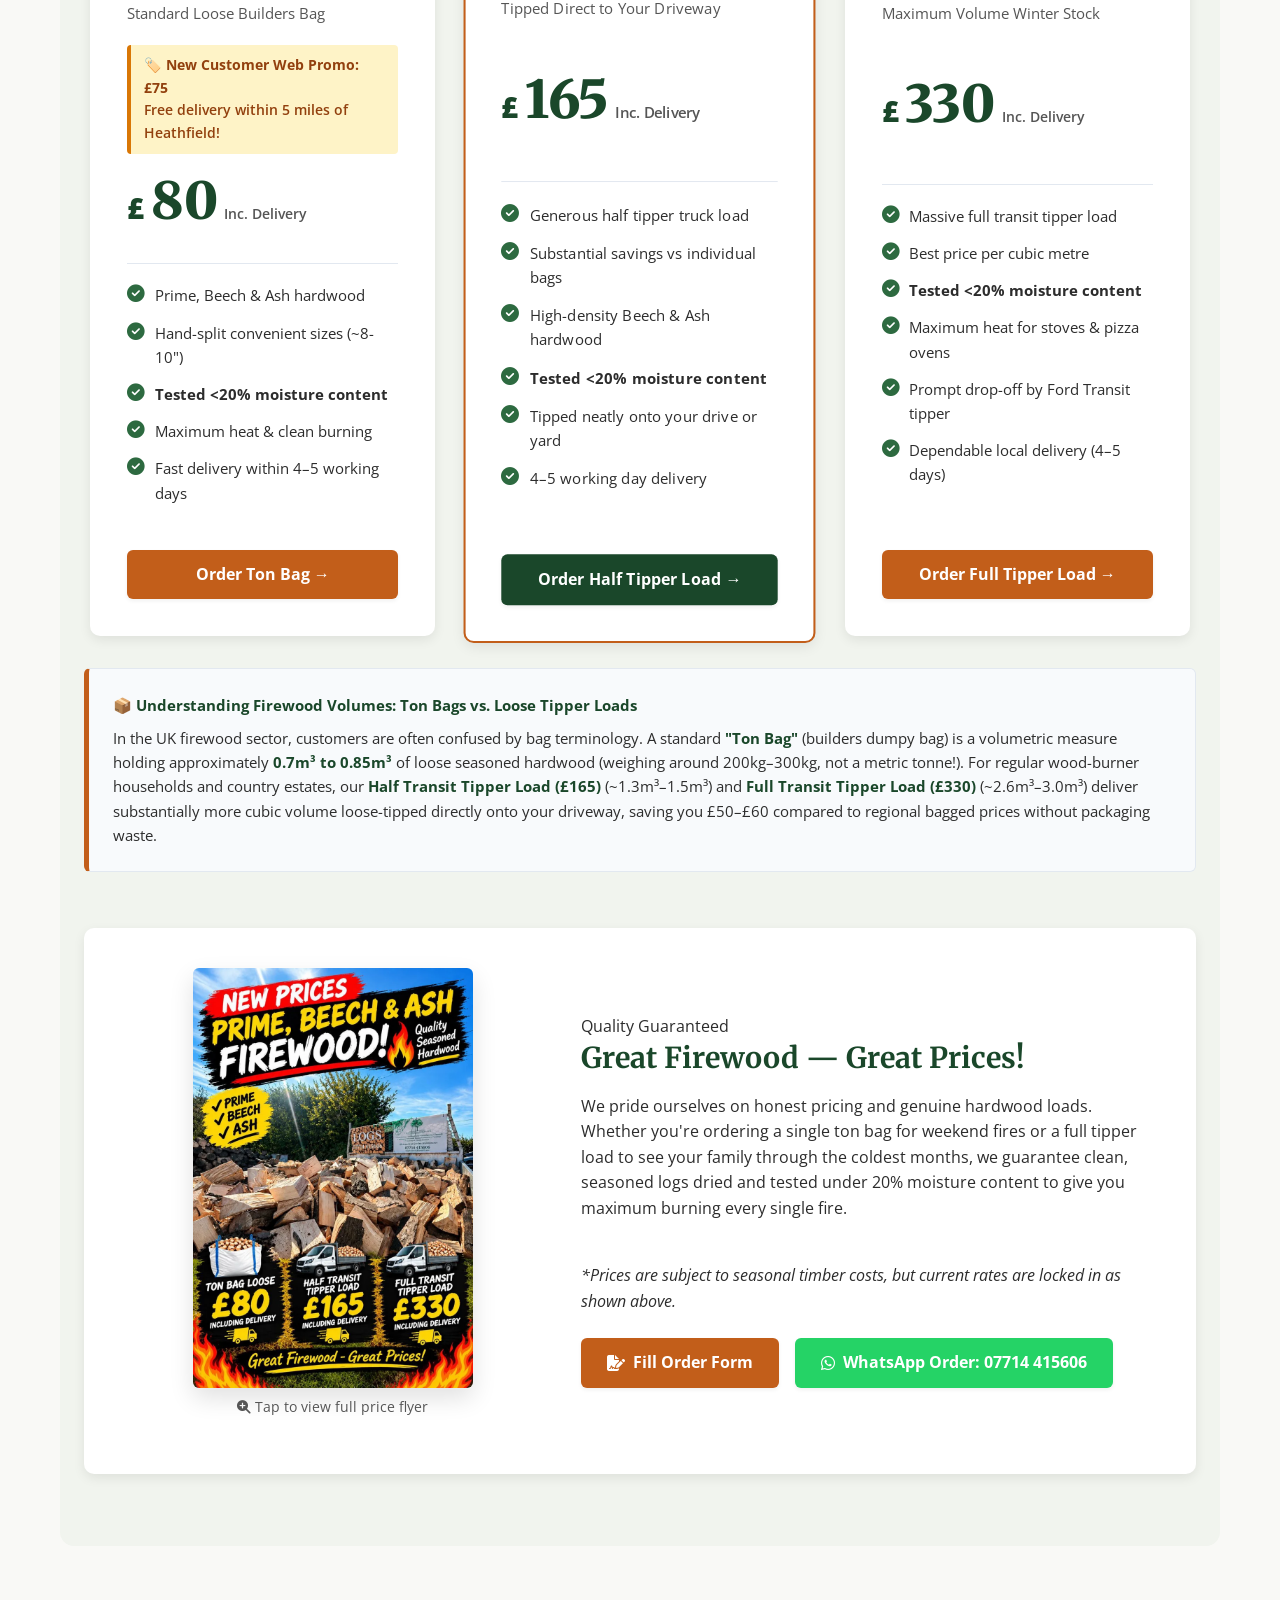
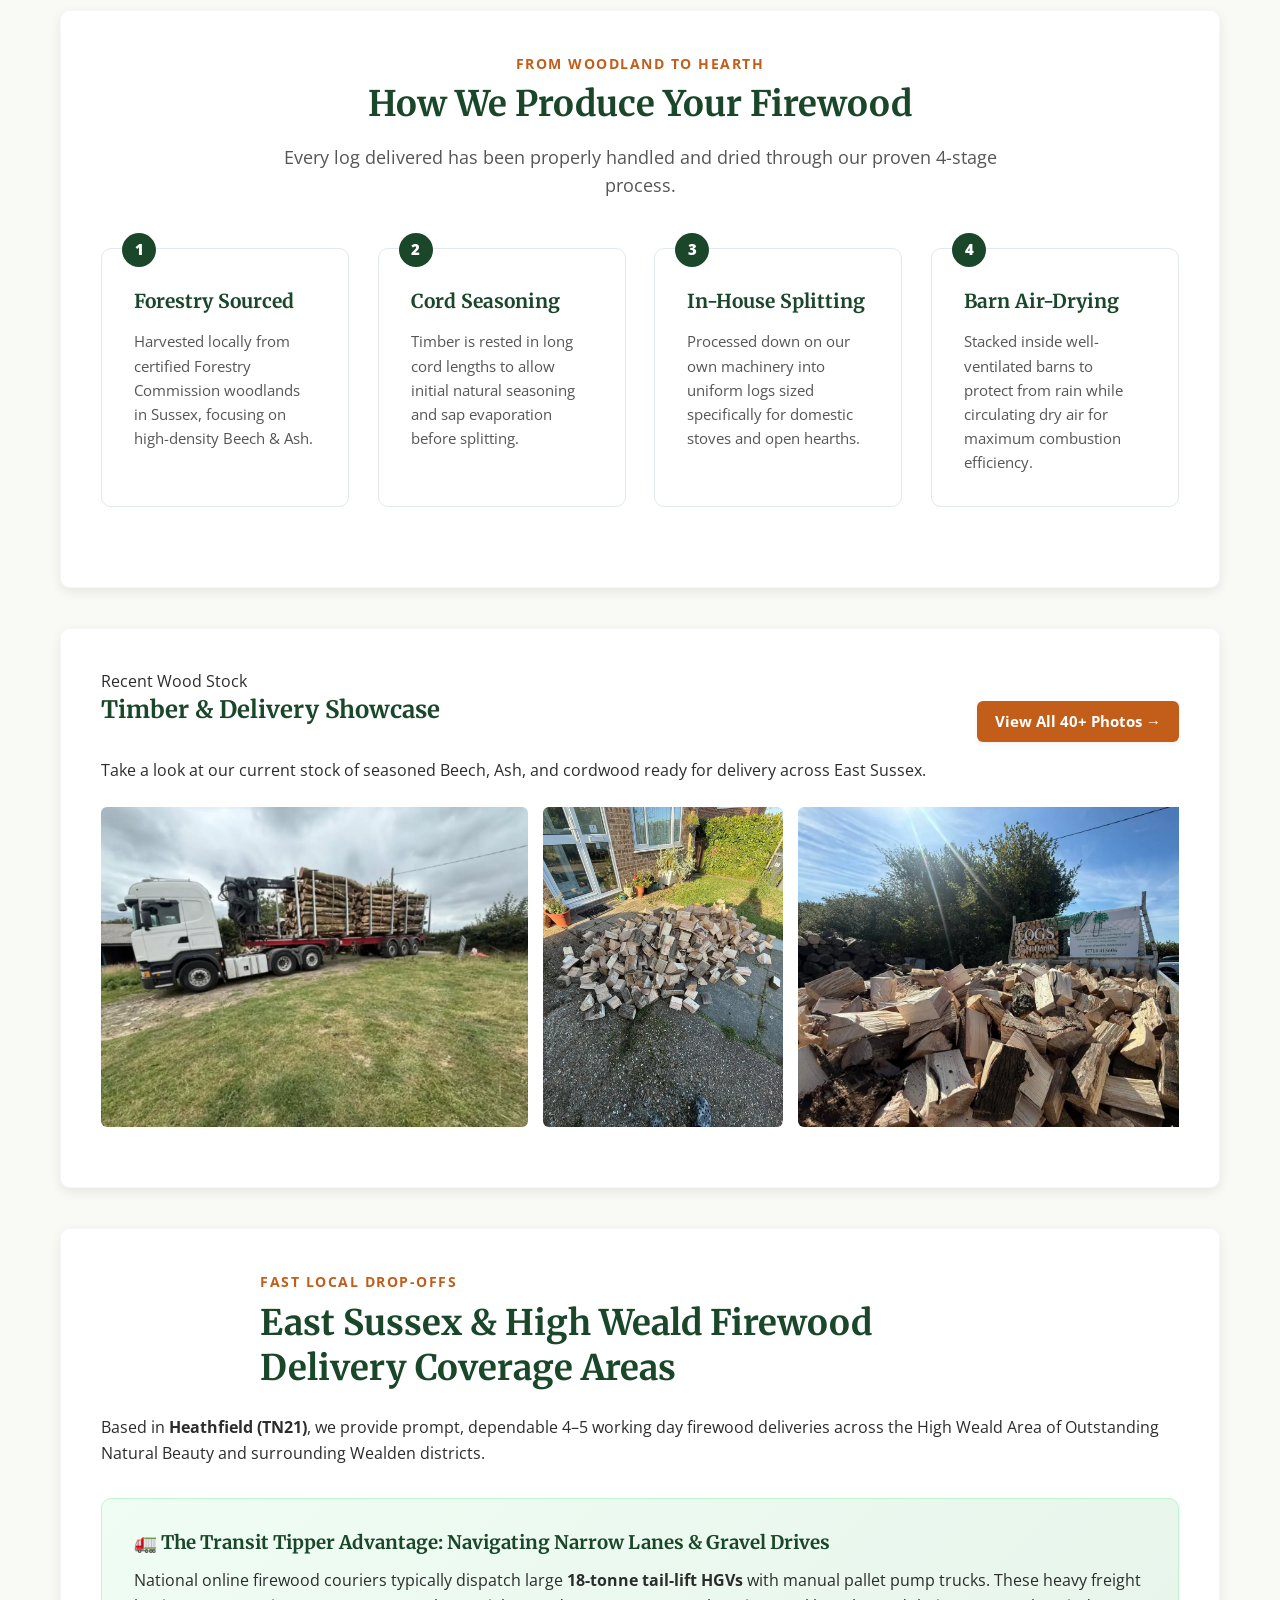
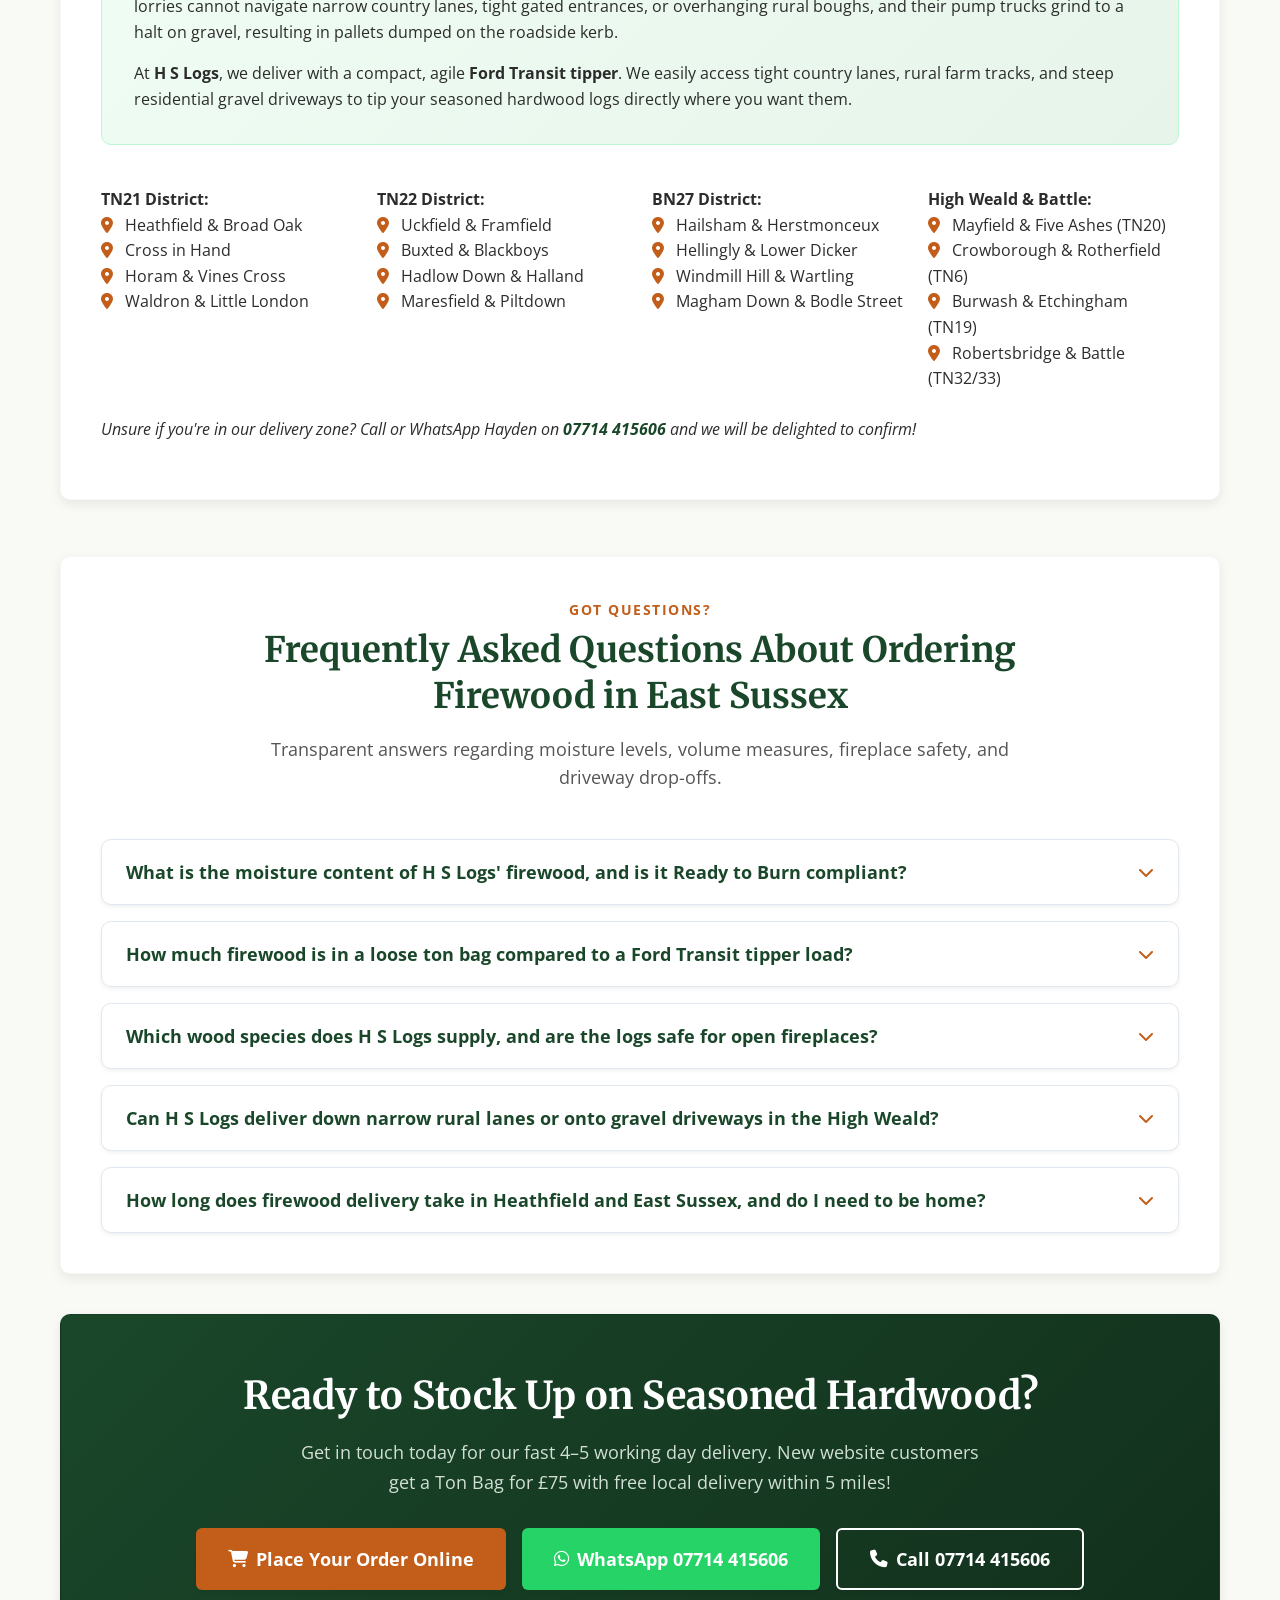
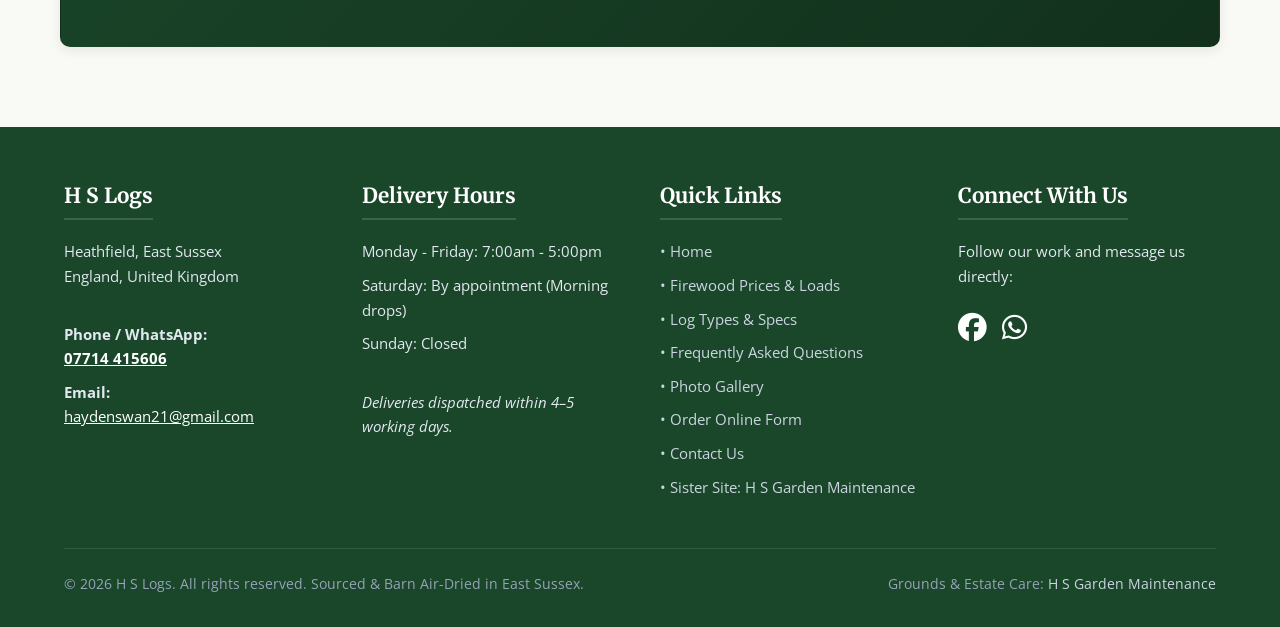
==== commit e265f543: "Implement Gemini 4 Argon Deep Research SEO Strategy: entity disambiguation, high-CTR metadata, appli" ====
--- a/index.html
+++ b/index.html
@@ -4,102 +4,157 @@
     <meta charset="UTF-8">
     <meta name="viewport" content="width=device-width, initial-scale=1.0">
     
-    <title>H S Logs | Seasoned Hardwood Firewood Deliveries Heathfield & East Sussex</title>
-    <meta name="description" content="Locally sourced, barn air-dried Prime, Beech & Ash seasoned firewood delivered across Heathfield, Hailsham, Uckfield, and East Sussex. Fast 4-5 day turnaround.">
+    <title>Firewood Delivery Heathfield &amp; East Sussex | H S Logs (TN21)</title>
+    <meta name="description" content="H S Logs supplies barn-dried seasoned hardwood logs (<20% moisture) across Heathfield &amp; East Sussex. Loose ton bags from £75 &amp; tipper loads from £165.">
     <link rel="canonical" href="https://hslogs.co.uk/">
 
     <!-- Open Graph Tags -->
     <meta property="og:type" content="website">
-    <meta property="og:title" content="H S Logs | Premium Seasoned Hardwood Delivered East Sussex">
-    <meta property="og:description" content="Local firewood specialist. High-heat Prime, Beech & Ash logs for wood burners, open fires, and pizza vans. Ton bags and transit tipper loads.">
+    <meta property="og:title" content="Firewood Delivery Heathfield &amp; East Sussex | H S Logs (TN21)">
+    <meta property="og:description" content="H S Logs supplies barn-dried seasoned hardwood logs (<20% moisture) across Heathfield &amp; East Sussex. Loose ton bags from £75 &amp; tipper loads from £165.">
     <meta property="og:url" content="https://hslogs.co.uk/">
     <meta property="og:image" content="https://hslogs.co.uk/images/prices.webp">
 
     <link rel="icon" type="image/x-icon" href="favicon.ico">
     <link rel="stylesheet" href="style.css">
 
-    <!-- Structured Data (Local Business Schema) -->
+    <!-- Structured Data (LocalBusiness & FAQPage Schema) -->
     <script type="application/ld+json">
     {
       "@context": "https://schema.org",
-      "@type": "LocalBusiness",
-      "name": "H S Logs",
-      "image": "https://hslogs.co.uk/images/logo.png",
-      "@id": "https://hslogs.co.uk",
-      "url": "https://hslogs.co.uk",
-      "telephone": "07714415606",
-      "email": "haydenswan21@gmail.com",
-      "priceRange": "£75 - £330",
-      "description": "Locally sourced and barn air-dried seasoned hardwood firewood delivered across Heathfield and East Sussex.",
-      "address": {
-        "@type": "PostalAddress",
-        "addressLocality": "Heathfield",
-        "addressRegion": "East Sussex",
-        "postalCode": "TN21",
-        "addressCountry": "GB"
-      },
-      "geo": {
-        "@type": "GeoCoordinates",
-        "latitude": 50.9686,
-        "longitude": 0.2524
-      },
-      "areaServed": [
-        "Heathfield",
-        "Cross in Hand",
-        "Horam",
-        "Hailsham",
-        "Uckfield",
-        "Mayfield",
-        "Burwash",
-        "Robertsbridge",
-        "East Sussex"
-      ],
-      "hasOfferCatalog": {
-        "@type": "OfferCatalog",
-        "name": "Seasoned Hardwood Firewood Packages",
-        "itemListElement": [
-          {
-            "@type": "Offer",
-            "name": "Ton Bag Loose Seasoned Hardwood Logs",
-            "description": "Premium seasoned hardwood logs (under 20% moisture) delivered in a loose ton bag. £75 introductory offer for new website customers.",
-            "price": "80.00",
-            "priceCurrency": "GBP",
-            "url": "https://hslogs.co.uk/order.html"
+      "@graph": [
+        {
+          "@type": "LocalBusiness",
+          "name": "H S Logs",
+          "image": "https://hslogs.co.uk/images/logo.png",
+          "@id": "https://hslogs.co.uk",
+          "url": "https://hslogs.co.uk",
+          "telephone": "07714415606",
+          "email": "haydenswan21@gmail.com",
+          "priceRange": "£75 - £330",
+          "description": "Locally sourced and barn air-dried seasoned hardwood firewood delivered across Heathfield and East Sussex.",
+          "address": {
+            "@type": "PostalAddress",
+            "addressLocality": "Heathfield",
+            "addressRegion": "East Sussex",
+            "postalCode": "TN21",
+            "addressCountry": "GB"
           },
-          {
-            "@type": "Offer",
-            "name": "Half Transit Tipper Load Firewood",
-            "description": "Volume hardwood firewood delivered and tipped directly onto driveway or storage area.",
-            "price": "165.00",
-            "priceCurrency": "GBP",
-            "url": "https://hslogs.co.uk/order.html"
+          "geo": {
+            "@type": "GeoCoordinates",
+            "latitude": 50.9686,
+            "longitude": 0.2524
           },
-          {
-            "@type": "Offer",
-            "name": "Full Transit Tipper Load Firewood",
-            "description": "Bulk winter fuel for heavy residential burners and commercial pizza ovens.",
-            "price": "330.00",
-            "priceCurrency": "GBP",
-            "url": "https://hslogs.co.uk/order.html"
-          }
-        ]
-      },
-      "openingHoursSpecification": [
-        {
-          "@type": "OpeningHoursSpecification",
-          "dayOfWeek": ["Monday", "Tuesday", "Wednesday", "Thursday", "Friday"],
-          "opens": "07:00",
-          "closes": "17:00"
+          "areaServed": [
+            "Heathfield",
+            "Cross in Hand",
+            "Horam",
+            "Vines Cross",
+            "Hailsham",
+            "Herstmonceux",
+            "Uckfield",
+            "Framfield",
+            "Mayfield",
+            "Five Ashes",
+            "Burwash",
+            "Robertsbridge",
+            "Battle",
+            "Crowborough",
+            "East Sussex"
+          ],
+          "hasOfferCatalog": {
+            "@type": "OfferCatalog",
+            "name": "Seasoned Hardwood Firewood Packages",
+            "itemListElement": [
+              {
+                "@type": "Offer",
+                "name": "Loose Ton Bag Seasoned Hardwood Logs",
+                "description": "Generous builders dumpy bag (~0.7m³–0.85m³) of barn-dried Beech & Ash (<20% moisture). £75 web promo / £80 standard.",
+                "price": "80.00",
+                "priceCurrency": "GBP",
+                "url": "https://hslogs.co.uk/order.html"
+              },
+              {
+                "@type": "Offer",
+                "name": "Half Ford Transit Tipper Load Firewood",
+                "description": "Generous loose-tipped bulk load (~1.3m³–1.5m³) tipped direct to driveway. £60 saving vs regional competitors.",
+                "price": "165.00",
+                "priceCurrency": "GBP",
+                "url": "https://hslogs.co.uk/order.html"
+              },
+              {
+                "@type": "Offer",
+                "name": "Full Ford Transit Tipper Load Firewood",
+                "description": "Maximum volume bulk winter stock (~2.6m³–3.0m³) for country estates, heavy stove users & pizza ovens.",
+                "price": "330.00",
+                "priceCurrency": "GBP",
+                "url": "https://hslogs.co.uk/order.html"
+              }
+            ]
+          },
+          "openingHoursSpecification": [
+            {
+              "@type": "OpeningHoursSpecification",
+              "dayOfWeek": ["Monday", "Tuesday", "Wednesday", "Thursday", "Friday"],
+              "opens": "07:00",
+              "closes": "17:00"
+            },
+            {
+              "@type": "OpeningHoursSpecification",
+              "dayOfWeek": ["Saturday"],
+              "opens": "08:00",
+              "closes": "13:00"
+            }
+          ],
+          "sameAs": [
+            "https://www.facebook.com/H-S-Gardening-maintenance-315414229382232"
+          ]
         },
         {
-          "@type": "OpeningHoursSpecification",
-          "dayOfWeek": ["Saturday"],
-          "opens": "08:00",
-          "closes": "13:00"
+          "@type": "FAQPage",
+          "mainEntity": [
+            {
+              "@type": "Question",
+              "name": "What is the moisture content of H S Logs' firewood, and is it Ready to Burn compliant?",
+              "acceptedAnswer": {
+                "@type": "Answer",
+                "text": "All firewood supplied by H S Logs is barn air-dried in East Sussex and verified with a calibrated digital pin moisture meter on a freshly split core face to ensure a moisture content below 20%. This meets the UK Ready to Burn standard (<20% moisture), delivering around 4.1 kWh/kg of clean heat without tarring stove flues or blackening glass."
+              }
+            },
+            {
+              "@type": "Question",
+              "name": "How much firewood is in a loose ton bag compared to a Ford Transit tipper load?",
+              "acceptedAnswer": {
+                "@type": "Answer",
+                "text": "In the UK firewood trade, a 'ton bag' (builders dumpy bag) is a volumetric measure holding approximately 0.7m³ to 0.85m³ of loose seasoned hardwood logs, weighing roughly 200kg to 300kg. For households burning regularly, our Half Ford Transit Tipper Load (£165) and Full Tipper Load (£330) provide loose-tipped bulk volumes equivalent to multiple builders bags without packaging waste."
+              }
+            },
+            {
+              "@type": "Question",
+              "name": "Which wood species does H S Logs supply, and are the logs safe for open fireplaces?",
+              "acceptedAnswer": {
+                "@type": "Answer",
+                "text": "H S Logs supplies locally sourced, barn-seasoned East Sussex hardwoods consisting primarily of Beech, Ash, and mixed native hardwood. Unlike Sweet Chestnut coppice mixes—which frequently spit glowing embers and should only be used in closed stoves—seasoned Ash and Beech burn with a steady, high-calorie flame and minimal sparking, making them ideal for both open fireplaces and enclosed log burners."
+              }
+            },
+            {
+              "@type": "Question",
+              "name": "Can H S Logs deliver down narrow rural lanes or onto gravel driveways in the High Weald?",
+              "acceptedAnswer": {
+                "@type": "Answer",
+                "text": "Yes. Unlike national pallet couriers that operate heavy 18-tonne tail-lift lorries and pump trucks unable to traverse gravel drives or steep inclines, H S Logs operates a compact Ford Transit tipper. Our vehicle easily navigates tight High Weald country lanes, low overhanging trees, and narrow gated entrances to tip logs directly onto your driveway."
+              }
+            },
+            {
+              "@type": "Question",
+              "name": "How long does firewood delivery take in Heathfield and East Sussex, and do I need to be home?",
+              "acceptedAnswer": {
+                "@type": "Answer",
+                "text": "We offer prompt 4–5 working day delivery across Heathfield (TN21), Uckfield (TN22), Hailsham (BN27), Crowborough, Battle, and surrounding East Sussex villages. You do not need to be at home; provided clear drop-off instructions are given when ordering, Hayden can tip or place your load directly in your designated driveway location."
+              }
+            }
+          ]
         }
-      ],
-      "sameAs": [
-        "https://www.facebook.com/H-S-Gardening-maintenance-315414229382232"
       ]
     }
     </script>
@@ -133,6 +188,8 @@
             <ul class="nav-links">
                 <li><a href="index.html" class="active">Home</a></li>
                 <li><a href="#pricing">Prices & Loads</a></li>
+                <li><a href="#appliances">Log Types</a></li>
+                <li><a href="#faqs">FAQs</a></li>
                 <li><a href="gallery.html">Photo Gallery</a></li>
                 <li><a href="order.html">Order Online</a></li>
                 <li><a href="contact.html">Contact Us</a></li>
@@ -147,7 +204,7 @@
             <source src="images/logs_hero.mp4" type="video/mp4">
         </video>
         <div class="hero-content">
-            <h1>Prime Seasoned Hardwood Firewood <span class="hero-subtext">Delivered Across East Sussex</span></h1>
+            <h1>Seasoned Hardwood Firewood Delivery in Heathfield &amp; East Sussex – <span class="hero-subtext">H S Logs</span></h1>
             <p>Locally sourced from Forestry Commissions, seasoned in cord lengths, and naturally barn air-dried. Hand-processed Prime, Beech &amp; Ash firewood, <strong>tested to be under 20% moisture content</strong> to give you maximum burning heat and efficiency every single fire.</p>
             <div class="hero-actions">
                 <a href="order.html" class="btn btn-wood btn-lg"><i class="fas fa-truck-fast"></i> Order Logs Online</a>
@@ -197,6 +254,47 @@
             <p>Because we process all timber ourselves, we can guarantee genuine quality: <strong>dense, clean Prime, Beech &amp; Ash hardwood</strong> dried and tested to be under 20% moisture content so it lights easily, burns hot and long, and gives you maximum burning efficiency every single fire while keeping your chimney clean.</p>
         </div>
 
+        <!-- Appliance Specific Specification Section -->
+        <section id="appliances" class="content-block reveal">
+            <div class="section-header" style="text-align: left; margin-bottom: 1.5rem;">
+                <span class="sub-badge">Appliance-Specific Hardwood</span>
+                <h2>Barn Air-Dried Beech &amp; Ash Logs Verified Under 20% Moisture</h2>
+                <p>Cut to standard 25cm (9–10") stove lengths, our locally seasoned timber is chemically and physically optimized for clean combustion, high thermal output, and chimney safety.</p>
+            </div>
+
+            <div class="appliance-grid">
+                <!-- Appliance 1: Wood Burners -->
+                <div class="appliance-card">
+                    <div class="appliance-icon"><i class="fas fa-fire-burner"></i></div>
+                    <h3>Wood Burners &amp; Multi-Fuel Stoves</h3>
+                    <p>Standard <strong>25cm (9–10")</strong> cut lengths designed to fit modern Ecodesign and compact stove fireboxes horizontally. Verified below 20% core moisture to prevent blackened glass and dangerous creosote tarring in stainless steel flues.</p>
+                    <span class="appliance-tag">25cm Stove Length &bull; Clean Glass</span>
+                </div>
+
+                <!-- Appliance 2: Open Fireplaces -->
+                <div class="appliance-card">
+                    <div class="appliance-icon"><i class="fas fa-fire"></i></div>
+                    <h3>Open Fireplaces &amp; Country Hearths</h3>
+                    <p>Pure seasoned Ash and Beech provide a long, steady flame with minimal sparking. Unlike cheap local Sweet Chestnut mixes that spit glowing embers across living rooms, our hardwood is <strong>100% safe and non-spitting</strong> on open hearths.</p>
+                    <span class="appliance-tag">Non-Spitting &bull; Safe Open Hearth</span>
+                </div>
+
+                <!-- Appliance 3: Pizza Ovens -->
+                <div class="appliance-card">
+                    <div class="appliance-icon"><i class="fas fa-pizza-slice"></i></div>
+                    <h3>Wood-Fired Pizza Ovens &amp; Trailers</h3>
+                    <p>Dense, bark-minimal hardwood reaching rapid <strong>400°C+ dome temperatures</strong> without oily softwood soot or bitter flavors. Sized for commercial pizza vans and pub brick ovens, and easily split down with a hatchet for portable garden ovens.</p>
+                    <span class="appliance-tag">400°C+ High Heat &bull; Food Grade Clean</span>
+                </div>
+            </div>
+
+            <!-- Naturally Barn Air-Dried vs Kiln Callout -->
+            <div class="volume-explainer" style="margin-top: 2rem;">
+                <strong>🌿 Naturally Barn Air-Dried in East Sussex vs. Industrial Kilns:</strong>
+                <p style="margin-top: 0.5rem; margin-bottom: 0;">Reducing timber moisture from 50% (freshly felled) down to under 20% (our barn-seasoned standard) increases usable heat by nearly 80% to ~4.1 kWh/kg. Industrial force-drying in 40ft fossil-fuel kilns burns extra energy just to remove a few remaining drops of moisture while inflating bag prices past £130–£200+. Our natural barn seasoning gives you clean, Defra-compliant burning heat with minimal log miles and genuine local value.</p>
+            </div>
+        </section>
+
         <!-- PRICING PACKAGES SECTION -->
         <section id="pricing" class="pricing-section reveal">
             <div class="section-header">
@@ -287,6 +385,12 @@
 
                     <a href="order.html?package=tipper-full" class="btn btn-wood btn-block">Order Full Tipper Load &rarr;</a>
                 </div>
+            </div>
+
+            <!-- Volumetric Unit Explainer Callout -->
+            <div class="volume-explainer reveal">
+                <strong>📦 Understanding Firewood Volumes: Ton Bags vs. Loose Tipper Loads</strong>
+                <p style="margin-top: 0.5rem; margin-bottom: 0;">In the UK firewood sector, customers are often confused by bag terminology. A standard <strong>"Ton Bag"</strong> (builders dumpy bag) is a volumetric measure holding approximately <strong>0.7m³ to 0.85m³</strong> of loose seasoned hardwood (weighing around 200kg–300kg, not a metric tonne!). For regular wood-burner households and country estates, our <strong>Half Transit Tipper Load (£165)</strong> (~1.3m³–1.5m³) and <strong>Full Transit Tipper Load (£330)</strong> (~2.6m³–3.0m³) deliver substantially more cubic volume loose-tipped directly onto your driveway, saving you £50–£60 compared to regional bagged prices without packaging waste.</p>
             </div>
 
             <!-- Price Flyer Banner Showcase -->
@@ -370,30 +474,117 @@
         <div class="content-block reveal">
             <div class="section-header" style="text-align: left; margin-bottom: 1.5rem;">
                 <span class="sub-badge">Fast Local Drop-Offs</span>
-                <h2>Areas We Deliver To Across East Sussex</h2>
-            </div>
-            <p>Based in <strong>Heathfield (TN21)</strong>, we provide prompt, reliable firewood deliveries across the High Weald and surrounding districts. Our compact Ford Transit tipper can access tight driveways, rural country lanes, and residential properties with ease.</p>
+                <h2>East Sussex &amp; High Weald Firewood Delivery Coverage Areas</h2>
+            </div>
+            <p>Based in <strong>Heathfield (TN21)</strong>, we provide prompt, dependable 4–5 working day firewood deliveries across the High Weald Area of Outstanding Natural Beauty and surrounding Wealden districts.</p>
+            
+            <!-- Transit Tipper Vehicle Advantage Callout -->
+            <div class="transit-advantage">
+                <h3>🚛 The Transit Tipper Advantage: Navigating Narrow Lanes &amp; Gravel Drives</h3>
+                <p>National online firewood couriers typically dispatch large <strong>18-tonne tail-lift HGVs</strong> with manual pallet pump trucks. These heavy freight lorries cannot navigate narrow country lanes, tight gated entrances, or overhanging rural boughs, and their pump trucks grind to a halt on gravel, resulting in pallets dumped on the roadside kerb.</p>
+                <p style="margin-top: 0.6rem; margin-bottom: 0;">At <strong>H S Logs</strong>, we deliver with a compact, agile <strong>Ford Transit tipper</strong>. We easily access tight country lanes, rural farm tracks, and steep residential gravel driveways to tip your seasoned hardwood logs directly where you want them.</p>
+            </div>
+
             <br>
-            <div style="display: grid; grid-template-columns: repeat(auto-fit, minmax(200px, 1fr)); gap: 1rem; margin-top: 1rem;">
+            <div style="display: grid; grid-template-columns: repeat(auto-fit, minmax(220px, 1fr)); gap: 1.5rem; margin-top: 1rem;">
                 <ul style="list-style: none;">
-                    <li><i class="fas fa-location-dot" style="color: var(--wood-accent); margin-right: 8px;"></i> Heathfield (TN21)</li>
+                    <li><strong>TN21 District:</strong></li>
+                    <li><i class="fas fa-location-dot" style="color: var(--wood-accent); margin-right: 8px;"></i> Heathfield &amp; Broad Oak</li>
                     <li><i class="fas fa-location-dot" style="color: var(--wood-accent); margin-right: 8px;"></i> Cross in Hand</li>
                     <li><i class="fas fa-location-dot" style="color: var(--wood-accent); margin-right: 8px;"></i> Horam &amp; Vines Cross</li>
+                    <li><i class="fas fa-location-dot" style="color: var(--wood-accent); margin-right: 8px;"></i> Waldron &amp; Little London</li>
                 </ul>
                 <ul style="list-style: none;">
-                    <li><i class="fas fa-location-dot" style="color: var(--wood-accent); margin-right: 8px;"></i> Hailsham &amp; Herstmonceux</li>
+                    <li><strong>TN22 District:</strong></li>
                     <li><i class="fas fa-location-dot" style="color: var(--wood-accent); margin-right: 8px;"></i> Uckfield &amp; Framfield</li>
-                    <li><i class="fas fa-location-dot" style="color: var(--wood-accent); margin-right: 8px;"></i> Mayfield &amp; Five Ashes</li>
+                    <li><i class="fas fa-location-dot" style="color: var(--wood-accent); margin-right: 8px;"></i> Buxted &amp; Blackboys</li>
+                    <li><i class="fas fa-location-dot" style="color: var(--wood-accent); margin-right: 8px;"></i> Hadlow Down &amp; Halland</li>
+                    <li><i class="fas fa-location-dot" style="color: var(--wood-accent); margin-right: 8px;"></i> Maresfield &amp; Piltdown</li>
                 </ul>
                 <ul style="list-style: none;">
-                    <li><i class="fas fa-location-dot" style="color: var(--wood-accent); margin-right: 8px;"></i> Burwash &amp; Etchingham</li>
-                    <li><i class="fas fa-location-dot" style="color: var(--wood-accent); margin-right: 8px;"></i> Robertsbridge &amp; Battle</li>
-                    <li><i class="fas fa-location-dot" style="color: var(--wood-accent); margin-right: 8px;"></i> Surrounding East Sussex areas</li>
+                    <li><strong>BN27 District:</strong></li>
+                    <li><i class="fas fa-location-dot" style="color: var(--wood-accent); margin-right: 8px;"></i> Hailsham &amp; Herstmonceux</li>
+                    <li><i class="fas fa-location-dot" style="color: var(--wood-accent); margin-right: 8px;"></i> Hellingly &amp; Lower Dicker</li>
+                    <li><i class="fas fa-location-dot" style="color: var(--wood-accent); margin-right: 8px;"></i> Windmill Hill &amp; Wartling</li>
+                    <li><i class="fas fa-location-dot" style="color: var(--wood-accent); margin-right: 8px;"></i> Magham Down &amp; Bodle Street</li>
                 </ul>
+                <ul style="list-style: none;">
+                    <li><strong>High Weald &amp; Battle:</strong></li>
+                    <li><i class="fas fa-location-dot" style="color: var(--wood-accent); margin-right: 8px;"></i> Mayfield &amp; Five Ashes (TN20)</li>
+                    <li><i class="fas fa-location-dot" style="color: var(--wood-accent); margin-right: 8px;"></i> Crowborough &amp; Rotherfield (TN6)</li>
+                    <li><i class="fas fa-location-dot" style="color: var(--wood-accent); margin-right: 8px;"></i> Burwash &amp; Etchingham (TN19)</li>
+                    <li><i class="fas fa-location-dot" style="color: var(--wood-accent); margin-right: 8px;"></i> Robertsbridge &amp; Battle (TN32/33)</li>
+                </ul>
             </div>
             <br>
-            <p><em>Unsure if you're in our delivery zone? Call or WhatsApp us on <a href="tel:07714415606"><strong>07714 415606</strong></a> and we will be delighted to confirm!</em></p>
-        </div>
+            <p><em>Unsure if you're in our delivery zone? Call or WhatsApp Hayden on <a href="tel:07714415606"><strong>07714 415606</strong></a> and we will be delighted to confirm!</em></p>
+        </div>
+
+        <!-- Frequently Asked Questions (PAA Snippet Section) -->
+        <section id="faqs" class="faq-section content-block reveal">
+            <div class="section-header">
+                <span class="sub-badge">Got Questions?</span>
+                <h2>Frequently Asked Questions About Ordering Firewood in East Sussex</h2>
+                <p>Transparent answers regarding moisture levels, volume measures, fireplace safety, and driveway drop-offs.</p>
+            </div>
+
+            <div class="faq-accordion">
+                <!-- FAQ 1 -->
+                <div class="faq-item">
+                    <button class="faq-question" aria-expanded="false">
+                        <span>What is the moisture content of H S Logs' firewood, and is it Ready to Burn compliant?</span>
+                        <i class="fas fa-chevron-down faq-icon"></i>
+                    </button>
+                    <div class="faq-answer">
+                        <p>All firewood supplied by H S Logs is barn air-dried in East Sussex and verified with a calibrated digital pin moisture meter on a freshly split core face to ensure a moisture content below 20%. This meets the UK Ready to Burn standard (&lt;20% moisture), delivering around 4.1 kWh/kg of clean heat without tarring stove flues or blackening glass.</p>
+                    </div>
+                </div>
+
+                <!-- FAQ 2 -->
+                <div class="faq-item">
+                    <button class="faq-question" aria-expanded="false">
+                        <span>How much firewood is in a loose ton bag compared to a Ford Transit tipper load?</span>
+                        <i class="fas fa-chevron-down faq-icon"></i>
+                    </button>
+                    <div class="faq-answer">
+                        <p>In the UK firewood trade, a "ton bag" (builders dumpy bag) is a volumetric measure holding approximately 0.7m³ to 0.85m³ of loose seasoned hardwood logs, weighing roughly 200kg to 300kg. For households burning regularly, our Half Ford Transit Tipper Load (£165) and Full Tipper Load (£330) provide loose-tipped bulk volumes equivalent to multiple builders bags without packaging waste.</p>
+                    </div>
+                </div>
+
+                <!-- FAQ 3 -->
+                <div class="faq-item">
+                    <button class="faq-question" aria-expanded="false">
+                        <span>Which wood species does H S Logs supply, and are the logs safe for open fireplaces?</span>
+                        <i class="fas fa-chevron-down faq-icon"></i>
+                    </button>
+                    <div class="faq-answer">
+                        <p>H S Logs supplies locally sourced, barn-seasoned East Sussex hardwoods consisting primarily of Beech, Ash, and mixed native hardwood. Unlike Sweet Chestnut coppice mixes—which frequently spit glowing embers and should only be used in closed stoves—seasoned Ash and Beech burn with a steady, high-calorie flame and minimal sparking, making them ideal for both open fireplaces and enclosed log burners.</p>
+                    </div>
+                </div>
+
+                <!-- FAQ 4 -->
+                <div class="faq-item">
+                    <button class="faq-question" aria-expanded="false">
+                        <span>Can H S Logs deliver down narrow rural lanes or onto gravel driveways in the High Weald?</span>
+                        <i class="fas fa-chevron-down faq-icon"></i>
+                    </button>
+                    <div class="faq-answer">
+                        <p>Yes. Unlike national pallet couriers that operate heavy 18-tonne tail-lift lorries and pump trucks unable to traverse gravel drives or steep inclines, H S Logs operates a compact Ford Transit tipper. Our vehicle easily navigates tight High Weald country lanes, low overhanging trees, and narrow gated entrances to tip logs directly onto your driveway.</p>
+                    </div>
+                </div>
+
+                <!-- FAQ 5 -->
+                <div class="faq-item">
+                    <button class="faq-question" aria-expanded="false">
+                        <span>How long does firewood delivery take in Heathfield and East Sussex, and do I need to be home?</span>
+                        <i class="fas fa-chevron-down faq-icon"></i>
+                    </button>
+                    <div class="faq-answer">
+                        <p>We offer prompt 4–5 working day delivery across Heathfield (TN21), Uckfield (TN22), Hailsham (BN27), Crowborough, Battle, and surrounding East Sussex villages. You do not need to be at home; provided clear drop-off instructions are given when ordering, Hayden can tip or place your load directly in your designated driveway location.</p>
+                    </div>
+                </div>
+            </div>
+        </section>
 
         <!-- Call to Action Banner -->
         <div class="content-block reveal" style="background: linear-gradient(135deg, #1a472a 0%, #12301c 100%); color: #ffffff; text-align: center; padding: 3.5rem 2rem;">
@@ -442,6 +633,8 @@
                 <ul class="footer-links">
                     <li><a href="index.html">&bull; Home</a></li>
                     <li><a href="#pricing">&bull; Firewood Prices &amp; Loads</a></li>
+                    <li><a href="#appliances">&bull; Log Types &amp; Specs</a></li>
+                    <li><a href="#faqs">&bull; Frequently Asked Questions</a></li>
                     <li><a href="gallery.html">&bull; Photo Gallery</a></li>
                     <li><a href="order.html">&bull; Order Online Form</a></li>
                     <li><a href="contact.html">&bull; Contact Us</a></li>
--- a/style.css
+++ b/style.css
@@ -1144,3 +1144,170 @@
         height: 240px;
     }
 }
+
+/* ==========================================================================
+   Appliance Specific Specification Cards
+   ========================================================================== */
+.appliance-grid {
+    display: grid;
+    grid-template-columns: repeat(auto-fit, minmax(280px, 1fr));
+    gap: 1.5rem;
+    margin-top: 2rem;
+}
+
+.appliance-card {
+    background: #ffffff;
+    border: 1px solid var(--border-color);
+    border-radius: var(--radius-md);
+    padding: 1.8rem;
+    box-shadow: var(--shadow-sm);
+    transition: transform 0.25s ease, box-shadow 0.25s ease;
+}
+
+.appliance-card:hover {
+    transform: translateY(-4px);
+    box-shadow: var(--shadow-md);
+    border-color: var(--wood-accent);
+}
+
+.appliance-icon {
+    font-size: 2.2rem;
+    color: var(--wood-accent);
+    margin-bottom: 1rem;
+}
+
+.appliance-card h3 {
+    font-size: 1.25rem;
+    margin-bottom: 0.6rem;
+    color: var(--primary-green);
+}
+
+.appliance-card p {
+    font-size: 0.95rem;
+    color: var(--text-dark);
+    line-height: 1.6;
+}
+
+.appliance-tag {
+    display: inline-block;
+    background: #f3f4f6;
+    color: #4b5563;
+    font-size: 0.8rem;
+    font-weight: 600;
+    padding: 0.25rem 0.6rem;
+    border-radius: 4px;
+    margin-top: 1rem;
+}
+
+/* ==========================================================================
+   Volume & Tipper Explainer Callout
+   ========================================================================== */
+.volume-explainer {
+    background: #f8fafc;
+    border: 1px solid #e2e8f0;
+    border-left: 5px solid var(--wood-accent);
+    border-radius: var(--radius-sm);
+    padding: 1.5rem;
+    margin-top: 2rem;
+    font-size: 0.95rem;
+    line-height: 1.6;
+}
+
+.volume-explainer strong {
+    color: var(--primary-green);
+}
+
+.transit-advantage {
+    background: linear-gradient(135deg, #f0fdf4 0%, #e6f4ea 100%);
+    border: 1px solid #bbf7d0;
+    border-radius: var(--radius-md);
+    padding: 2rem;
+    margin-top: 2rem;
+}
+
+.transit-advantage h3 {
+    color: var(--primary-green);
+    margin-bottom: 0.8rem;
+}
+
+/* ==========================================================================
+   Interactive PAA FAQ Accordion
+   ========================================================================== */
+.faq-section {
+    margin-top: 3.5rem;
+}
+
+.faq-accordion {
+    display: flex;
+    flex-direction: column;
+    gap: 1rem;
+    margin-top: 2rem;
+}
+
+.faq-item {
+    background: #ffffff;
+    border: 1px solid var(--border-color);
+    border-radius: var(--radius-md);
+    overflow: hidden;
+    box-shadow: var(--shadow-sm);
+    transition: border-color 0.2s ease;
+}
+
+.faq-item.active {
+    border-color: var(--wood-accent);
+}
+
+.faq-question {
+    width: 100%;
+    text-align: left;
+    background: none;
+    border: none;
+    padding: 1.25rem 1.5rem;
+    font-size: 1.1rem;
+    font-weight: 700;
+    color: var(--primary-green);
+    cursor: pointer;
+    display: flex;
+    justify-content: space-between;
+    align-items: center;
+    gap: 1rem;
+    font-family: inherit;
+    transition: background-color 0.2s ease, color 0.2s ease;
+}
+
+.faq-question:hover {
+    background-color: #faf5ee;
+    color: var(--wood-accent);
+}
+
+.faq-icon {
+    font-size: 1rem;
+    color: var(--wood-accent);
+    transition: transform 0.3s ease;
+    flex-shrink: 0;
+}
+
+.faq-item.active .faq-icon {
+    transform: rotate(180deg);
+}
+
+.faq-answer {
+    max-height: 0;
+    overflow: hidden;
+    transition: max-height 0.35s ease, padding 0.35s ease;
+    padding: 0 1.5rem;
+    color: var(--text-dark);
+    font-size: 0.98rem;
+    line-height: 1.7;
+    background: #ffffff;
+}
+
+.faq-item.active .faq-answer {
+    max-height: 500px;
+    padding: 0 1.5rem 1.5rem 1.5rem;
+}
+
+.faq-answer p {
+    margin: 0;
+}
+
